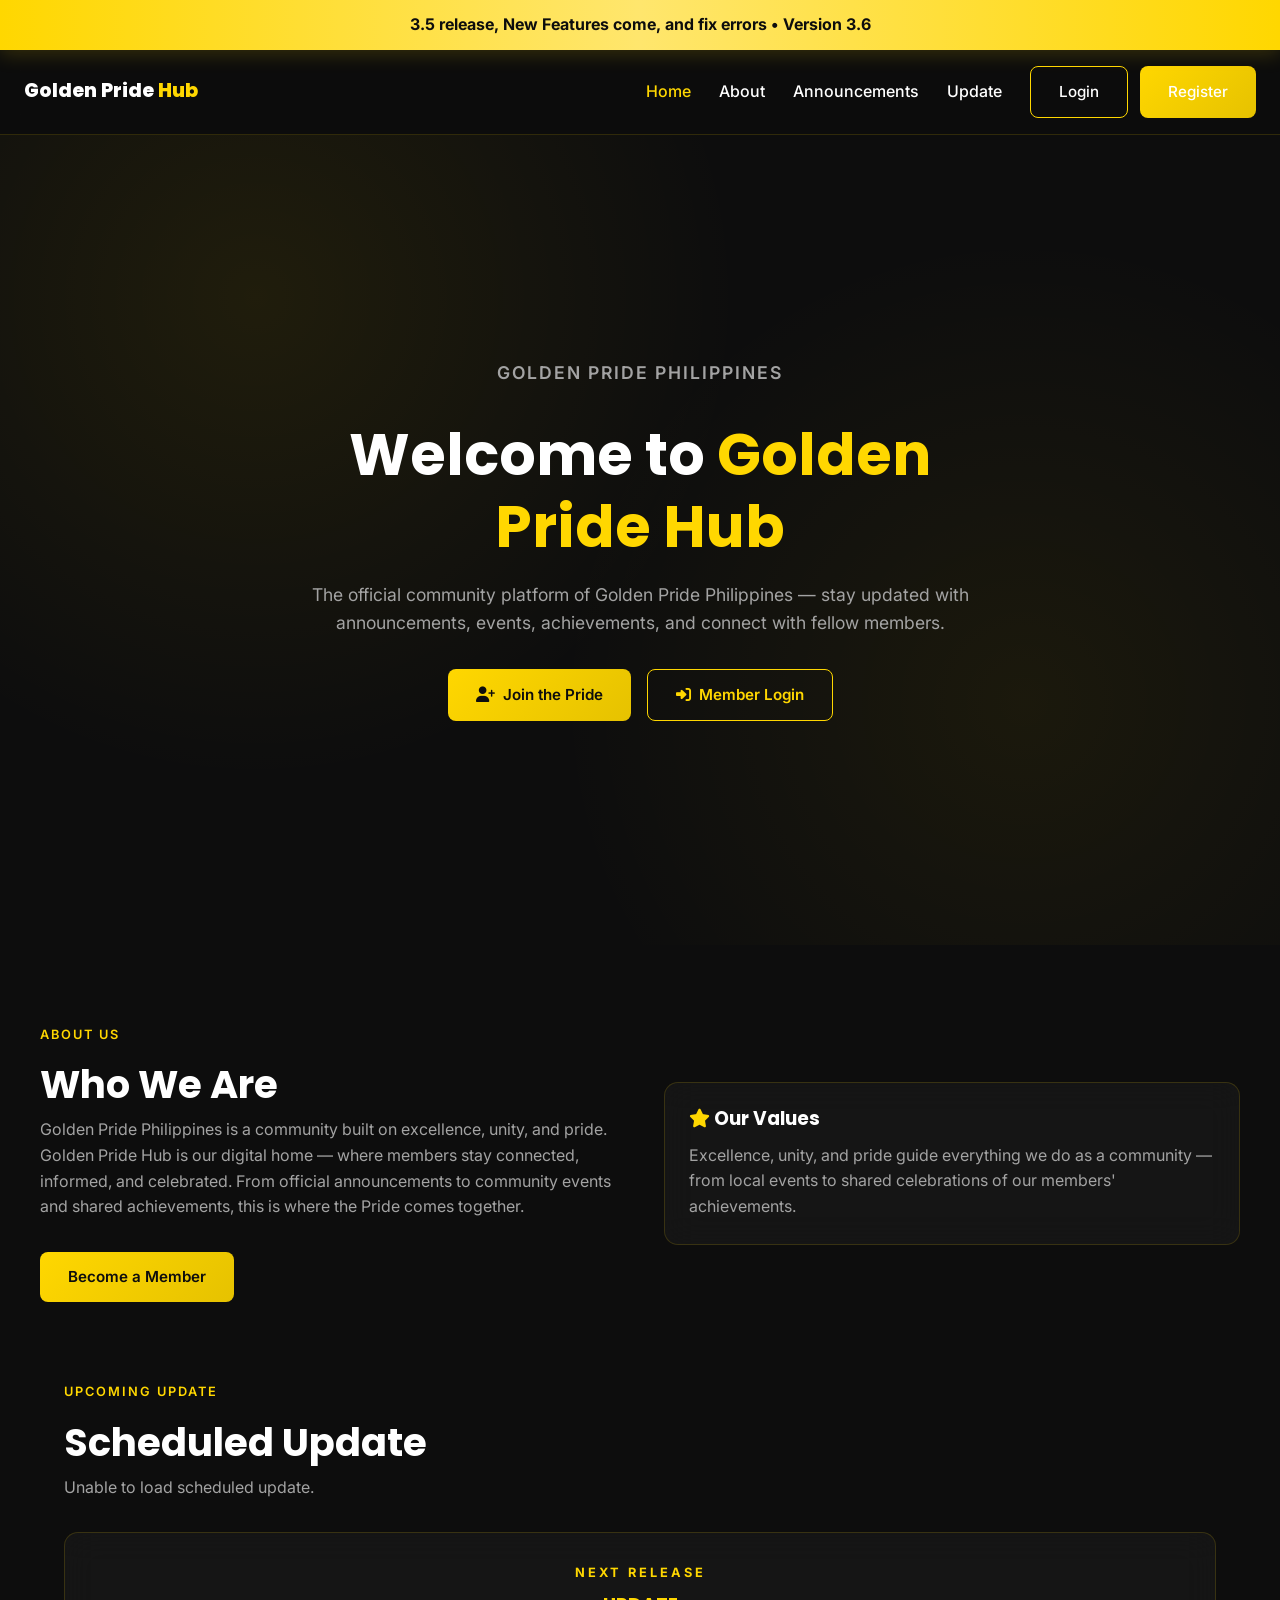
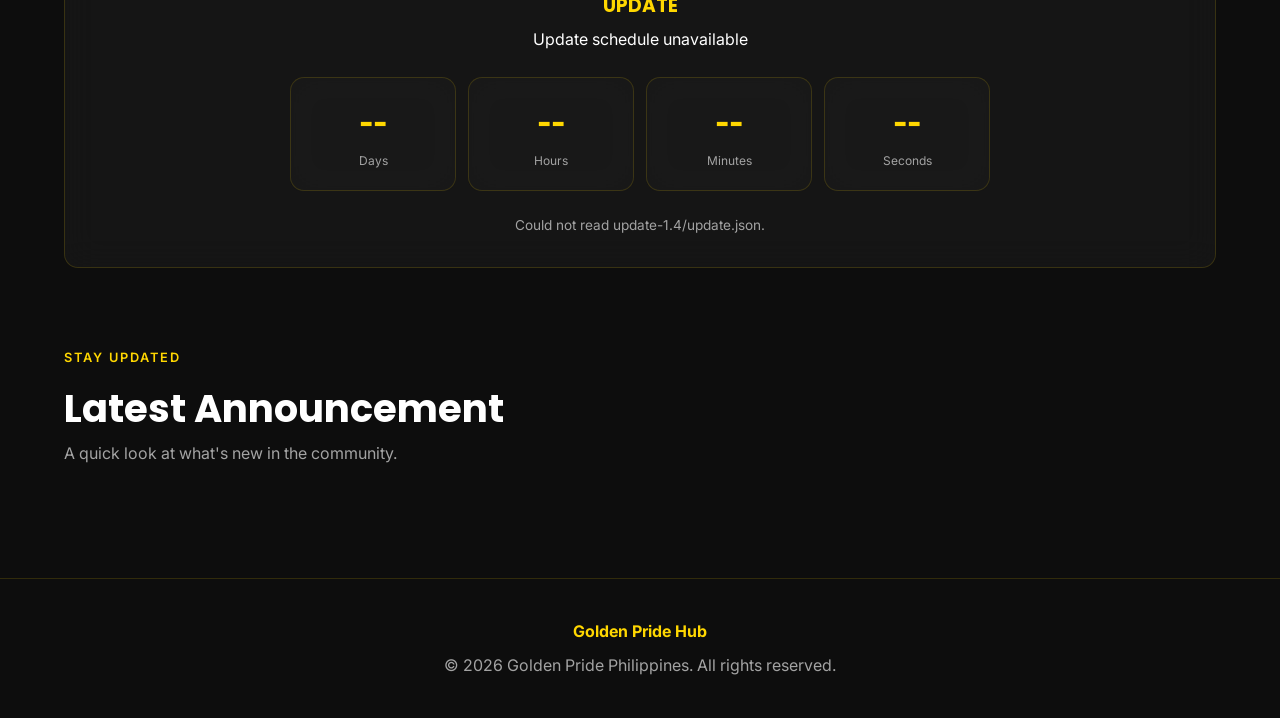
==== index.html @ dc1830a5 "Add files via upload" ====
<!DOCTYPE html>
<html lang="en">
<head>
  <meta charset="UTF-8">
  <meta name="viewport" content="width=device-width, initial-scale=1.0">

  <title>Golden Pride Hub | Golden Pride Philippines</title>

  <meta
    name="description"
    content="Official community hub of Golden Pride Philippines — announcements, events, gallery, and achievements."
  >

  <link rel="icon" href="assets/logo.png">
  <link rel="manifest" href="manifest.json">

  <meta name="theme-color" content="#ffd700">

  <link rel="stylesheet" href="css/style.css">
  <link rel="stylesheet" href="css/responsive.css">

  <link
    rel="stylesheet"
    href="https://cdnjs.cloudflare.com/ajax/libs/font-awesome/6.5.1/css/all.min.css"
  >
</head>

<body class="landing-page">

  <div class="gold-bubbles" aria-hidden="true">
    <span class="bubble bubble-1"></span>
    <span class="bubble bubble-2"></span>
    <span class="bubble bubble-3"></span>
    <span class="bubble bubble-4"></span>
    <span class="bubble bubble-5"></span>
    <span class="bubble bubble-6"></span>
    <span class="bubble bubble-7"></span>
    <span class="bubble bubble-8"></span>
  </div>

<!-- ============================================================
     RELEASE BANNER
     SOURCE: version.json
     ============================================================ -->

<div
  id="release-banner"
  style="
    text-align:center;
    padding:12px 16px;
    background:linear-gradient(90deg,#ffd700,#ffe66d,#ffd700);
    color:#0d0d0d;
    font-weight:700;
    box-shadow:0 4px 20px rgba(255,215,0,.18);
    position:relative;
    z-index:1000;
  "
>
  <span id="release-banner-text">
    Loading latest release...
  </span>
</div>


<!-- ============================================================
     LOADING SCREEN
     ============================================================ -->

<div id="loading-screen">
  <div class="spinner"></div>
</div>


<!-- ============================================================
     NAVBAR
     ============================================================ -->

<nav class="navbar">

  <a
    href="index.html"
    class="navbar-logo"
  >

    <img
      src="assets/logo.png"
      alt="Golden Pride Hub logo"
      onerror="this.style.display='none'"
    >

    <span>
      Golden Pride
      <span class="text-gold">Hub</span>
    </span>

  </a>


  <button
    class="nav-toggle"
    aria-label="Toggle navigation"
    type="button"
  >
    <span></span>
    <span></span>
    <span></span>
  </button>


  <ul class="nav-menu">

    <li>
      <a
        href="index.html"
        class="active"
      >
        Home
      </a>
    </li>

    <li>
      <a href="#about">
        About
      </a>
    </li>

    <li>
      <a href="#announcements">
        Announcements
      </a>
    </li>

    <li>
      <a href="#scheduled-update">
        Update
      </a>
    </li>

    <li class="nav-actions">

      <a
        href="login.html"
        class="btn btn-outline"
      >
        Login
      </a>

      <a
        href="register.html"
        class="btn btn-primary"
      >
        Register
      </a>

    </li>

  </ul>

</nav>


<!-- ============================================================
     HERO
     ============================================================ -->

<header class="hero">

  <div class="hero-content fade-in">

    <p class="hero-eyebrow">
      Golden Pride Philippines
    </p>

    <h1>
      Welcome to
      <span class="text-gold">
        Golden Pride Hub
      </span>
    </h1>

    <p>
      The official community platform of Golden Pride Philippines —
      stay updated with announcements, events, achievements,
      and connect with fellow members.
    </p>

    <div class="hero-actions">

      <a
        href="register.html"
        class="btn btn-primary"
      >
        <i class="fa-solid fa-user-plus"></i>
        Join the Pride
      </a>

      <a
        href="login.html"
        class="btn btn-outline"
      >
        <i class="fa-solid fa-right-to-bracket"></i>
        Member Login
      </a>

    </div>

  </div>

</header>


<!-- ============================================================
     ABOUT
     ============================================================ -->

<section
  class="about-section container"
  id="about"
>

  <div class="about-grid">

    <div class="slide-in">

      <p class="hero-eyebrow">
        About Us
      </p>

      <h2 class="section-title">
        Who We Are
      </h2>

      <p class="section-subtitle">

        Golden Pride Philippines is a community built on
        excellence, unity, and pride. Golden Pride Hub is our
        digital home — where members stay connected,
        informed, and celebrated.

        From official announcements to community events
        and shared achievements, this is where the Pride
        comes together.

      </p>

      <a
        href="register.html"
        class="btn btn-primary"
      >
        Become a Member
      </a>

    </div>


    <div class="glass card fade-in">

      <h3>

        <i class="fa-solid fa-star text-gold"></i>

        Our Values

      </h3>

      <p
        style="
          margin-top:12px;
          color:var(--color-gray);
        "
      >

        Excellence, unity, and pride guide everything
        we do as a community — from local events to
        shared celebrations of our members' achievements.

      </p>

    </div>

  </div>

</section>


<!-- ============================================================
     SCHEDULED UPDATE
     SOURCE:
     update-1.4/update.json
     ============================================================ -->

<section
  class="container"
  id="scheduled-update"
  style="padding-bottom:80px;"
>

  <p class="hero-eyebrow">
    Upcoming Update
  </p>

  <h2 class="section-title">
    Scheduled Update
  </h2>

  <p
    id="update-description"
    class="section-subtitle"
  >
    Loading update information...
  </p>


  <div
    class="glass card"
    style="
      text-align:center;
      padding:30px;
    "
  >

    <p
      style="
        color:var(--color-gold);
        font-size:.8rem;
        font-weight:700;
        letter-spacing:3px;
        margin-bottom:10px;
      "
    >
      NEXT RELEASE
    </p>


    <h3
      id="update-version"
      class="text-gold"
    >
      UPDATE
    </h3>


    <p
      id="update-name"
      style="
        margin:10px auto 24px;
        color:var(--color-gray-light);
      "
    >
      Loading...
    </p>


    <!-- COUNTDOWN -->

    <div
      id="update-countdown"
      style="
        display:grid;
        grid-template-columns:
          repeat(4,1fr);
        gap:12px;
        max-width:700px;
        margin:0 auto 24px;
      "
    >

      <div
        class="glass"
        style="padding:18px 10px;"
      >
        <strong
          id="count-days"
          style="
            display:block;
            color:var(--color-gold);
            font-size:2rem;
            font-weight:800;
          "
        >
          00
        </strong>

        <span
          style="
            color:var(--color-gray);
            font-size:.75rem;
          "
        >
          Days
        </span>
      </div>


      <div
        class="glass"
        style="padding:18px 10px;"
      >
        <strong
          id="count-hours"
          style="
            display:block;
            color:var(--color-gold);
            font-size:2rem;
            font-weight:800;
          "
        >
          00
        </strong>

        <span
          style="
            color:var(--color-gray);
            font-size:.75rem;
          "
        >
          Hours
        </span>
      </div>


      <div
        class="glass"
        style="padding:18px 10px;"
      >
        <strong
          id="count-minutes"
          style="
            display:block;
            color:var(--color-gold);
            font-size:2rem;
            font-weight:800;
          "
        >
          00
        </strong>

        <span
          style="
            color:var(--color-gray);
            font-size:.75rem;
          "
        >
          Minutes
        </span>
      </div>


      <div
        class="glass"
        style="padding:18px 10px;"
      >
        <strong
          id="count-seconds"
          style="
            display:block;
            color:var(--color-gold);
            font-size:2rem;
            font-weight:800;
          "
        >
          00
        </strong>

        <span
          style="
            color:var(--color-gray);
            font-size:.75rem;
          "
        >
          Seconds
        </span>
      </div>

    </div>


    <p
      id="update-status"
      style="
        color:var(--color-gray);
        font-size:.85rem;
      "
    >
      Loading release schedule...
    </p>

  </div>

</section>


<!-- ============================================================
     ANNOUNCEMENTS
     ============================================================ -->

<section
  class="container"
  id="announcements"
  style="padding-bottom:80px;"
>

  <p class="hero-eyebrow">
    Stay Updated
  </p>

  <h2 class="section-title">
    Latest Announcement
  </h2>

  <p class="section-subtitle">
    A quick look at what's new in the community.
  </p>

  <div
    id="latest-announcement"
    class="grid grid-3"
  ></div>

</section>


<!-- ============================================================
     FOOTER
     ============================================================ -->

<footer class="site-footer">

  <p class="footer-logo">
    Golden Pride Hub
  </p>

  <p>
    &copy;
    <span id="year"></span>
    Golden Pride Philippines.
    All rights reserved.
  </p>

</footer>


<!-- ============================================================
     SCROLL TOP
     ============================================================ -->

<button
  id="scroll-top"
  aria-label="Scroll to top"
  type="button"
>
  <i class="fa-solid fa-arrow-up"></i>
</button>


<!-- ============================================================
     FIREBASE
     ============================================================ -->

<script src="https://www.gstatic.com/firebasejs/10.12.2/firebase-app-compat.js"></script>

<script src="https://www.gstatic.com/firebasejs/10.12.2/firebase-auth-compat.js"></script>

<script src="https://www.gstatic.com/firebasejs/10.12.2/firebase-firestore-compat.js"></script>

<script src="js/firebase-config.js"></script>

<script src="js/app.js"></script>

<script src="js/dashboard.js"></script>


<!-- ============================================================
     PAGE + RELEASE + COUNTDOWN
     ============================================================ -->

<script>

document.getElementById("year").textContent =
  new Date().getFullYear();


/* ============================================================
   VERSION BANNER
   SOURCE: version.json
   ============================================================ */

async function loadReleaseBanner() {

  const banner =
    document.getElementById(
      "release-banner-text"
    );

  try {

    const response =
      await fetch(
        "version.json?ts=" +
        Date.now(),
        {
          cache:"no-store"
        }
      );

    if (!response.ok) {

      throw new Error(
        "version.json HTTP " +
        response.status
      );

    }

    const data =
      await response.json();

    const version =
      data.version
        ? `Version ${data.version}`
        : "";

    const updateName =
      data.updateName ||
      "Golden Pride Hub";

    banner.textContent =
      version
        ? `${updateName} • ${version}`
        : updateName;

  }

  catch(error) {

    console.error(
      "Version banner error:",
      error
    );

    banner.textContent =
      "Golden Pride Hub";

  }

}


/* ============================================================
   SCHEDULED UPDATE
   SOURCE:
   update-1.4/update.json

   IMPORTANT:
   DO NOT MOVE update.json TO main.

   The file remains in:
   update-1.4/update.json
   ============================================================ */

async function loadScheduledUpdate() {

  const updateName =
    document.getElementById(
      "update-name"
    );

  const updateVersion =
    document.getElementById(
      "update-version"
    );

  const description =
    document.getElementById(
      "update-description"
    );

  const status =
    document.getElementById(
      "update-status"
    );

  const days =
    document.getElementById(
      "count-days"
    );

  const hours =
    document.getElementById(
      "count-hours"
    );

  const minutes =
    document.getElementById(
      "count-minutes"
    );

  const seconds =
    document.getElementById(
      "count-seconds"
    );


  /*
    GitHub raw source.

    Branch:
    update-1.4

    File:
    update.json
  */

  const UPDATE_URL =
    "https://raw.githubusercontent.com/" +
    "crislorencenenez7-byte/" +
    "GPHub-Philippines/" +
    "update-1.4/update.json?ts=" +
    Date.now();


  try {

    const response =
      await fetch(
        UPDATE_URL,
        {
          cache:"no-store"
        }
      );


    if (!response.ok) {

      throw new Error(
        "update.json HTTP " +
        response.status
      );

    }


    const data =
      await response.json();


    console.log(
      "Loaded update-1.4/update.json:",
      data
    );


    /*
      Expected JSON:

      {
        "version": "3.5",
        "updateName":
          "3.5 release, New Features come, and fix errors",
        "releaseDate": "2026-08-15",
        "releaseTime": "12:30",
        "status": "scheduled"
      }
    */


    const version =
      data.version || "";


    const message =
      data.updateName ||
      "Scheduled Update";


    if (version) {

      updateVersion.textContent =
        `UPDATE ${version}`;

      description.textContent =
        `Version ${version}`;

    }

    else {

      updateVersion.textContent =
        "UPDATE";

    }


    updateName.textContent =
      message;


    if (
      !data.releaseDate ||
      !data.releaseTime
    ) {

      throw new Error(
        "releaseDate or releaseTime missing"
      );

    }


    /*
      Philippine Time = UTC+8

      Example:

      2026-08-15
      12:30

      becomes:

      2026-08-15T12:30:00+08:00
    */

    const releaseString =
      `${data.releaseDate}T` +
      `${data.releaseTime}:00+08:00`;


    const releaseTime =
      new Date(
        releaseString
      ).getTime();


    if (
      Number.isNaN(
        releaseTime
      )
    ) {

      throw new Error(
        "Invalid release date/time"
      );

    }


    function updateCountdown() {

      const now =
        Date.now();


      const difference =
        releaseTime -
        now;


      /*
        RELEASED
      */

      if (
        difference <= 0
      ) {

        days.textContent =
          "00";

        hours.textContent =
          "00";

        minutes.textContent =
          "00";

        seconds.textContent =
          "00";


        status.textContent =
          `${message} • UPDATE IS NOW LIVE!`;

        return;

      }


      /*
        COUNTDOWN
      */

      const totalSeconds =
        Math.floor(
          difference / 1000
        );


      const d =
        Math.floor(
          totalSeconds / 86400
        );


      const h =
        Math.floor(
          (
            totalSeconds % 86400
          ) / 3600
        );


      const m =
        Math.floor(
          (
            totalSeconds % 3600
          ) / 60
        );


      const s =
        totalSeconds % 60;


      days.textContent =
        String(d)
          .padStart(2,"0");


      hours.textContent =
        String(h)
          .padStart(2,"0");


      minutes.textContent =
        String(m)
          .padStart(2,"0");


      seconds.textContent =
        String(s)
          .padStart(2,"0");


      status.textContent =
        `Releasing ${data.releaseDate} ` +
        `at ${data.releaseTime} PH`;

    }


    updateCountdown();


    setInterval(
      updateCountdown,
      1000
    );

  }

  catch(error) {

    console.error(
      "Scheduled update error:",
      error
    );


    updateVersion.textContent =
      "UPDATE";


    updateName.textContent =
      "Update schedule unavailable";


    description.textContent =
      "Unable to load scheduled update.";


    days.textContent =
      "--";

    hours.textContent =
      "--";

    minutes.textContent =
      "--";

    seconds.textContent =
      "--";


    status.textContent =
      "Could not read update-1.4/update.json.";

  }

}


/* ============================================================
   ANNOUNCEMENT PREVIEW
   Firebase failure is independent from countdown.
   ============================================================ */

function initPreview() {

  if (
    typeof loadRecentAnnouncementPreview ===
      "function" &&
    typeof db !== "undefined"
  ) {

    loadRecentAnnouncementPreview();

  }

  else {

    setTimeout(
      initPreview,
      300
    );

  }

}


/* ============================================================
   START
   ============================================================ */

loadReleaseBanner();

loadScheduledUpdate();


if (
  document.readyState ===
  "loading"
) {

  document.addEventListener(
    "DOMContentLoaded",
    initPreview
  );

}

else {

  initPreview();

}

</script>

</body>
</html>
---- css/style.css ----
/* ============================================================
   style.css — Golden Pride Hub
   Core design system: variables, resets, typography, buttons,
   glassmorphism, cards, animations, shared components.
   ============================================================ */

/* ---------- Fonts ---------- */
@import url("https://fonts.googleapis.com/css2?family=Poppins:wght@400;500;600;700;800&family=Inter:wght@400;500;600&display=swap");

/* ---------- Variables ---------- */
:root {
  --color-black: #0d0d0d;
  --color-black-soft: #161616;
  --color-black-elevated: #1c1c1c;
  --color-gold: #ffd700;
  --color-gold-soft: #e6c200;
  --color-white: #ffffff;
  --color-gray: #a3a3a3;
  --color-border: rgba(255, 215, 0, 0.15);

  --font-heading: "Poppins", sans-serif;
  --font-body: "Inter", sans-serif;

  --radius-sm: 8px;
  --radius-md: 14px;
  --radius-lg: 22px;

  --shadow-gold: 0 8px 24px rgba(255, 215, 0, 0.12);
  --transition: 0.25s ease;
}

/* ---------- Reset ---------- */
* {
  margin: 0;
  padding: 0;
  box-sizing: border-box;
}

html {
  scroll-behavior: smooth;
}

body {
  font-family: var(--font-body);
  background: var(--color-black);
  color: var(--color-white);
  line-height: 1.6;
  overflow-x: hidden;
}

h1, h2, h3, h4, h5, h6 {
  font-family: var(--font-heading);
  font-weight: 700;
  line-height: 1.25;
}

a {
  text-decoration: none;
  color: inherit;
}

ul {
  list-style: none;
}

img {
  max-width: 100%;
  display: block;
}

button {
  font-family: var(--font-body);
  cursor: pointer;
  border: none;
  background: none;
}

input, textarea, select {
  font-family: var(--font-body);
}

.container {
  width: 100%;
  max-width: 1200px;
  margin: 0 auto;
  padding: 0 24px;
}

/* ---------- Loading Screen ---------- */
#loading-screen {
  position: fixed;
  inset: 0;
  background: var(--color-black);
  display: flex;
  align-items: center;
  justify-content: center;
  z-index: 9999;
  transition: opacity 0.4s ease;
}
#loading-screen.hide {
  opacity: 0;
}
.spinner {
  width: 48px;
  height: 48px;
  border: 3px solid rgba(255, 215, 0, 0.2);
  border-top-color: var(--color-gold);
  border-radius: 50%;
  animation: spin 0.8s linear infinite;
}
@keyframes spin {
  to { transform: rotate(360deg); }
}

/* ---------- Glassmorphism ---------- */
.glass {
  background: rgba(28, 28, 28, 0.6);
  backdrop-filter: blur(16px);
  -webkit-backdrop-filter: blur(16px);
  border: 1px solid var(--color-border);
  border-radius: var(--radius-md);
}

/* ---------- Buttons ---------- */
.btn {
  display: inline-flex;
  align-items: center;
  justify-content: center;
  gap: 8px;
  padding: 13px 28px;
  border-radius: var(--radius-sm);
  font-weight: 600;
  font-size: 0.95rem;
  transition: transform var(--transition), box-shadow var(--transition), background var(--transition);
  position: relative;
  overflow: hidden;
}
.btn-primary {
  background: linear-gradient(135deg, var(--color-gold), var(--color-gold-soft));
  color: var(--color-black);
}
.btn-primary:hover {
  transform: translateY(-2px);
  box-shadow: var(--shadow-gold);
}
.btn-outline {
  background: transparent;
  border: 1.5px solid var(--color-gold);
  color: var(--color-gold);
}
.btn-outline:hover {
  background: rgba(255, 215, 0, 0.08);
  transform: translateY(-2px);
}
.btn-block {
  width: 100%;
}
.btn:disabled {
  opacity: 0.6;
  cursor: not-allowed;
  transform: none !important;
}
.btn-loading::after {
  content: "";
  width: 16px;
  height: 16px;
  border: 2px solid rgba(0,0,0,0.3);
  border-top-color: var(--color-black);
  border-radius: 50%;
  animation: spin 0.7s linear infinite;
  margin-left: 6px;
}

/* Ripple effect */
.btn::before {
  content: "";
  position: absolute;
  width: 0; height: 0;
  border-radius: 50%;
  background: rgba(255,255,255,0.4);
  transform: translate(-50%, -50%);
  top: 50%; left: 50%;
  transition: width 0.4s ease, height 0.4s ease;
}
.btn:active::before {
  width: 220px;
  height: 220px;
}

.btn-icon {
  width: 36px;
  height: 36px;
  border-radius: 50%;
  display: inline-flex;
  align-items: center;
  justify-content: center;
  color: var(--color-gold);
  background: rgba(255, 215, 0, 0.08);
  transition: background var(--transition), transform var(--transition);
}
.btn-icon:hover {
  background: rgba(255, 215, 0, 0.18);
  transform: scale(1.08);
}

/* ---------- Section Headings ---------- */
.section-title {
  font-size: clamp(1.6rem, 3vw, 2.4rem);
  margin-bottom: 8px;
}
.section-subtitle {
  color: var(--color-gray);
  margin-bottom: 32px;
}
.text-gold { color: var(--color-gold); }

/* ---------- Cards ---------- */
.card {
  padding: 24px;
  transition: transform var(--transition), box-shadow var(--transition);
}
.card:hover {
  transform: translateY(-4px);
  box-shadow: var(--shadow-gold);
}

/* ---------- Toasts ---------- */
#toast-container {
  position: fixed;
  bottom: 24px;
  right: 24px;
  z-index: 10000;
  display: flex;
  flex-direction: column;
  gap: 10px;
}
.toast {
  display: flex;
  align-items: center;
  gap: 10px;
  padding: 14px 18px;
  border-radius: var(--radius-sm);
  background: var(--color-black-elevated);
  border: 1px solid var(--color-border);
  color: var(--color-white);
  transform: translateX(120%);
  opacity: 0;
  transition: transform 0.3s ease, opacity 0.3s ease;
  min-width: 260px;
  box-shadow: 0 6px 20px rgba(0,0,0,0.4);
}
.toast.show {
  transform: translateX(0);
  opacity: 1;
}
.toast-success i { color: #4ade80; }
.toast-error i { color: #f87171; }
.toast-warning i { color: var(--color-gold); }
.toast-info i { color: #60a5fa; }

/* ---------- Confirmation Dialog ---------- */
.confirm-overlay {
  position: fixed;
  inset: 0;
  background: rgba(0,0,0,0.6);
  display: flex;
  align-items: center;
  justify-content: center;
  z-index: 10001;
  opacity: 0;
  transition: opacity 0.25s ease;
}
.confirm-overlay.show { opacity: 1; }
.confirm-box {
  padding: 28px;
  max-width: 360px;
  text-align: center;
}
.confirm-box p {
  margin-bottom: 20px;
  font-size: 1.05rem;
}
.confirm-actions {
  display: flex;
  gap: 12px;
  justify-content: center;
}

/* ---------- Scroll To Top ---------- */
#scroll-top {
  position: fixed;
  bottom: 24px;
  left: 24px;
  width: 44px;
  height: 44px;
  border-radius: 50%;
  background: var(--color-gold);
  color: var(--color-black);
  display: flex;
  align-items: center;
  justify-content: center;
  opacity: 0;
  pointer-events: none;
  transform: translateY(20px);
  transition: all var(--transition);
  z-index: 999;
}
#scroll-top.visible {
  opacity: 1;
  pointer-events: auto;
  transform: translateY(0);
}

/* ---------- Empty States ---------- */
.empty-state {
  text-align: center;
  color: var(--color-gray);
  padding: 40px 0;
  grid-column: 1 / -1;
}

/* ---------- Animations ---------- */
.fade-in {
  animation: fadeIn 0.5s ease both;
}
@keyframes fadeIn {
  from { opacity: 0; transform: translateY(12px); }
  to { opacity: 1; transform: translateY(0); }
}
.slide-in {
  animation: slideIn 0.5s ease both;
}
@keyframes slideIn {
  from { opacity: 0; transform: translateX(-24px); }
  to { opacity: 1; transform: translateX(0); }
}

/* ---------- Navbar (public pages) ---------- */
.navbar {
  position: sticky;
  top: 0;
  z-index: 500;
  display: flex;
  align-items: center;
  justify-content: space-between;
  padding: 16px 24px;
  background: rgba(13,13,13,0.85);
  backdrop-filter: blur(12px);
  border-bottom: 1px solid var(--color-border);
}
.navbar-logo {
  display: flex;
  align-items: center;
  gap: 10px;
  font-family: var(--font-heading);
  font-weight: 800;
  font-size: 1.2rem;
}
.navbar-logo img { width: 36px; height: 36px; }
.nav-menu {
  display: flex;
  align-items: center;
  gap: 28px;
}
.nav-menu a {
  font-weight: 500;
  color: var(--color-white);
  transition: color var(--transition);
  position: relative;
}
.nav-menu a:hover, .nav-menu a.active {
  color: var(--color-gold);
}
.nav-actions {
  display: flex;
  gap: 12px;
}
.nav-toggle {
  display: none;
  flex-direction: column;
  gap: 5px;
  width: 28px;
}
.nav-toggle span {
  height: 2px;
  background: var(--color-gold);
  transition: var(--transition);
}

/* ---------- Hero ---------- */
.hero {
  min-height: 90vh;
  display: flex;
  align-items: center;
  justify-content: center;
  text-align: center;
  padding: 60px 24px;
  background:
    radial-gradient(circle at 20% 20%, rgba(255,215,0,0.08), transparent 40%),
    radial-gradient(circle at 80% 70%, rgba(255,215,0,0.06), transparent 40%),
    var(--color-black);
  position: relative;
}
.hero-content { max-width: 720px; }
.hero-eyebrow {
  color: var(--color-gold);
  text-transform: uppercase;
  letter-spacing: 2px;
  font-size: 0.8rem;
  font-weight: 600;
  margin-bottom: 16px;
}
.hero h1 {
  font-size: clamp(2.2rem, 5vw, 3.6rem);
  margin-bottom: 18px;
}
.hero p {
  color: var(--color-gray);
  font-size: 1.1rem;
  margin-bottom: 32px;
}
.hero-actions {
  display: flex;
  gap: 16px;
  justify-content: center;
  flex-wrap: wrap;
}

/* ---------- About Section ---------- */
.about-section {
  padding: 80px 0;
}
.about-grid {
  display: grid;
  grid-template-columns: 1fr 1fr;
  gap: 48px;
  align-items: center;
}

/* ---------- Footer ---------- */
.site-footer {
  padding: 40px 24px;
  text-align: center;
  border-top: 1px solid var(--color-border);
  color: var(--color-gray);
}
.site-footer .footer-logo {
  color: var(--color-gold);
  font-weight: 700;
  margin-bottom: 8px;
}

/* ---------- Avatar ---------- */
.avatar-circle {
  width: 64px;
  height: 64px;
  border-radius: 50%;
  background: linear-gradient(135deg, var(--color-gold), var(--color-gold-soft));
  color: var(--color-black);
  display: flex;
  align-items: center;
  justify-content: center;
  font-weight: 700;
  font-size: 1.1rem;
  margin: 0 auto 12px;
}

/* ---------- Role Badges ---------- */
.role-badge, .user-role-badge {
  display: inline-block;
  padding: 4px 12px;
  border-radius: 20px;
  font-size: 0.75rem;
  font-weight: 600;
  text-transform: capitalize;
}
.badge-admin { background: rgba(255,215,0,0.15); color: var(--color-gold); }
.badge-member { background: rgba(255,255,255,0.1); color: var(--color-white); }

/* ---------- Announcement Cards ---------- */
.announcement-card {
  overflow: hidden;
}
.announcement-card img {
  width: 100%;
  height: 180px;
  object-fit: cover;
}
.announcement-card-body {
  padding: 20px;
}
.announcement-card-body h3 {
  margin-bottom: 8px;
}
.announcement-card-body p {
  color: var(--color-gray);
  margin-bottom: 14px;
  font-size: 0.92rem;
}
.announcement-meta {
  display: flex;
  gap: 16px;
  flex-wrap: wrap;
  font-size: 0.8rem;
  color: var(--color-gold);
}
.announcement-actions {
  display: flex;
  gap: 8px;
  margin-top: 14px;
}

/* ---------- Social: Likes & Comments ---------- */
.social-row {
  display: flex;
  gap: 10px;
  margin-top: 14px;
  padding-top: 14px;
  border-top: 1px solid var(--color-border);
}
.social-btn {
  display: flex;
  align-items: center;
  gap: 6px;
  color: var(--color-gray);
  font-size: 0.85rem;
  padding: 6px 10px;
  border-radius: 8px;
  transition: all var(--transition);
}
.social-btn:hover {
  background: rgba(255, 215, 0, 0.08);
  color: var(--color-gold);
}
.social-btn.liked {
  color: #f87171;
}
.social-btn.liked i {
  color: #f87171;
}
.comment-thread {
  margin-top: 12px;
  padding-top: 12px;
  border-top: 1px solid var(--color-border);
}
.comment-list {
  max-height: 220px;
  overflow-y: auto;
  display: flex;
  flex-direction: column;
  gap: 10px;
  margin-bottom: 12px;
}
.comment-item {
  display: flex;
  gap: 10px;
}
.avatar-circle.small {
  width: 30px;
  height: 30px;
  font-size: 0.7rem;
  flex-shrink: 0;
}
.comment-body {
  background: rgba(255, 255, 255, 0.04);
  border-radius: 10px;
  padding: 8px 12px;
  flex: 1;
}
.comment-body strong {
  font-size: 0.78rem;
  color: var(--color-gold);
  display: block;
  margin-bottom: 2px;
}
.comment-body p {
  font-size: 0.85rem;
  margin: 0;
  color: var(--color-white);
}
.comment-form {
  display: flex;
  gap: 8px;
}
.comment-form input {
  flex: 1;
  background: rgba(255, 255, 255, 0.05);
  border: 1px solid var(--color-border);
  border-radius: 20px;
  padding: 8px 16px;
  color: var(--color-white);
  font-size: 0.85rem;
}
.comment-form button {
  width: 38px;
  height: 38px;
  border-radius: 50%;
  background: var(--color-gold);
  color: #000;
  flex-shrink: 0;
}
.empty-state.small {
  padding: 10px 0;
  font-size: 0.8rem;
}

/* ---------- Grids ---------- */
.grid {
  display: grid;
  gap: 24px;
}
.grid-2 { grid-template-columns: repeat(2, 1fr); }
.grid-3 { grid-template-columns: repeat(3, 1fr); }
.grid-4 { grid-template-columns: repeat(4, 1fr); }

/* ---------- Pagination ---------- */
.pagination {
  display: flex;
  justify-content: center;
  gap: 8px;
  margin-top: 32px;
}
.page-btn {
  width: 36px;
  height: 36px;
  border-radius: 8px;
  color: var(--color-white);
  background: var(--color-black-elevated);
  transition: var(--transition);
}
.page-btn.active, .page-btn:hover {
  background: var(--color-gold);
  color: var(--color-black);
}

/* ---------- Search / Filter Bar ---------- */
.toolbar {
  display: flex;
  gap: 16px;
  flex-wrap: wrap;
  margin-bottom: 28px;
}
.search-box {
  flex: 1;
  min-width: 220px;
  position: relative;
}
.search-box input {
  width: 100%;
  padding: 12px 16px 12px 40px;
  border-radius: var(--radius-sm);
  background: var(--color-black-elevated);
  border: 1px solid var(--color-border);
  color: var(--color-white);
}
.search-box i {
  position: absolute;
  left: 14px;
  top: 50%;
  transform: translateY(-50%);
  color: var(--color-gray);
}
.select-filter {
  padding: 12px 16px;
  border-radius: var(--radius-sm);
  background: var(--color-black-elevated);
  border: 1px solid var(--color-border);
  color: var(--color-white);
}

/* ---------- Lightbox ---------- */
.lightbox {
  position: fixed;
  inset: 0;
  background: rgba(0,0,0,0.92);
  display: flex;
  flex-direction: column;
  align-items: center;
  justify-content: center;
  z-index: 10002;
  opacity: 0;
  transition: opacity 0.3s ease;
  padding: 24px;
}
.lightbox.show { opacity: 1; }
.lightbox img { max-height: 80vh; border-radius: var(--radius-md); }
.lightbox-caption { color: var(--color-white); margin-top: 16px; }
.lightbox-close {
  position: absolute;
  top: 24px; right: 32px;
  font-size: 1.6rem;
  color: var(--color-gold);
  cursor: pointer;
}

/* ---------- Gallery Grid ---------- */
.gallery-item {
  border-radius: var(--radius-md);
  overflow: hidden;
  cursor: pointer;
  position: relative;
}
.gallery-item img {
  width: 100%;
  height: 220px;
  object-fit: cover;
  transition: transform 0.4s ease;
}
.gallery-item:hover img { transform: scale(1.06); }
.gallery-item figcaption {
  position: absolute;
  bottom: 0; left: 0; right: 0;
  padding: 10px 12px;
  background: linear-gradient(to top, rgba(0,0,0,0.85), transparent);
  font-size: 0.85rem;
}

/* ---------- Event Cards ---------- */
.event-card {
  display: flex;
  gap: 16px;
  padding: 20px;
  align-items: flex-start;
}
.event-date-badge {
  background: var(--color-gold);
  color: var(--color-black);
  border-radius: var(--radius-sm);
  padding: 10px 14px;
  text-align: center;
  min-width: 64px;
}
.event-date-badge .day { display: block; font-size: 1.3rem; font-weight: 800; }
.event-date-badge .month { display: block; font-size: 0.75rem; text-transform: uppercase; }
.event-location { color: var(--color-gray); font-size: 0.85rem; display: inline-flex; gap: 6px; margin-top: 8px; }

.event-rsvp-row {
  display: flex;
  align-items: center;
  justify-content: space-between;
  gap: 12px;
  margin-top: 14px;
}
.rsvp-count {
  color: var(--color-gray);
  font-size: 0.82rem;
}
.rsvp-btn {
  width: auto;
  padding: 6px 14px;
  border-radius: 20px;
  font-size: 0.8rem;
  border: 1px solid var(--color-gold);
  color: var(--color-gold);
  background: transparent;
}
.rsvp-btn.rsvp-active {
  background: var(--color-gold);
  color: var(--color-black);
}

/* ---------- Achievement Cards ---------- */
.achievement-card {
  text-align: center;
  padding: 28px 20px;
}
.achievement-card img {
  width: 72px; height: 72px;
  object-fit: cover;
  border-radius: 50%;
  margin: 0 auto 14px;
}
.achievement-icon {
  font-size: 2.4rem;
  color: var(--color-gold);
  margin-bottom: 14px;
}

/* ---------- Member Card ---------- */
.member-card {
  text-align: center;
  padding: 24px;
}
.member-email {
  color: var(--color-gray);
  font-size: 0.85rem;
  margin-top: 6px;
}

/* ---------- Presence / Online Status ---------- */
.avatar-circle {
  position: relative;
}
.status-dot {
  position: absolute;
  bottom: 2px;
  right: 2px;
  width: 14px;
  height: 14px;
  border-radius: 50%;
  border: 2px solid var(--color-black-elevated);
}
.status-online { background: #4ade80; }
.status-offline { background: #6b6b6b; }
.member-status {
  font-size: 0.8rem;
  margin-top: 8px;
}
.text-online { color: #4ade80; }
.text-offline { color: var(--color-gray); }

.member-card .btn-sm {
  margin-top: 12px;
  display: inline-flex;
}
.btn-sm {
  padding: 6px 14px;
  font-size: 0.8rem;
}
---- css/responsive.css ----
/* ============================================================
   responsive.css — Golden Pride Hub
   Mobile-first breakpoint overrides. Loaded last so it wins.
   ============================================================ */

/* ---------- Tablets ---------- */
@media (max-width: 992px) {
  .grid-4 { grid-template-columns: repeat(2, 1fr); }
  .grid-3 { grid-template-columns: repeat(2, 1fr); }
  .about-grid { grid-template-columns: 1fr; }
}

/* ---------- Mobile Navigation ---------- */
@media (max-width: 768px) {
  .nav-toggle { display: flex; }

  .nav-menu {
    position: fixed;
    top: 68px;
    left: 0;
    right: 0;
    background: var(--color-black-soft);
    flex-direction: column;
    align-items: flex-start;
    padding: 20px 24px;
    gap: 18px;
    transform: translateY(-150%);
    opacity: 0;
    transition: all var(--transition);
    border-bottom: 1px solid var(--color-border);
    z-index: 400;
  }
  .nav-menu.open {
    transform: translateY(0);
    opacity: 1;
  }
  .nav-actions {
    width: 100%;
    flex-direction: column;
  }
  .nav-actions .btn { width: 100%; }

  .grid-2, .grid-3, .grid-4 {
    grid-template-columns: 1fr;
  }

  .hero { min-height: 80vh; padding: 40px 20px; }
  .hero-actions { flex-direction: column; width: 100%; }
  .hero-actions .btn { width: 100%; }

  .main-content { padding: 20px 16px 50px; }
  .topbar { flex-direction: column; align-items: flex-start; }

  .stats-grid { grid-template-columns: repeat(2, 1fr); }

  .auth-box { padding: 28px 22px; }

  #scroll-top { bottom: 16px; left: 16px; }
  #toast-container { right: 16px; left: 16px; bottom: 16px; }
  .toast { min-width: 0; }
}

/* ---------- Small phones ---------- */
@media (max-width: 480px) {
  .stats-grid { grid-template-columns: 1fr; }
  .container { padding: 0 16px; }
  .hero h1 { font-size: 1.9rem; }
  .confirm-box { max-width: 90%; }
}
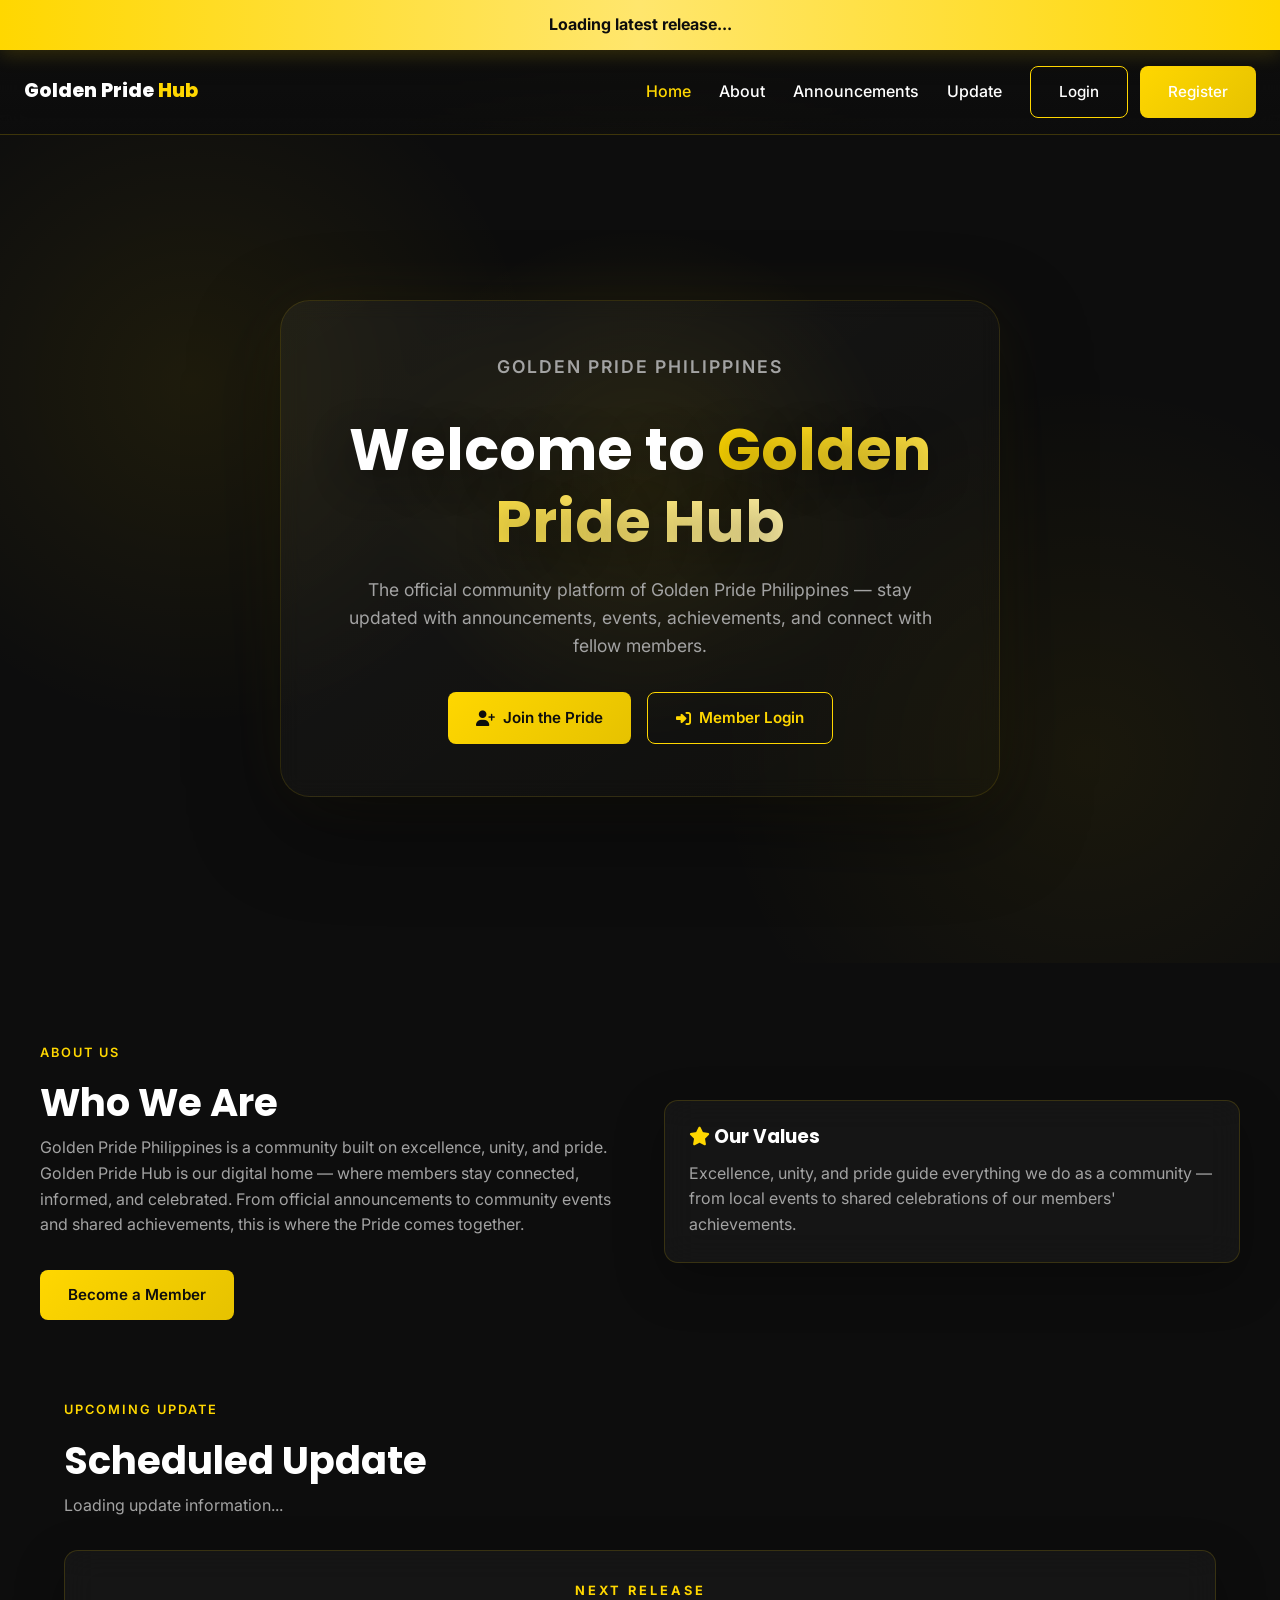
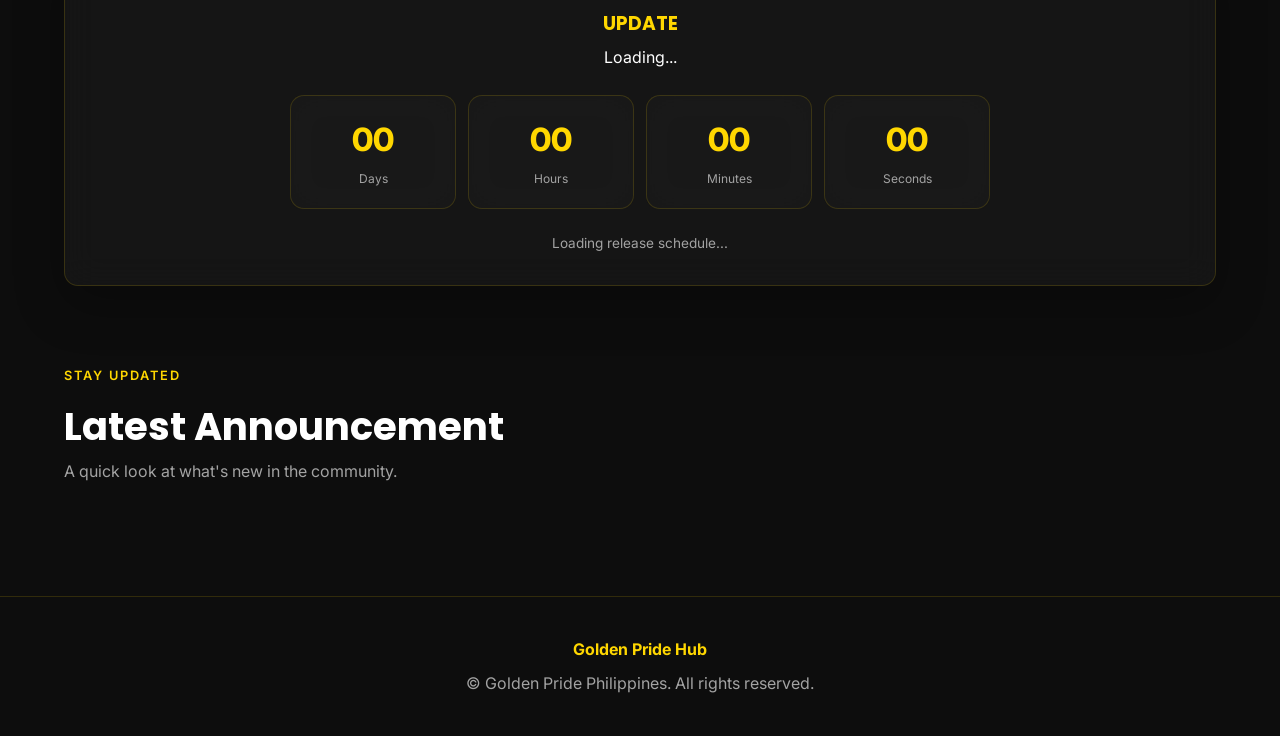
==== commit e6a8e263: "Update index.html" ====
--- a/index.html
+++ b/index.html
@@ -915,107 +915,478 @@
           ) / 60
         );
 
-
-      const s =
-        totalSeconds % 60;
-
-
-      days.textContent =
-        String(d)
-          .padStart(2,"0");
-
-
-      hours.textContent =
-        String(h)
-          .padStart(2,"0");
-
-
-      minutes.textContent =
-        String(m)
-          .padStart(2,"0");
-
-
-      seconds.textContent =
-        String(s)
-          .padStart(2,"0");
-
-
-      status.textContent =
-        `Releasing ${data.releaseDate} ` +
-        `at ${data.releaseTime} PH`;
-
+<script>
+document.getElementById("year").textContent =
+  new Date().getFullYear();
+
+/* ============================================================
+   VERSION BANNER
+   ============================================================ */
+
+async function loadReleaseBanner() {
+  const banner = document.getElementById("release-banner-text");
+
+  try {
+    const response = await fetch(
+      "version.json?ts=" + Date.now(),
+      {
+        cache: "no-store"
+      }
+    );
+
+    if (!response.ok) {
+      throw new Error("version.json HTTP " + response.status);
     }
 
-
-    updateCountdown();
-
-
-    setInterval(
-      updateCountdown,
-      1000
-    );
-
+    const data = await response.json();
+
+    const version = data.version
+      ? `Version ${data.version}`
+      : "";
+
+    const updateName =
+      data.updateName || "Golden Pride Hub";
+
+    banner.textContent = version
+      ? `${updateName} • ${version}`
+      : updateName;
+
+  } catch (error) {
+    console.error("Version banner error:", error);
+    banner.textContent = "Golden Pride Hub";
   }
-
-  catch(error) {
-
-    console.error(
-      "Scheduled update error:",
-      error
-    );
-
+}
+
+
+/* ============================================================
+   SCHEDULED UPDATE
+   SOURCE:
+   update-1.4/update.json
+   ============================================================ */
+
+async function loadScheduledUpdate() {
+
+  const updateName =
+    document.getElementById("update-name");
+
+  const updateVersion =
+    document.getElementById("update-version");
+
+  const description =
+    document.getElementById("update-description");
+
+  const status =
+    document.getElementById("update-status");
+
+  const days =
+    document.getElementById("count-days");
+
+  const hours =
+    document.getElementById("count-hours");
+
+  const minutes =
+    document.getElementById("count-minutes");
+
+  const seconds =
+    document.getElementById("count-seconds");
+
+
+  /*
+    IMPORTANT:
+
+    update.json stays on the update-1.4 branch.
+
+    Repository:
+    crislorencenenez7-byte/GPHub-Philippines
+
+    Branch:
+    update-1.4
+
+    File:
+    update.json
+  */
+
+  const RAW_URL =
+    "https://raw.githubusercontent.com/" +
+    "crislorencenenez7-byte/" +
+    "GPHub-Philippines/" +
+    "update-1.4/" +
+    "update.json?ts=" +
+    Date.now();
+
+
+  const API_URL =
+    "https://api.github.com/repos/" +
+    "crislorencenenez7-byte/" +
+    "GPHub-Philippines/" +
+    "contents/update.json" +
+    "?ref=update-1.4&ts=" +
+    Date.now();
+
+
+  let data = null;
+
+
+  /* ==========================================================
+     METHOD 1 — RAW GITHUB
+     ========================================================== */
+
+  try {
+
+    const response = await fetch(
+      RAW_URL,
+      {
+        method: "GET",
+        cache: "no-store",
+        headers: {
+          "Accept": "application/json"
+        }
+      }
+    );
+
+
+    if (!response.ok) {
+      throw new Error(
+        "Raw GitHub HTTP " + response.status
+      );
+    }
+
+
+    const text =
+      await response.text();
+
+
+    if (!text.trim()) {
+      throw new Error(
+        "update.json is empty"
+      );
+    }
+
+
+    data = JSON.parse(text);
+
+
+    console.log(
+      "Loaded update.json from raw GitHub:",
+      data
+    );
+
+  } catch (rawError) {
+
+    console.warn(
+      "Raw update.json failed:",
+      rawError
+    );
+
+  }
+
+
+  /* ==========================================================
+     METHOD 2 — GITHUB CONTENTS API FALLBACK
+     ========================================================== */
+
+  if (!data) {
+
+    try {
+
+      const response = await fetch(
+        API_URL,
+        {
+          method: "GET",
+          cache: "no-store",
+          headers: {
+            "Accept":
+              "application/vnd.github+json"
+          }
+        }
+      );
+
+
+      if (!response.ok) {
+        throw new Error(
+          "GitHub API HTTP " +
+          response.status
+        );
+      }
+
+
+      const result =
+        await response.json();
+
+
+      if (!result.content) {
+        throw new Error(
+          "GitHub API returned no file content"
+        );
+      }
+
+
+      /*
+        GitHub Contents API returns
+        base64 encoded content.
+      */
+
+      const binary =
+        atob(
+          result.content.replace(/\s/g, "")
+        );
+
+
+      const bytes =
+        Uint8Array.from(
+          binary,
+          char => char.charCodeAt(0)
+        );
+
+
+      const text =
+        new TextDecoder("utf-8")
+          .decode(bytes);
+
+
+      data =
+        JSON.parse(text);
+
+
+      console.log(
+        "Loaded update.json from GitHub API:",
+        data
+      );
+
+    } catch (apiError) {
+
+      console.error(
+        "GitHub API fallback failed:",
+        apiError
+      );
+
+    }
+
+  }
+
+
+  /* ==========================================================
+     FINAL VALIDATION
+     ========================================================== */
+
+  if (!data) {
 
     updateVersion.textContent =
       "UPDATE";
 
-
     updateName.textContent =
       "Update schedule unavailable";
 
-
     description.textContent =
-      "Unable to load scheduled update.";
-
-
-    days.textContent =
-      "--";
-
-    hours.textContent =
-      "--";
-
-    minutes.textContent =
-      "--";
-
-    seconds.textContent =
-      "--";
-
+      "Unable to load the scheduled release information.";
+
+    days.textContent = "--";
+    hours.textContent = "--";
+    minutes.textContent = "--";
+    seconds.textContent = "--";
 
     status.textContent =
       "Could not read update-1.4/update.json.";
 
+    return;
   }
 
+
+  /* ==========================================================
+     READ UPDATE DATA
+     ========================================================== */
+
+  const version =
+    String(data.version || "").trim();
+
+  const message =
+    String(
+      data.updateName ||
+      data.message ||
+      "Scheduled Update"
+    ).trim();
+
+  const releaseDate =
+    String(
+      data.releaseDate || ""
+    ).trim();
+
+  const releaseTime =
+    String(
+      data.releaseTime || ""
+    ).trim();
+
+
+  updateVersion.textContent =
+    version
+      ? `UPDATE ${version}`
+      : "UPDATE";
+
+
+  updateName.textContent =
+    message;
+
+
+  description.textContent =
+    version
+      ? `Version ${version}`
+      : "Scheduled Update";
+
+
+  /* ==========================================================
+     DATE/TIME VALIDATION
+     ========================================================== */
+
+  if (!releaseDate || !releaseTime) {
+
+    days.textContent = "--";
+    hours.textContent = "--";
+    minutes.textContent = "--";
+    seconds.textContent = "--";
+
+    status.textContent =
+      "releaseDate or releaseTime is missing from update.json.";
+
+    return;
+  }
+
+
+  /*
+    The project uses Philippine Time.
+
+    Example:
+    2026-08-15 + 12:30
+
+    becomes:
+    2026-08-15T12:30:00+08:00
+  */
+
+  const releaseString =
+    `${releaseDate}T${releaseTime}:00+08:00`;
+
+
+  const releaseTimestamp =
+    Date.parse(releaseString);
+
+
+  if (
+    Number.isNaN(
+      releaseTimestamp
+    )
+  ) {
+
+    days.textContent = "--";
+    hours.textContent = "--";
+    minutes.textContent = "--";
+    seconds.textContent = "--";
+
+    status.textContent =
+      "Invalid releaseDate or releaseTime in update.json.";
+
+    return;
+  }
+
+
+  /* ==========================================================
+     COUNTDOWN
+     ========================================================== */
+
+  function updateCountdown() {
+
+    const difference =
+      releaseTimestamp -
+      Date.now();
+
+
+    /* RELEASED */
+
+    if (difference <= 0) {
+
+      days.textContent = "00";
+      hours.textContent = "00";
+      minutes.textContent = "00";
+      seconds.textContent = "00";
+
+      status.textContent =
+        `${message} • UPDATE IS NOW LIVE!`;
+
+      return;
+    }
+
+
+    const totalSeconds =
+      Math.floor(
+        difference / 1000
+      );
+
+
+    const d =
+      Math.floor(
+        totalSeconds / 86400
+      );
+
+
+    const h =
+      Math.floor(
+        (totalSeconds % 86400) /
+        3600
+      );
+
+
+    const m =
+      Math.floor(
+        (totalSeconds % 3600) /
+        60
+      );
+
+
+    const s =
+      totalSeconds % 60;
+
+
+    days.textContent =
+      String(d).padStart(2, "0");
+
+    hours.textContent =
+      String(h).padStart(2, "0");
+
+    minutes.textContent =
+      String(m).padStart(2, "0");
+
+    seconds.textContent =
+      String(s).padStart(2, "0");
+
+
+    status.textContent =
+      `Releasing ${releaseDate} ` +
+      `at ${releaseTime} PH`;
+  }
+
+
+  updateCountdown();
+
+
+  setInterval(
+    updateCountdown,
+    1000
+  );
 }
 
 
 /* ============================================================
    ANNOUNCEMENT PREVIEW
-   Firebase failure is independent from countdown.
    ============================================================ */
 
 function initPreview() {
 
   if (
-    typeof loadRecentAnnouncementPreview ===
-      "function" &&
+    typeof loadRecentAnnouncementPreview === "function" &&
     typeof db !== "undefined"
   ) {
 
     loadRecentAnnouncementPreview();
 
-  }
-
-  else {
+  } else {
 
     setTimeout(
       initPreview,
@@ -1023,7 +1394,6 @@
     );
 
   }
-
 }
 
 
@@ -1037,8 +1407,7 @@
 
 
 if (
-  document.readyState ===
-  "loading"
+  document.readyState === "loading"
 ) {
 
   document.addEventListener(
@@ -1046,15 +1415,12 @@
     initPreview
   );
 
+} else {
+
+  initPreview();
+
 }
-
-else {
-
-  initPreview();
-
-}
-
 </script>
-
+  
 </body>
 </html>
--- a/css/style.css
+++ b/css/style.css
@@ -817,3 +817,150 @@
   padding: 6px 14px;
   font-size: 0.8rem;
 }
+
+
+/* ============================================================
+   PREMIUM GOLD AMBIENT LAYER — INDEX ONLY
+   Visual-only enhancement. No JS/data behavior changed.
+   ============================================================ */
+.landing-page {
+  position: relative;
+  isolation: isolate;
+}
+
+.landing-page::before {
+  content: "";
+  position: fixed;
+  inset: 0;
+  pointer-events: none;
+  z-index: -3;
+  background:
+    radial-gradient(circle at 50% 25%, rgba(255,215,0,.055), transparent 28%),
+    radial-gradient(circle at 15% 75%, rgba(255,215,0,.035), transparent 25%),
+    radial-gradient(circle at 90% 45%, rgba(255,215,0,.03), transparent 22%);
+}
+
+.gold-bubbles {
+  position: fixed;
+  inset: 0;
+  overflow: hidden;
+  pointer-events: none;
+  z-index: -1;
+}
+
+.gold-bubbles .bubble {
+  position: absolute;
+  display: block;
+  width: var(--bubble-size, 18px);
+  height: var(--bubble-size, 18px);
+  border-radius: 50%;
+  opacity: .42;
+  background:
+    radial-gradient(circle at 30% 28%, rgba(255,255,255,.9) 0 7%, rgba(255,230,109,.85) 18%, rgba(255,215,0,.5) 48%, rgba(255,215,0,0) 72%);
+  box-shadow:
+    0 0 14px rgba(255,215,0,.24),
+    inset 0 0 7px rgba(255,255,255,.2);
+  filter: blur(.15px);
+  animation: goldBubbleFloat var(--bubble-speed, 13s) ease-in-out infinite;
+}
+
+.gold-bubbles .bubble::after {
+  content: "";
+  position: absolute;
+  inset: 22%;
+  border-radius: 50%;
+  border: 1px solid rgba(255,255,255,.22);
+}
+
+.bubble-1 { left: 7%; top: 82%; --bubble-size: 13px; --bubble-speed: 14s; animation-delay: -2s !important; }
+.bubble-2 { left: 18%; top: 63%; --bubble-size: 25px; --bubble-speed: 18s; animation-delay: -9s !important; }
+.bubble-3 { left: 31%; top: 91%; --bubble-size: 9px; --bubble-speed: 12s; animation-delay: -5s !important; }
+.bubble-4 { left: 55%; top: 76%; --bubble-size: 19px; --bubble-speed: 16s; animation-delay: -11s !important; }
+.bubble-5 { left: 68%; top: 93%; --bubble-size: 12px; --bubble-speed: 15s; animation-delay: -6s !important; }
+.bubble-6 { left: 79%; top: 61%; --bubble-size: 28px; --bubble-speed: 20s; animation-delay: -14s !important; }
+.bubble-7 { left: 90%; top: 84%; --bubble-size: 10px; --bubble-speed: 11s; animation-delay: -3s !important; }
+.bubble-8 { left: 44%; top: 55%; --bubble-size: 8px; --bubble-speed: 10s; animation-delay: -7s !important; }
+
+@keyframes goldBubbleFloat {
+  0% { transform: translate3d(0, 24vh, 0) scale(.72); opacity: 0; }
+  12% { opacity: .38; }
+  48% { transform: translate3d(34px, -18vh, 0) scale(1); opacity: .48; }
+  76% { transform: translate3d(-22px, -52vh, 0) scale(.86); opacity: .3; }
+  100% { transform: translate3d(18px, -88vh, 0) scale(.55); opacity: 0; }
+}
+
+.landing-page .navbar {
+  background: linear-gradient(180deg, rgba(13,13,13,.94), rgba(13,13,13,.72));
+  border-bottom-color: rgba(255,215,0,.2);
+}
+
+.landing-page .hero {
+  min-height: 92vh;
+  background:
+    radial-gradient(circle at 50% 42%, rgba(255,215,0,.09), transparent 32%),
+    radial-gradient(circle at 15% 30%, rgba(255,215,0,.07), transparent 28%),
+    radial-gradient(circle at 85% 75%, rgba(255,215,0,.055), transparent 30%),
+    var(--color-black);
+}
+
+.landing-page .hero-content {
+  position: relative;
+  padding: clamp(24px, 5vw, 52px);
+  border: 1px solid rgba(255,215,0,.12);
+  border-radius: 30px;
+  background: linear-gradient(145deg, rgba(255,255,255,.045), rgba(255,215,0,.012));
+  box-shadow: 0 30px 90px rgba(0,0,0,.42), 0 0 70px rgba(255,215,0,.055);
+  backdrop-filter: blur(10px);
+  -webkit-backdrop-filter: blur(10px);
+}
+
+.landing-page .hero h1 {
+  text-shadow: 0 10px 40px rgba(0,0,0,.45);
+}
+
+.landing-page .hero h1 .text-gold {
+  background: linear-gradient(90deg, #ffd700, #fff1a6, #ffd700);
+  background-size: 200% auto;
+  -webkit-background-clip: text;
+  background-clip: text;
+  color: transparent;
+  animation: goldTextShimmer 5s linear infinite;
+}
+
+@keyframes goldTextShimmer {
+  to { background-position: 200% center; }
+}
+
+.landing-page .about-section,
+.landing-page #announcements {
+  position: relative;
+}
+
+.landing-page .about-grid > div,
+.landing-page #latest-announcement > * {
+  animation: landingCardIn .65s ease both;
+}
+
+.landing-page .about-grid > div:nth-child(2) { animation-delay: .12s; }
+
+.landing-page .card,
+.landing-page .announcement-card {
+  box-shadow: 0 18px 50px rgba(0,0,0,.28), 0 0 0 rgba(255,215,0,0);
+}
+
+.landing-page .card:hover,
+.landing-page .announcement-card:hover {
+  box-shadow: 0 22px 60px rgba(0,0,0,.36), 0 0 34px rgba(255,215,0,.09);
+}
+
+@keyframes landingCardIn {
+  from { opacity: 0; transform: translateY(16px); }
+  to { opacity: 1; transform: translateY(0); }
+}
+
+@media (prefers-reduced-motion: reduce) {
+  .gold-bubbles .bubble,
+  .landing-page .hero h1 .text-gold,
+  .landing-page .about-grid > div,
+  .landing-page #latest-announcement > * { animation: none !important; }
+}
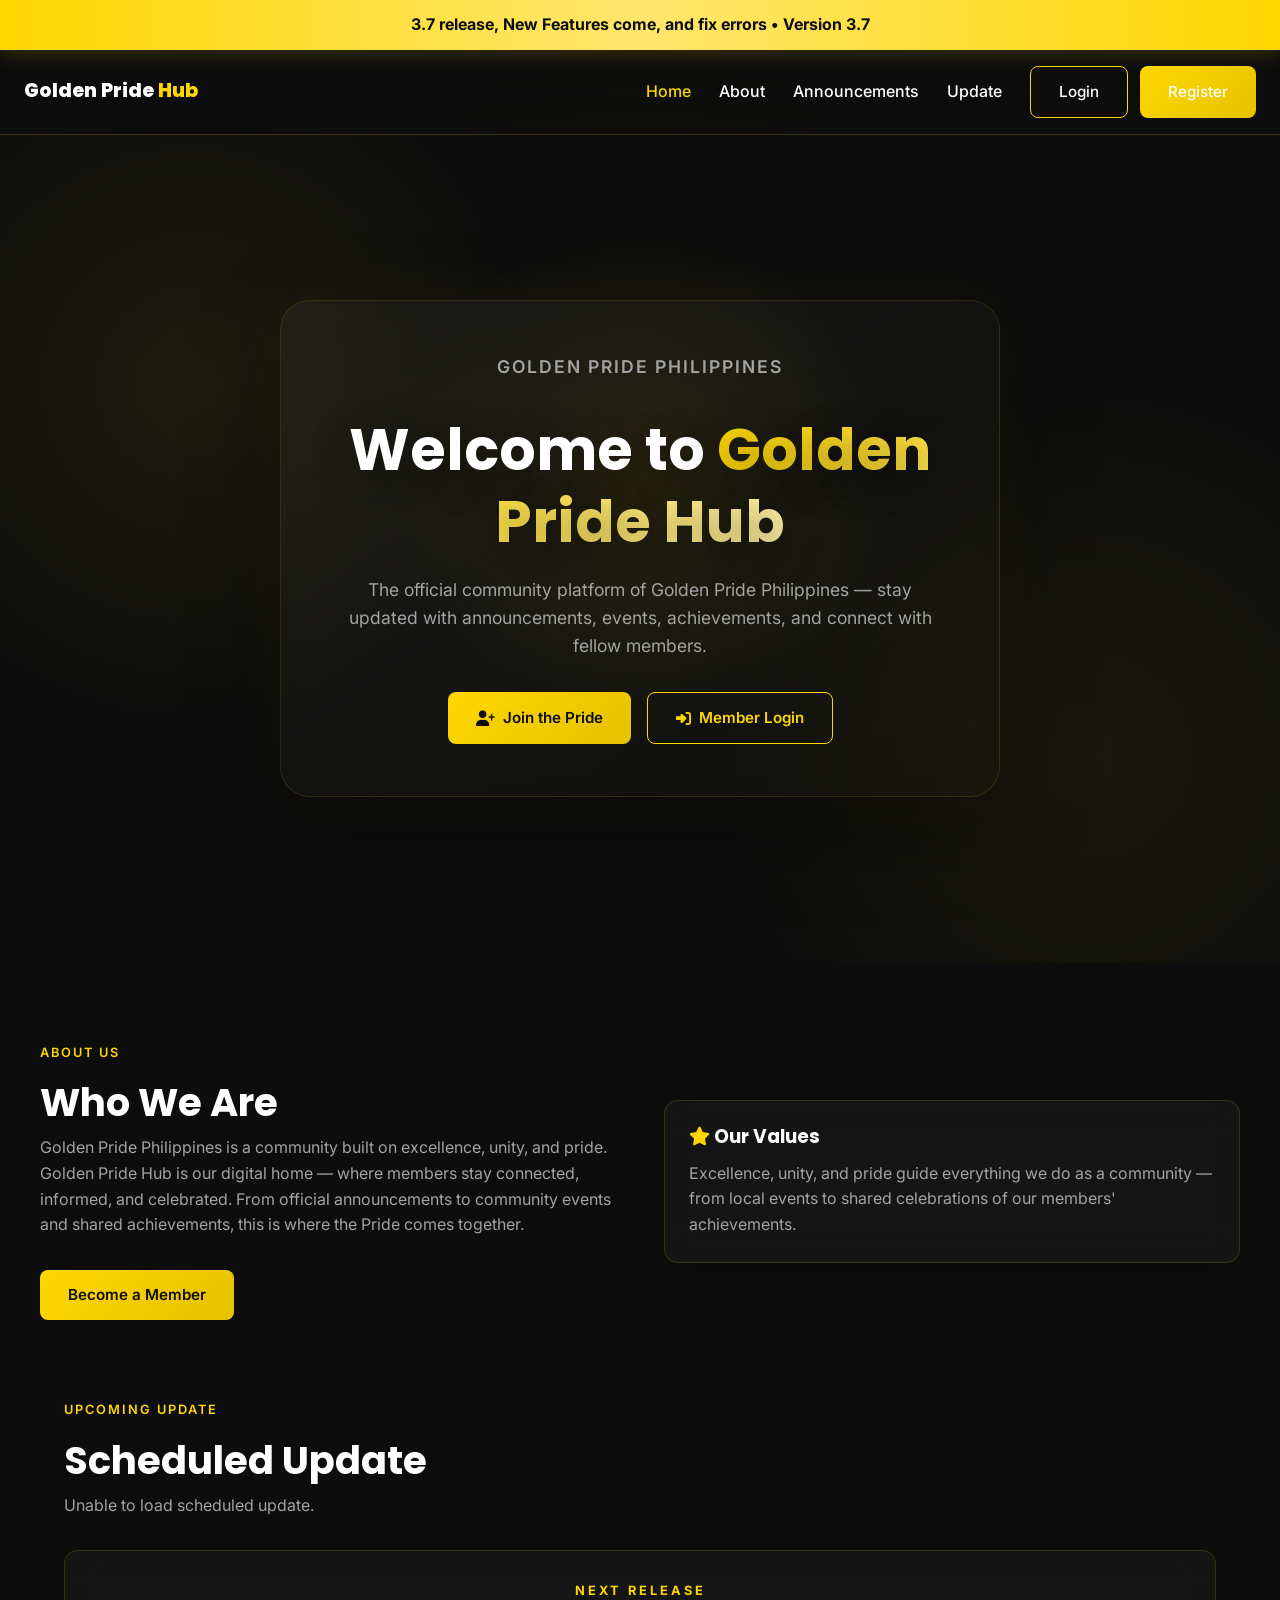
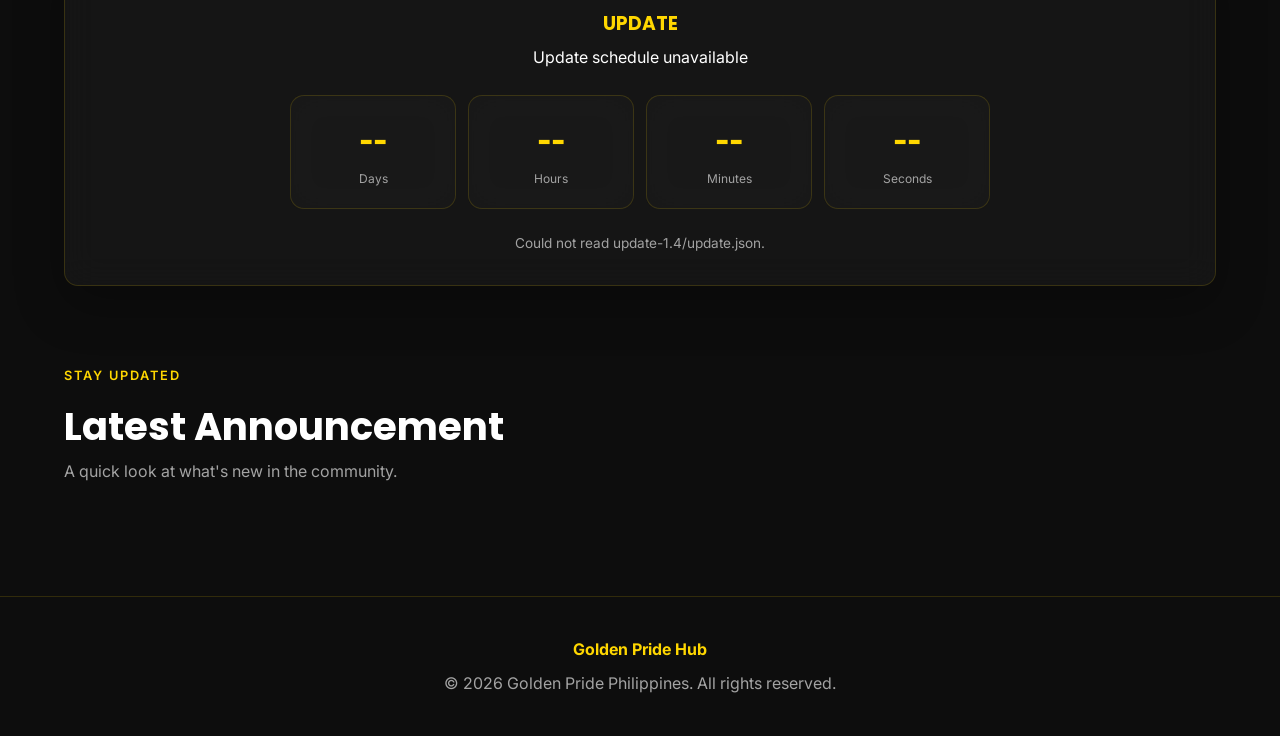
==== commit 9668a001: "Update fmt.Println output from 'Hello' to 'Goodbye'" ====
--- a/index.html
+++ b/index.html
@@ -26,6 +26,10 @@
 </head>
 
 <body class="landing-page">
+
+  <!-- =========================================================
+       GOLD BACKGROUND
+       ========================================================= -->
 
   <div class="gold-bubbles" aria-hidden="true">
     <span class="bubble bubble-1"></span>
@@ -38,1389 +42,1157 @@
     <span class="bubble bubble-8"></span>
   </div>
 
-<!-- ============================================================
-     RELEASE BANNER
-     SOURCE: version.json
-     ============================================================ -->
-
-<div
-  id="release-banner"
-  style="
-    text-align:center;
-    padding:12px 16px;
-    background:linear-gradient(90deg,#ffd700,#ffe66d,#ffd700);
-    color:#0d0d0d;
-    font-weight:700;
-    box-shadow:0 4px 20px rgba(255,215,0,.18);
-    position:relative;
-    z-index:1000;
-  "
->
-  <span id="release-banner-text">
-    Loading latest release...
-  </span>
-</div>
-
-
-<!-- ============================================================
-     LOADING SCREEN
-     ============================================================ -->
-
-<div id="loading-screen">
-  <div class="spinner"></div>
-</div>
-
-
-<!-- ============================================================
-     NAVBAR
-     ============================================================ -->
-
-<nav class="navbar">
-
-  <a
-    href="index.html"
-    class="navbar-logo"
+
+  <!-- =========================================================
+       RELEASE BANNER
+       SOURCE: version.json
+       ========================================================= -->
+
+  <div
+    id="release-banner"
+    role="status"
+    aria-live="polite"
+    style="
+      text-align:center;
+      padding:12px 16px;
+      background:linear-gradient(
+        90deg,
+        #ffd700,
+        #ffe66d,
+        #ffd700
+      );
+      color:#0d0d0d;
+      font-weight:700;
+      box-shadow:0 4px 20px rgba(255,215,0,.18);
+      position:relative;
+      z-index:1000;
+    "
   >
-
-    <img
-      src="assets/logo.png"
-      alt="Golden Pride Hub logo"
-      onerror="this.style.display='none'"
+    <span id="release-banner-text">
+      Golden Pride Hub
+    </span>
+  </div>
+
+
+  <!-- =========================================================
+       LOADING SCREEN
+       ========================================================= -->
+
+  <div id="loading-screen">
+    <div class="spinner"></div>
+  </div>
+
+
+  <!-- =========================================================
+       NAVBAR
+       ========================================================= -->
+
+  <nav class="navbar">
+
+    <a href="index.html" class="navbar-logo">
+
+      <img
+        src="assets/logo.png"
+        alt="Golden Pride Hub logo"
+        onerror="this.style.display='none'"
+      >
+
+      <span>
+        Golden Pride
+        <span class="text-gold">Hub</span>
+      </span>
+
+    </a>
+
+
+    <button
+      class="nav-toggle"
+      aria-label="Toggle navigation"
+      type="button"
     >
-
-    <span>
-      Golden Pride
-      <span class="text-gold">Hub</span>
-    </span>
-
-  </a>
-
+      <span></span>
+      <span></span>
+      <span></span>
+    </button>
+
+
+    <ul class="nav-menu">
+
+      <li>
+        <a href="index.html" class="active">
+          Home
+        </a>
+      </li>
+
+      <li>
+        <a href="#about">
+          About
+        </a>
+      </li>
+
+      <li>
+        <a href="#announcements">
+          Announcements
+        </a>
+      </li>
+
+      <li>
+        <a href="#scheduled-update">
+          Update
+        </a>
+      </li>
+
+      <li class="nav-actions">
+
+        <a
+          href="login.html"
+          class="btn btn-outline"
+        >
+          Login
+        </a>
+
+        <a
+          href="register.html"
+          class="btn btn-primary"
+        >
+          Register
+        </a>
+
+      </li>
+
+    </ul>
+
+  </nav>
+
+
+  <!-- =========================================================
+       HERO
+       ========================================================= -->
+
+  <header class="hero">
+
+    <div class="hero-content fade-in">
+
+      <p class="hero-eyebrow">
+        Golden Pride Philippines
+      </p>
+
+      <h1>
+        Welcome to
+        <span class="text-gold">
+          Golden Pride Hub
+        </span>
+      </h1>
+
+      <p>
+        The official community platform of Golden Pride Philippines —
+        stay updated with announcements, events, achievements,
+        and connect with fellow members.
+      </p>
+
+      <div class="hero-actions">
+
+        <a
+          href="register.html"
+          class="btn btn-primary"
+        >
+          <i class="fa-solid fa-user-plus"></i>
+          Join the Pride
+        </a>
+
+        <a
+          href="login.html"
+          class="btn btn-outline"
+        >
+          <i class="fa-solid fa-right-to-bracket"></i>
+          Member Login
+        </a>
+
+      </div>
+
+    </div>
+
+  </header>
+
+
+  <!-- =========================================================
+       ABOUT
+       ========================================================= -->
+
+  <section
+    class="about-section container"
+    id="about"
+  >
+
+    <div class="about-grid">
+
+      <div class="slide-in">
+
+        <p class="hero-eyebrow">
+          About Us
+        </p>
+
+        <h2 class="section-title">
+          Who We Are
+        </h2>
+
+        <p class="section-subtitle">
+          Golden Pride Philippines is a community built on
+          excellence, unity, and pride. Golden Pride Hub is our
+          digital home — where members stay connected,
+          informed, and celebrated.
+
+          From official announcements to community events
+          and shared achievements, this is where the Pride
+          comes together.
+        </p>
+
+        <a
+          href="register.html"
+          class="btn btn-primary"
+        >
+          Become a Member
+        </a>
+
+      </div>
+
+
+      <div class="glass card fade-in">
+
+        <h3>
+          <i class="fa-solid fa-star text-gold"></i>
+          Our Values
+        </h3>
+
+        <p
+          style="
+            margin-top:12px;
+            color:var(--color-gray);
+          "
+        >
+          Excellence, unity, and pride guide everything
+          we do as a community — from local events to
+          shared celebrations of our members' achievements.
+        </p>
+
+      </div>
+
+    </div>
+
+  </section>
+
+
+  <!-- =========================================================
+       SCHEDULED UPDATE
+       SOURCE:
+       update-1.4/update.json
+       ========================================================= -->
+
+  <section
+    class="container"
+    id="scheduled-update"
+    style="padding-bottom:80px;"
+  >
+
+    <p class="hero-eyebrow">
+      Upcoming Update
+    </p>
+
+    <h2 class="section-title">
+      Scheduled Update
+    </h2>
+
+    <p
+      id="update-description"
+      class="section-subtitle"
+    >
+      Loading update information...
+    </p>
+
+
+    <div
+      class="glass card"
+      style="
+        text-align:center;
+        padding:30px;
+      "
+    >
+
+      <p
+        style="
+          color:var(--color-gold);
+          font-size:.8rem;
+          font-weight:700;
+          letter-spacing:3px;
+          margin-bottom:10px;
+        "
+      >
+        NEXT RELEASE
+      </p>
+
+
+      <h3
+        id="update-version"
+        class="text-gold"
+      >
+        UPDATE
+      </h3>
+
+
+      <p
+        id="update-name"
+        style="
+          margin:10px auto 24px;
+          color:var(--color-gray-light);
+        "
+      >
+        Loading...
+      </p>
+
+
+      <!-- COUNTDOWN -->
+
+      <div
+        id="update-countdown"
+        style="
+          display:grid;
+          grid-template-columns:repeat(4,1fr);
+          gap:12px;
+          max-width:700px;
+          margin:0 auto 24px;
+        "
+      >
+
+        <div class="glass" style="padding:18px 10px;">
+          <strong
+            id="count-days"
+            style="
+              display:block;
+              color:var(--color-gold);
+              font-size:2rem;
+              font-weight:800;
+            "
+          >
+            --
+          </strong>
+
+          <span
+            style="
+              color:var(--color-gray);
+              font-size:.75rem;
+            "
+          >
+            Days
+          </span>
+        </div>
+
+
+        <div class="glass" style="padding:18px 10px;">
+          <strong
+            id="count-hours"
+            style="
+              display:block;
+              color:var(--color-gold);
+              font-size:2rem;
+              font-weight:800;
+            "
+          >
+            --
+          </strong>
+
+          <span
+            style="
+              color:var(--color-gray);
+              font-size:.75rem;
+            "
+          >
+            Hours
+          </span>
+        </div>
+
+
+        <div class="glass" style="padding:18px 10px;">
+          <strong
+            id="count-minutes"
+            style="
+              display:block;
+              color:var(--color-gold);
+              font-size:2rem;
+              font-weight:800;
+            "
+          >
+            --
+          </strong>
+
+          <span
+            style="
+              color:var(--color-gray);
+              font-size:.75rem;
+            "
+          >
+            Minutes
+          </span>
+        </div>
+
+
+        <div class="glass" style="padding:18px 10px;">
+          <strong
+            id="count-seconds"
+            style="
+              display:block;
+              color:var(--color-gold);
+              font-size:2rem;
+              font-weight:800;
+            "
+          >
+            --
+          </strong>
+
+          <span
+            style="
+              color:var(--color-gray);
+              font-size:.75rem;
+            "
+          >
+            Seconds
+          </span>
+        </div>
+
+      </div>
+
+
+      <p
+        id="update-status"
+        style="
+          color:var(--color-gray);
+          font-size:.85rem;
+        "
+      >
+        Loading release schedule...
+      </p>
+
+    </div>
+
+  </section>
+
+
+  <!-- =========================================================
+       ANNOUNCEMENTS
+       ========================================================= -->
+
+  <section
+    class="container"
+    id="announcements"
+    style="padding-bottom:80px;"
+  >
+
+    <p class="hero-eyebrow">
+      Stay Updated
+    </p>
+
+    <h2 class="section-title">
+      Latest Announcement
+    </h2>
+
+    <p class="section-subtitle">
+      A quick look at what's new in the community.
+    </p>
+
+    <div
+      id="latest-announcement"
+      class="grid grid-3"
+    ></div>
+
+  </section>
+
+
+  <!-- =========================================================
+       FOOTER
+       ========================================================= -->
+
+  <footer class="site-footer">
+
+    <p class="footer-logo">
+      Golden Pride Hub
+    </p>
+
+    <p>
+      &copy;
+      <span id="year"></span>
+      Golden Pride Philippines.
+      All rights reserved.
+    </p>
+
+  </footer>
+
+
+  <!-- =========================================================
+       SCROLL TOP
+       ========================================================= -->
 
   <button
-    class="nav-toggle"
-    aria-label="Toggle navigation"
+    id="scroll-top"
+    aria-label="Scroll to top"
     type="button"
   >
-    <span></span>
-    <span></span>
-    <span></span>
+    <i class="fa-solid fa-arrow-up"></i>
   </button>
 
 
-  <ul class="nav-menu">
-
-    <li>
-      <a
-        href="index.html"
-        class="active"
-      >
-        Home
-      </a>
-    </li>
-
-    <li>
-      <a href="#about">
-        About
-      </a>
-    </li>
-
-    <li>
-      <a href="#announcements">
-        Announcements
-      </a>
-    </li>
-
-    <li>
-      <a href="#scheduled-update">
-        Update
-      </a>
-    </li>
-
-    <li class="nav-actions">
-
-      <a
-        href="login.html"
-        class="btn btn-outline"
-      >
-        Login
-      </a>
-
-      <a
-        href="register.html"
-        class="btn btn-primary"
-      >
-        Register
-      </a>
-
-    </li>
-
-  </ul>
-
-</nav>
-
-
-<!-- ============================================================
-     HERO
-     ============================================================ -->
-
-<header class="hero">
-
-  <div class="hero-content fade-in">
-
-    <p class="hero-eyebrow">
-      Golden Pride Philippines
-    </p>
-
-    <h1>
-      Welcome to
-      <span class="text-gold">
-        Golden Pride Hub
-      </span>
-    </h1>
-
-    <p>
-      The official community platform of Golden Pride Philippines —
-      stay updated with announcements, events, achievements,
-      and connect with fellow members.
-    </p>
-
-    <div class="hero-actions">
-
-      <a
-        href="register.html"
-        class="btn btn-primary"
-      >
-        <i class="fa-solid fa-user-plus"></i>
-        Join the Pride
-      </a>
-
-      <a
-        href="login.html"
-        class="btn btn-outline"
-      >
-        <i class="fa-solid fa-right-to-bracket"></i>
-        Member Login
-      </a>
-
-    </div>
-
-  </div>
-
-</header>
-
-
-<!-- ============================================================
-     ABOUT
-     ============================================================ -->
-
-<section
-  class="about-section container"
-  id="about"
->
-
-  <div class="about-grid">
-
-    <div class="slide-in">
-
-      <p class="hero-eyebrow">
-        About Us
-      </p>
-
-      <h2 class="section-title">
-        Who We Are
-      </h2>
-
-      <p class="section-subtitle">
-
-        Golden Pride Philippines is a community built on
-        excellence, unity, and pride. Golden Pride Hub is our
-        digital home — where members stay connected,
-        informed, and celebrated.
-
-        From official announcements to community events
-        and shared achievements, this is where the Pride
-        comes together.
-
-      </p>
-
-      <a
-        href="register.html"
-        class="btn btn-primary"
-      >
-        Become a Member
-      </a>
-
-    </div>
-
-
-    <div class="glass card fade-in">
-
-      <h3>
-
-        <i class="fa-solid fa-star text-gold"></i>
-
-        Our Values
-
-      </h3>
-
-      <p
-        style="
-          margin-top:12px;
-          color:var(--color-gray);
-        "
-      >
-
-        Excellence, unity, and pride guide everything
-        we do as a community — from local events to
-        shared celebrations of our members' achievements.
-
-      </p>
-
-    </div>
-
-  </div>
-
-</section>
-
-
-<!-- ============================================================
-     SCHEDULED UPDATE
-     SOURCE:
-     update-1.4/update.json
-     ============================================================ -->
-
-<section
-  class="container"
-  id="scheduled-update"
-  style="padding-bottom:80px;"
->
-
-  <p class="hero-eyebrow">
-    Upcoming Update
-  </p>
-
-  <h2 class="section-title">
-    Scheduled Update
-  </h2>
-
-  <p
-    id="update-description"
-    class="section-subtitle"
-  >
-    Loading update information...
-  </p>
-
-
-  <div
-    class="glass card"
-    style="
-      text-align:center;
-      padding:30px;
-    "
-  >
-
-    <p
-      style="
-        color:var(--color-gold);
-        font-size:.8rem;
-        font-weight:700;
-        letter-spacing:3px;
-        margin-bottom:10px;
-      "
-    >
-      NEXT RELEASE
-    </p>
-
-
-    <h3
-      id="update-version"
-      class="text-gold"
-    >
-      UPDATE
-    </h3>
-
-
-    <p
-      id="update-name"
-      style="
-        margin:10px auto 24px;
-        color:var(--color-gray-light);
-      "
-    >
-      Loading...
-    </p>
-
-
-    <!-- COUNTDOWN -->
-
-    <div
-      id="update-countdown"
-      style="
-        display:grid;
-        grid-template-columns:
-          repeat(4,1fr);
-        gap:12px;
-        max-width:700px;
-        margin:0 auto 24px;
-      "
-    >
-
-      <div
-        class="glass"
-        style="padding:18px 10px;"
-      >
-        <strong
-          id="count-days"
-          style="
-            display:block;
-            color:var(--color-gold);
-            font-size:2rem;
-            font-weight:800;
-          "
-        >
-          00
-        </strong>
-
-        <span
-          style="
-            color:var(--color-gray);
-            font-size:.75rem;
-          "
-        >
-          Days
-        </span>
-      </div>
-
-
-      <div
-        class="glass"
-        style="padding:18px 10px;"
-      >
-        <strong
-          id="count-hours"
-          style="
-            display:block;
-            color:var(--color-gold);
-            font-size:2rem;
-            font-weight:800;
-          "
-        >
-          00
-        </strong>
-
-        <span
-          style="
-            color:var(--color-gray);
-            font-size:.75rem;
-          "
-        >
-          Hours
-        </span>
-      </div>
-
-
-      <div
-        class="glass"
-        style="padding:18px 10px;"
-      >
-        <strong
-          id="count-minutes"
-          style="
-            display:block;
-            color:var(--color-gold);
-            font-size:2rem;
-            font-weight:800;
-          "
-        >
-          00
-        </strong>
-
-        <span
-          style="
-            color:var(--color-gray);
-            font-size:.75rem;
-          "
-        >
-          Minutes
-        </span>
-      </div>
-
-
-      <div
-        class="glass"
-        style="padding:18px 10px;"
-      >
-        <strong
-          id="count-seconds"
-          style="
-            display:block;
-            color:var(--color-gold);
-            font-size:2rem;
-            font-weight:800;
-          "
-        >
-          00
-        </strong>
-
-        <span
-          style="
-            color:var(--color-gray);
-            font-size:.75rem;
-          "
-        >
-          Seconds
-        </span>
-      </div>
-
-    </div>
-
-
-    <p
-      id="update-status"
-      style="
-        color:var(--color-gray);
-        font-size:.85rem;
-      "
-    >
-      Loading release schedule...
-    </p>
-
-  </div>
-
-</section>
-
-
-<!-- ============================================================
-     ANNOUNCEMENTS
-     ============================================================ -->
-
-<section
-  class="container"
-  id="announcements"
-  style="padding-bottom:80px;"
->
-
-  <p class="hero-eyebrow">
-    Stay Updated
-  </p>
-
-  <h2 class="section-title">
-    Latest Announcement
-  </h2>
-
-  <p class="section-subtitle">
-    A quick look at what's new in the community.
-  </p>
-
-  <div
-    id="latest-announcement"
-    class="grid grid-3"
-  ></div>
-
-</section>
-
-
-<!-- ============================================================
-     FOOTER
-     ============================================================ -->
-
-<footer class="site-footer">
-
-  <p class="footer-logo">
-    Golden Pride Hub
-  </p>
-
-  <p>
-    &copy;
-    <span id="year"></span>
-    Golden Pride Philippines.
-    All rights reserved.
-  </p>
-
-</footer>
-
-
-<!-- ============================================================
-     SCROLL TOP
-     ============================================================ -->
-
-<button
-  id="scroll-top"
-  aria-label="Scroll to top"
-  type="button"
->
-  <i class="fa-solid fa-arrow-up"></i>
-</button>
-
-
-<!-- ============================================================
-     FIREBASE
-     ============================================================ -->
-
-<script src="https://www.gstatic.com/firebasejs/10.12.2/firebase-app-compat.js"></script>
-
-<script src="https://www.gstatic.com/firebasejs/10.12.2/firebase-auth-compat.js"></script>
-
-<script src="https://www.gstatic.com/firebasejs/10.12.2/firebase-firestore-compat.js"></script>
-
-<script src="js/firebase-config.js"></script>
-
-<script src="js/app.js"></script>
-
-<script src="js/dashboard.js"></script>
-
-
-<!-- ============================================================
-     PAGE + RELEASE + COUNTDOWN
-     ============================================================ -->
-
-<script>
-
-document.getElementById("year").textContent =
-  new Date().getFullYear();
-
-
-/* ============================================================
-   VERSION BANNER
-   SOURCE: version.json
-   ============================================================ */
-
-async function loadReleaseBanner() {
-
-  const banner =
-    document.getElementById(
-      "release-banner-text"
-    );
-
-  try {
-
-    const response =
-      await fetch(
-        "version.json?ts=" +
-        Date.now(),
+  <!-- =========================================================
+       FIREBASE
+       ========================================================= -->
+
+  <script src="https://www.gstatic.com/firebasejs/10.12.2/firebase-app-compat.js"></script>
+  <script src="https://www.gstatic.com/firebasejs/10.12.2/firebase-auth-compat.js"></script>
+  <script src="https://www.gstatic.com/firebasejs/10.12.2/firebase-firestore-compat.js"></script>
+
+  <script src="js/firebase-config.js"></script>
+  <script src="js/app.js"></script>
+  <script src="js/dashboard.js"></script>
+
+
+  <!-- =========================================================
+       PAGE / RELEASE / COUNTDOWN
+       ONE SCRIPT ONLY
+       ========================================================= -->
+
+  <script>
+
+    "use strict";
+
+
+    /* ==========================================================
+       YEAR
+       ========================================================== */
+
+    const yearElement =
+      document.getElementById("year");
+
+    if (yearElement) {
+      yearElement.textContent =
+        new Date().getFullYear();
+    }
+
+
+    /* ==========================================================
+       VERSION BANNER
+       SOURCE:
+       main/version.json
+       ========================================================== */
+
+    async function loadReleaseBanner() {
+
+      const banner =
+        document.getElementById(
+          "release-banner-text"
+        );
+
+      if (!banner) return;
+
+
+      try {
+
+        const response =
+          await fetch(
+            "./version.json?cache=" +
+            Date.now(),
+            {
+              cache: "no-store"
+            }
+          );
+
+
+        if (!response.ok) {
+
+          throw new Error(
+            "version.json HTTP " +
+            response.status
+          );
+
+        }
+
+
+        const data =
+          await response.json();
+
+
+        const version =
+          String(
+            data.version || ""
+          ).trim();
+
+
+        const updateName =
+          String(
+            data.updateName ||
+            "Golden Pride Hub"
+          ).trim();
+
+
+        banner.textContent =
+          version
+            ? `${updateName} • Version ${version}`
+            : updateName;
+
+
+      } catch (error) {
+
+        console.error(
+          "[Release Banner]",
+          error
+        );
+
+
+        banner.textContent =
+          "Golden Pride Hub";
+
+      }
+
+    }
+
+
+    /* ==========================================================
+       UPDATE.JSON
+       ========================================================== */
+
+    const UPDATE_RAW_URL =
+      "https://raw.githubusercontent.com/" +
+      "crislorencenenez7-byte/" +
+      "GPHub-Philippines/" +
+      "update-1.4/" +
+      "update.json";
+
+
+    const UPDATE_API_URL =
+      "https://api.github.com/repos/" +
+      "crislorencenenez7-byte/" +
+      "GPHub-Philippines/" +
+      "contents/update.json?ref=update-1.4";
+
+
+    /* ==========================================================
+       FETCH JSON
+       ========================================================== */
+
+    async function fetchUpdateJSON() {
+
+      const rawUrl =
+        UPDATE_RAW_URL +
+        "?cache=" +
+        Date.now();
+
+
+      try {
+
+        const response =
+          await fetch(
+            rawUrl,
+            {
+              cache: "no-store"
+            }
+          );
+
+
+        if (!response.ok) {
+
+          throw new Error(
+            "Raw GitHub HTTP " +
+            response.status
+          );
+
+        }
+
+
+        const data =
+          await response.json();
+
+
+        return data;
+
+
+      } catch (rawError) {
+
+        console.warn(
+          "Raw GitHub failed:",
+          rawError
+        );
+
+      }
+
+
+      /* --------------------------------------------------------
+         FALLBACK: GITHUB CONTENTS API
+         -------------------------------------------------------- */
+
+      try {
+
+        const response =
+          await fetch(
+            UPDATE_API_URL +
+            "&cache=" +
+            Date.now(),
+            {
+              cache: "no-store",
+              headers: {
+                "Accept":
+                  "application/vnd.github+json"
+              }
+            }
+          );
+
+
+        if (!response.ok) {
+
+          throw new Error(
+            "GitHub API HTTP " +
+            response.status
+          );
+
+        }
+
+
+        const result =
+          await response.json();
+
+
+        if (!result.content) {
+
+          throw new Error(
+            "GitHub API returned no content"
+          );
+
+        }
+
+
+        const binary =
+          atob(
+            result.content.replace(
+              /\s/g,
+              ""
+            )
+          );
+
+
+        const bytes =
+          Uint8Array.from(
+            binary,
+            char =>
+              char.charCodeAt(0)
+          );
+
+
+        const text =
+          new TextDecoder(
+            "utf-8"
+          ).decode(bytes);
+
+
+        return JSON.parse(text);
+
+
+      } catch (apiError) {
+
+        console.error(
+          "GitHub API fallback failed:",
+          apiError
+        );
+
+
+        throw apiError;
+
+      }
+
+    }
+
+
+    /* ==========================================================
+       COUNTDOWN
+       ========================================================== */
+
+    let countdownTimer = null;
+
+
+    async function loadScheduledUpdate() {
+
+      const updateName =
+        document.getElementById(
+          "update-name"
+        );
+
+      const updateVersion =
+        document.getElementById(
+          "update-version"
+        );
+
+      const description =
+        document.getElementById(
+          "update-description"
+        );
+
+      const status =
+        document.getElementById(
+          "update-status"
+        );
+
+      const days =
+        document.getElementById(
+          "count-days"
+        );
+
+      const hours =
+        document.getElementById(
+          "count-hours"
+        );
+
+      const minutes =
+        document.getElementById(
+          "count-minutes"
+        );
+
+      const seconds =
+        document.getElementById(
+          "count-seconds"
+        );
+
+
+      try {
+
+        const data =
+          await fetchUpdateJSON();
+
+
+        console.log(
+          "[Scheduled Update]",
+          data
+        );
+
+
+        const version =
+          String(
+            data.version || ""
+          ).trim();
+
+
+        const message =
+          String(
+            data.updateName ||
+            data.message ||
+            "Scheduled Update"
+          ).trim();
+
+
+        const releaseDate =
+          String(
+            data.releaseDate || ""
+          ).trim();
+
+
+        const releaseTime =
+          String(
+            data.releaseTime || ""
+          ).trim();
+
+
+        /* ------------------------------------------------------
+           DISPLAY
+           ------------------------------------------------------ */
+
+        updateVersion.textContent =
+          version
+            ? `UPDATE ${version}`
+            : "UPDATE";
+
+
+        updateName.textContent =
+          message;
+
+
+        description.textContent =
+          version
+            ? `Version ${version}`
+            : "Scheduled Update";
+
+
+        /* ------------------------------------------------------
+           VALIDATE DATE
+           ------------------------------------------------------ */
+
+        if (
+          !releaseDate ||
+          !releaseTime
+        ) {
+
+          throw new Error(
+            "update.json must contain " +
+            "releaseDate and releaseTime."
+          );
+
+        }
+
+
+        /*
+          PHILIPPINE TIME
+
+          Example:
+
+          2026-08-20
+          12:30
+
+          -> UTC+08:00
+        */
+
+        const releaseISO =
+          `${releaseDate}T` +
+          `${releaseTime}:00+08:00`;
+
+
+        const releaseTimestamp =
+          Date.parse(
+            releaseISO
+          );
+
+
+        if (
+          Number.isNaN(
+            releaseTimestamp
+          )
+        ) {
+
+          throw new Error(
+            "Invalid releaseDate/releaseTime."
+          );
+
+        }
+
+
+        /* ------------------------------------------------------
+           COUNTDOWN FUNCTION
+           ------------------------------------------------------ */
+
+        function renderCountdown() {
+
+          const difference =
+            releaseTimestamp -
+            Date.now();
+
+
+          /* RELEASED */
+
+          if (
+            difference <= 0
+          ) {
+
+            days.textContent =
+              "00";
+
+            hours.textContent =
+              "00";
+
+            minutes.textContent =
+              "00";
+
+            seconds.textContent =
+              "00";
+
+
+            status.textContent =
+              `${message} • UPDATE IS NOW LIVE!`;
+
+
+            if (countdownTimer) {
+
+              clearInterval(
+                countdownTimer
+              );
+
+              countdownTimer =
+                null;
+
+            }
+
+
+            return;
+
+          }
+
+
+          const totalSeconds =
+            Math.floor(
+              difference / 1000
+            );
+
+
+          const d =
+            Math.floor(
+              totalSeconds / 86400
+            );
+
+
+          const h =
+            Math.floor(
+              (totalSeconds % 86400) /
+              3600
+            );
+
+
+          const m =
+            Math.floor(
+              (totalSeconds % 3600) /
+              60
+            );
+
+
+          const s =
+            totalSeconds % 60;
+
+
+          days.textContent =
+            String(d)
+              .padStart(2, "0");
+
+
+          hours.textContent =
+            String(h)
+              .padStart(2, "0");
+
+
+          minutes.textContent =
+            String(m)
+              .padStart(2, "0");
+
+
+          seconds.textContent =
+            String(s)
+              .padStart(2, "0");
+
+
+          status.textContent =
+            `Releasing ${releaseDate} ` +
+            `at ${releaseTime} PH`;
+
+        }
+
+
+        /* ------------------------------------------------------
+           START TIMER
+           ------------------------------------------------------ */
+
+        renderCountdown();
+
+
+        if (countdownTimer) {
+
+          clearInterval(
+            countdownTimer
+          );
+
+        }
+
+
+        countdownTimer =
+          setInterval(
+            renderCountdown,
+            1000
+          );
+
+
+      } catch (error) {
+
+        console.error(
+          "[Scheduled Update]",
+          error
+        );
+
+
+        updateVersion.textContent =
+          "UPDATE";
+
+
+        updateName.textContent =
+          "Update schedule unavailable";
+
+
+        description.textContent =
+          "Unable to load scheduled update.";
+
+
+        days.textContent =
+          "--";
+
+        hours.textContent =
+          "--";
+
+        minutes.textContent =
+          "--";
+
+        seconds.textContent =
+          "--";
+
+
+        status.textContent =
+          "Could not read update-1.4/update.json.";
+
+      }
+
+    }
+
+
+    /* ==========================================================
+       FIREBASE ANNOUNCEMENT
+       ========================================================== */
+
+    function initPreview() {
+
+      if (
+        typeof loadRecentAnnouncementPreview ===
+          "function" &&
+        typeof db !== "undefined"
+      ) {
+
+        loadRecentAnnouncementPreview();
+
+      } else {
+
+        setTimeout(
+          initPreview,
+          300
+        );
+
+      }
+
+    }
+
+
+    /* ==========================================================
+       START ALL PUBLIC PAGE SYSTEMS
+       ========================================================== */
+
+    loadReleaseBanner();
+
+    loadScheduledUpdate();
+
+
+    if (
+      document.readyState ===
+      "loading"
+    ) {
+
+      document.addEventListener(
+        "DOMContentLoaded",
+        initPreview,
         {
-          cache:"no-store"
+          once: true
         }
       );
 
-    if (!response.ok) {
-
-      throw new Error(
-        "version.json HTTP " +
-        response.status
-      );
+    } else {
+
+      initPreview();
 
     }
 
-    const data =
-      await response.json();
-
-    const version =
-      data.version
-        ? `Version ${data.version}`
-        : "";
-
-    const updateName =
-      data.updateName ||
-      "Golden Pride Hub";
-
-    banner.textContent =
-      version
-        ? `${updateName} • ${version}`
-        : updateName;
-
-  }
-
-  catch(error) {
-
-    console.error(
-      "Version banner error:",
-      error
-    );
-
-    banner.textContent =
-      "Golden Pride Hub";
-
-  }
-
-}
-
-
-/* ============================================================
-   SCHEDULED UPDATE
-   SOURCE:
-   update-1.4/update.json
-
-   IMPORTANT:
-   DO NOT MOVE update.json TO main.
-
-   The file remains in:
-   update-1.4/update.json
-   ============================================================ */
-
-async function loadScheduledUpdate() {
-
-  const updateName =
-    document.getElementById(
-      "update-name"
-    );
-
-  const updateVersion =
-    document.getElementById(
-      "update-version"
-    );
-
-  const description =
-    document.getElementById(
-      "update-description"
-    );
-
-  const status =
-    document.getElementById(
-      "update-status"
-    );
-
-  const days =
-    document.getElementById(
-      "count-days"
-    );
-
-  const hours =
-    document.getElementById(
-      "count-hours"
-    );
-
-  const minutes =
-    document.getElementById(
-      "count-minutes"
-    );
-
-  const seconds =
-    document.getElementById(
-      "count-seconds"
-    );
-
-
-  /*
-    GitHub raw source.
-
-    Branch:
-    update-1.4
-
-    File:
-    update.json
-  */
-
-  const UPDATE_URL =
-    "https://raw.githubusercontent.com/" +
-    "crislorencenenez7-byte/" +
-    "GPHub-Philippines/" +
-    "update-1.4/update.json?ts=" +
-    Date.now();
-
-
-  try {
-
-    const response =
-      await fetch(
-        UPDATE_URL,
-        {
-          cache:"no-store"
-        }
-      );
-
-
-    if (!response.ok) {
-
-      throw new Error(
-        "update.json HTTP " +
-        response.status
-      );
-
-    }
-
-
-    const data =
-      await response.json();
-
-
-    console.log(
-      "Loaded update-1.4/update.json:",
-      data
-    );
-
-
-    /*
-      Expected JSON:
-
-      {
-        "version": "3.5",
-        "updateName":
-          "3.5 release, New Features come, and fix errors",
-        "releaseDate": "2026-08-15",
-        "releaseTime": "12:30",
-        "status": "scheduled"
-      }
-    */
-
-
-    const version =
-      data.version || "";
-
-
-    const message =
-      data.updateName ||
-      "Scheduled Update";
-
-
-    if (version) {
-
-      updateVersion.textContent =
-        `UPDATE ${version}`;
-
-      description.textContent =
-        `Version ${version}`;
-
-    }
-
-    else {
-
-      updateVersion.textContent =
-        "UPDATE";
-
-    }
-
-
-    updateName.textContent =
-      message;
-
-
-    if (
-      !data.releaseDate ||
-      !data.releaseTime
-    ) {
-
-      throw new Error(
-        "releaseDate or releaseTime missing"
-      );
-
-    }
-
-
-    /*
-      Philippine Time = UTC+8
-
-      Example:
-
-      2026-08-15
-      12:30
-
-      becomes:
-
-      2026-08-15T12:30:00+08:00
-    */
-
-    const releaseString =
-      `${data.releaseDate}T` +
-      `${data.releaseTime}:00+08:00`;
-
-
-    const releaseTime =
-      new Date(
-        releaseString
-      ).getTime();
-
-
-    if (
-      Number.isNaN(
-        releaseTime
-      )
-    ) {
-
-      throw new Error(
-        "Invalid release date/time"
-      );
-
-    }
-
-
-    function updateCountdown() {
-
-      const now =
-        Date.now();
-
-
-      const difference =
-        releaseTime -
-        now;
-
-
-      /*
-        RELEASED
-      */
-
-      if (
-        difference <= 0
-      ) {
-
-        days.textContent =
-          "00";
-
-        hours.textContent =
-          "00";
-
-        minutes.textContent =
-          "00";
-
-        seconds.textContent =
-          "00";
-
-
-        status.textContent =
-          `${message} • UPDATE IS NOW LIVE!`;
-
-        return;
-
-      }
-
-
-      /*
-        COUNTDOWN
-      */
-
-      const totalSeconds =
-        Math.floor(
-          difference / 1000
-        );
-
-
-      const d =
-        Math.floor(
-          totalSeconds / 86400
-        );
-
-
-      const h =
-        Math.floor(
-          (
-            totalSeconds % 86400
-          ) / 3600
-        );
-
-
-      const m =
-        Math.floor(
-          (
-            totalSeconds % 3600
-          ) / 60
-        );
-
-<script>
-document.getElementById("year").textContent =
-  new Date().getFullYear();
-
-/* ============================================================
-   VERSION BANNER
-   ============================================================ */
-
-async function loadReleaseBanner() {
-  const banner = document.getElementById("release-banner-text");
-
-  try {
-    const response = await fetch(
-      "version.json?ts=" + Date.now(),
-      {
-        cache: "no-store"
-      }
-    );
-
-    if (!response.ok) {
-      throw new Error("version.json HTTP " + response.status);
-    }
-
-    const data = await response.json();
-
-    const version = data.version
-      ? `Version ${data.version}`
-      : "";
-
-    const updateName =
-      data.updateName || "Golden Pride Hub";
-
-    banner.textContent = version
-      ? `${updateName} • ${version}`
-      : updateName;
-
-  } catch (error) {
-    console.error("Version banner error:", error);
-    banner.textContent = "Golden Pride Hub";
-  }
-}
-
-
-/* ============================================================
-   SCHEDULED UPDATE
-   SOURCE:
-   update-1.4/update.json
-   ============================================================ */
-
-async function loadScheduledUpdate() {
-
-  const updateName =
-    document.getElementById("update-name");
-
-  const updateVersion =
-    document.getElementById("update-version");
-
-  const description =
-    document.getElementById("update-description");
-
-  const status =
-    document.getElementById("update-status");
-
-  const days =
-    document.getElementById("count-days");
-
-  const hours =
-    document.getElementById("count-hours");
-
-  const minutes =
-    document.getElementById("count-minutes");
-
-  const seconds =
-    document.getElementById("count-seconds");
-
-
-  /*
-    IMPORTANT:
-
-    update.json stays on the update-1.4 branch.
-
-    Repository:
-    crislorencenenez7-byte/GPHub-Philippines
-
-    Branch:
-    update-1.4
-
-    File:
-    update.json
-  */
-
-  const RAW_URL =
-    "https://raw.githubusercontent.com/" +
-    "crislorencenenez7-byte/" +
-    "GPHub-Philippines/" +
-    "update-1.4/" +
-    "update.json?ts=" +
-    Date.now();
-
-
-  const API_URL =
-    "https://api.github.com/repos/" +
-    "crislorencenenez7-byte/" +
-    "GPHub-Philippines/" +
-    "contents/update.json" +
-    "?ref=update-1.4&ts=" +
-    Date.now();
-
-
-  let data = null;
-
-
-  /* ==========================================================
-     METHOD 1 — RAW GITHUB
-     ========================================================== */
-
-  try {
-
-    const response = await fetch(
-      RAW_URL,
-      {
-        method: "GET",
-        cache: "no-store",
-        headers: {
-          "Accept": "application/json"
-        }
-      }
-    );
-
-
-    if (!response.ok) {
-      throw new Error(
-        "Raw GitHub HTTP " + response.status
-      );
-    }
-
-
-    const text =
-      await response.text();
-
-
-    if (!text.trim()) {
-      throw new Error(
-        "update.json is empty"
-      );
-    }
-
-
-    data = JSON.parse(text);
-
-
-    console.log(
-      "Loaded update.json from raw GitHub:",
-      data
-    );
-
-  } catch (rawError) {
-
-    console.warn(
-      "Raw update.json failed:",
-      rawError
-    );
-
-  }
-
-
-  /* ==========================================================
-     METHOD 2 — GITHUB CONTENTS API FALLBACK
-     ========================================================== */
-
-  if (!data) {
-
-    try {
-
-      const response = await fetch(
-        API_URL,
-        {
-          method: "GET",
-          cache: "no-store",
-          headers: {
-            "Accept":
-              "application/vnd.github+json"
-          }
-        }
-      );
-
-
-      if (!response.ok) {
-        throw new Error(
-          "GitHub API HTTP " +
-          response.status
-        );
-      }
-
-
-      const result =
-        await response.json();
-
-
-      if (!result.content) {
-        throw new Error(
-          "GitHub API returned no file content"
-        );
-      }
-
-
-      /*
-        GitHub Contents API returns
-        base64 encoded content.
-      */
-
-      const binary =
-        atob(
-          result.content.replace(/\s/g, "")
-        );
-
-
-      const bytes =
-        Uint8Array.from(
-          binary,
-          char => char.charCodeAt(0)
-        );
-
-
-      const text =
-        new TextDecoder("utf-8")
-          .decode(bytes);
-
-
-      data =
-        JSON.parse(text);
-
-
-      console.log(
-        "Loaded update.json from GitHub API:",
-        data
-      );
-
-    } catch (apiError) {
-
-      console.error(
-        "GitHub API fallback failed:",
-        apiError
-      );
-
-    }
-
-  }
-
-
-  /* ==========================================================
-     FINAL VALIDATION
-     ========================================================== */
-
-  if (!data) {
-
-    updateVersion.textContent =
-      "UPDATE";
-
-    updateName.textContent =
-      "Update schedule unavailable";
-
-    description.textContent =
-      "Unable to load the scheduled release information.";
-
-    days.textContent = "--";
-    hours.textContent = "--";
-    minutes.textContent = "--";
-    seconds.textContent = "--";
-
-    status.textContent =
-      "Could not read update-1.4/update.json.";
-
-    return;
-  }
-
-
-  /* ==========================================================
-     READ UPDATE DATA
-     ========================================================== */
-
-  const version =
-    String(data.version || "").trim();
-
-  const message =
-    String(
-      data.updateName ||
-      data.message ||
-      "Scheduled Update"
-    ).trim();
-
-  const releaseDate =
-    String(
-      data.releaseDate || ""
-    ).trim();
-
-  const releaseTime =
-    String(
-      data.releaseTime || ""
-    ).trim();
-
-
-  updateVersion.textContent =
-    version
-      ? `UPDATE ${version}`
-      : "UPDATE";
-
-
-  updateName.textContent =
-    message;
-
-
-  description.textContent =
-    version
-      ? `Version ${version}`
-      : "Scheduled Update";
-
-
-  /* ==========================================================
-     DATE/TIME VALIDATION
-     ========================================================== */
-
-  if (!releaseDate || !releaseTime) {
-
-    days.textContent = "--";
-    hours.textContent = "--";
-    minutes.textContent = "--";
-    seconds.textContent = "--";
-
-    status.textContent =
-      "releaseDate or releaseTime is missing from update.json.";
-
-    return;
-  }
-
-
-  /*
-    The project uses Philippine Time.
-
-    Example:
-    2026-08-15 + 12:30
-
-    becomes:
-    2026-08-15T12:30:00+08:00
-  */
-
-  const releaseString =
-    `${releaseDate}T${releaseTime}:00+08:00`;
-
-
-  const releaseTimestamp =
-    Date.parse(releaseString);
-
-
-  if (
-    Number.isNaN(
-      releaseTimestamp
-    )
-  ) {
-
-    days.textContent = "--";
-    hours.textContent = "--";
-    minutes.textContent = "--";
-    seconds.textContent = "--";
-
-    status.textContent =
-      "Invalid releaseDate or releaseTime in update.json.";
-
-    return;
-  }
-
-
-  /* ==========================================================
-     COUNTDOWN
-     ========================================================== */
-
-  function updateCountdown() {
-
-    const difference =
-      releaseTimestamp -
-      Date.now();
-
-
-    /* RELEASED */
-
-    if (difference <= 0) {
-
-      days.textContent = "00";
-      hours.textContent = "00";
-      minutes.textContent = "00";
-      seconds.textContent = "00";
-
-      status.textContent =
-        `${message} • UPDATE IS NOW LIVE!`;
-
-      return;
-    }
-
-
-    const totalSeconds =
-      Math.floor(
-        difference / 1000
-      );
-
-
-    const d =
-      Math.floor(
-        totalSeconds / 86400
-      );
-
-
-    const h =
-      Math.floor(
-        (totalSeconds % 86400) /
-        3600
-      );
-
-
-    const m =
-      Math.floor(
-        (totalSeconds % 3600) /
-        60
-      );
-
-
-    const s =
-      totalSeconds % 60;
-
-
-    days.textContent =
-      String(d).padStart(2, "0");
-
-    hours.textContent =
-      String(h).padStart(2, "0");
-
-    minutes.textContent =
-      String(m).padStart(2, "0");
-
-    seconds.textContent =
-      String(s).padStart(2, "0");
-
-
-    status.textContent =
-      `Releasing ${releaseDate} ` +
-      `at ${releaseTime} PH`;
-  }
-
-
-  updateCountdown();
-
-
-  setInterval(
-    updateCountdown,
-    1000
-  );
-}
-
-
-/* ============================================================
-   ANNOUNCEMENT PREVIEW
-   ============================================================ */
-
-function initPreview() {
-
-  if (
-    typeof loadRecentAnnouncementPreview === "function" &&
-    typeof db !== "undefined"
-  ) {
-
-    loadRecentAnnouncementPreview();
-
-  } else {
-
-    setTimeout(
-      initPreview,
-      300
-    );
-
-  }
-}
-
-
-/* ============================================================
-   START
-   ============================================================ */
-
-loadReleaseBanner();
-
-loadScheduledUpdate();
-
-
-if (
-  document.readyState === "loading"
-) {
-
-  document.addEventListener(
-    "DOMContentLoaded",
-    initPreview
-  );
-
-} else {
-
-  initPreview();
-
-}
-</script>
-  
+  </script>
+
 </body>
 </html>
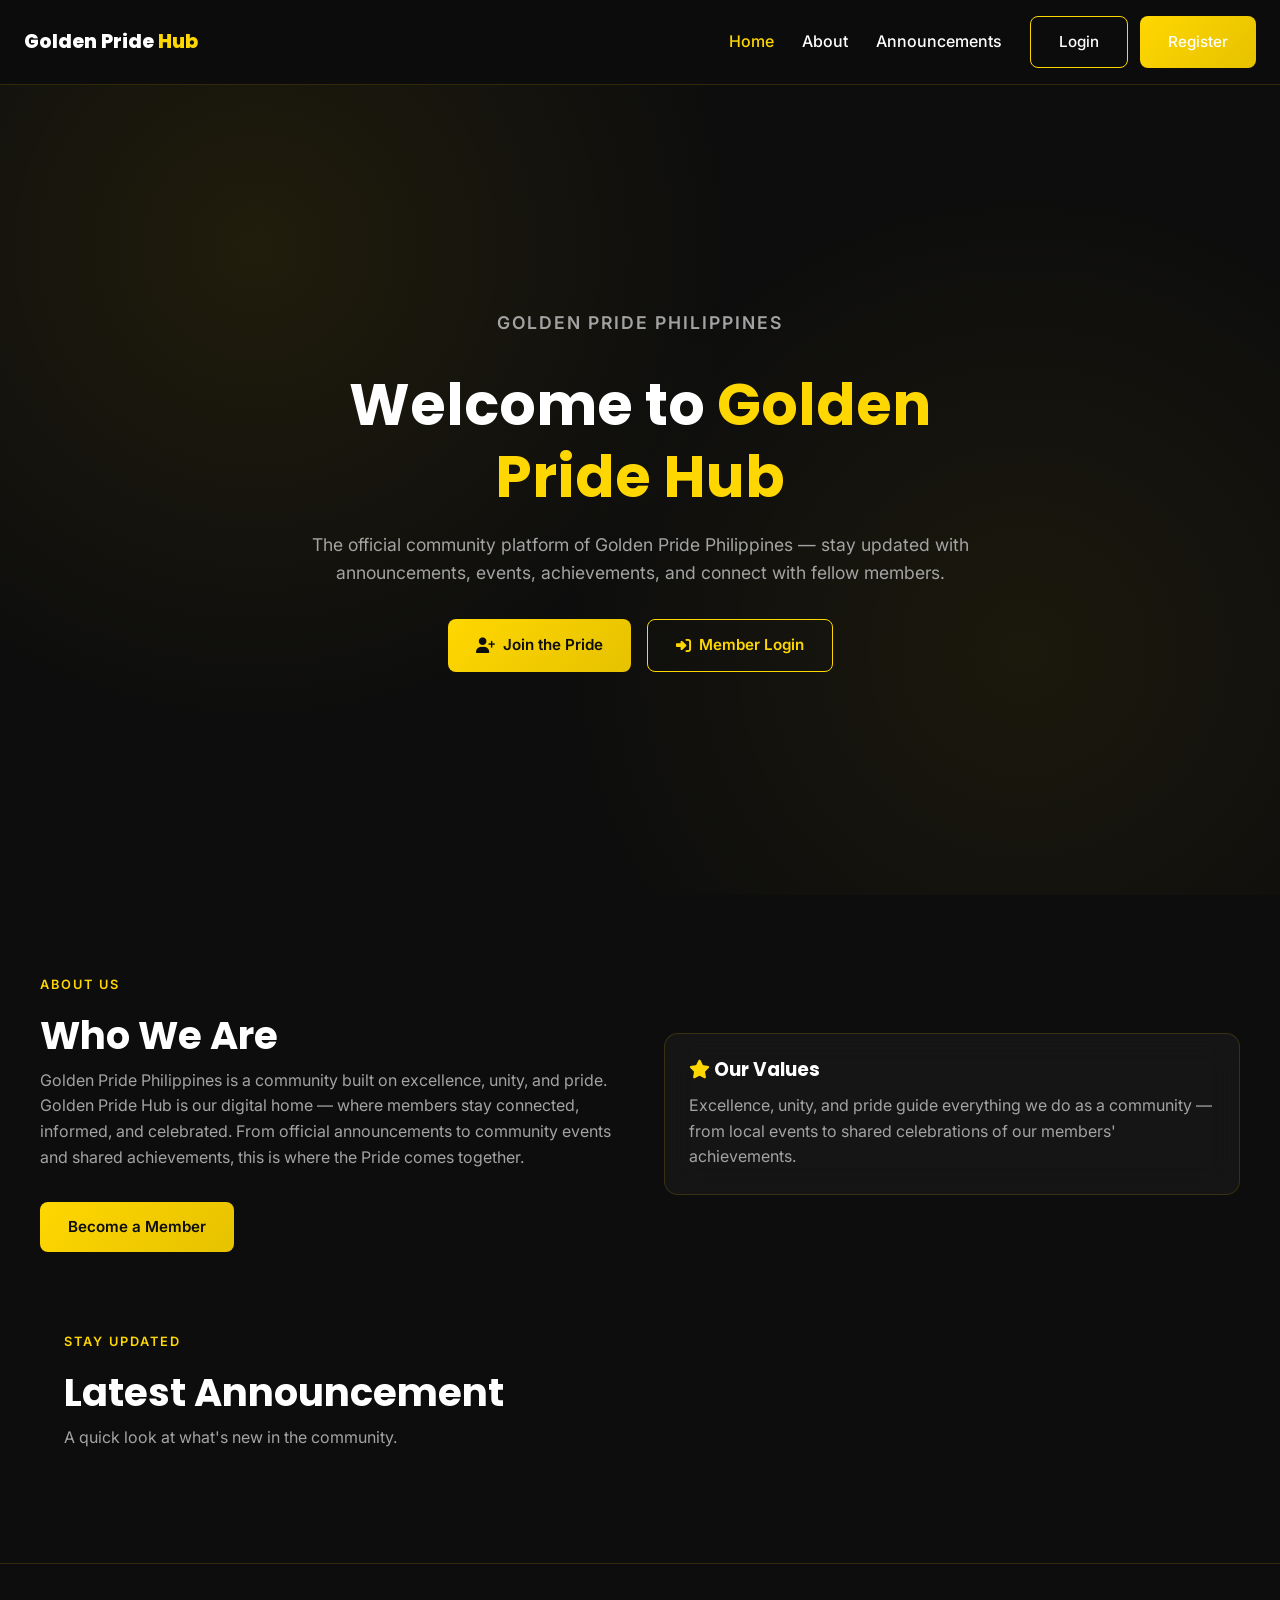
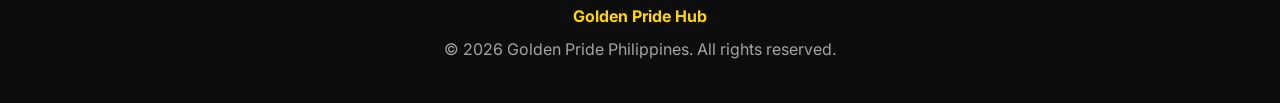
==== commit e63c105b: "Release version 3.8 - 3.8 release, New Features come, and fix errors" ====
--- a/index.html
+++ b/index.html
@@ -3,546 +3,96 @@
 <head>
   <meta charset="UTF-8">
   <meta name="viewport" content="width=device-width, initial-scale=1.0">
-
   <title>Golden Pride Hub | Golden Pride Philippines</title>
-
-  <meta
-    name="description"
-    content="Official community hub of Golden Pride Philippines — announcements, events, gallery, and achievements."
-  >
+  <meta name="description" content="Official community hub of Golden Pride Philippines — announcements, events, gallery, and achievements.">
 
   <link rel="icon" href="assets/logo.png">
   <link rel="manifest" href="manifest.json">
-
   <meta name="theme-color" content="#ffd700">
-
   <link rel="stylesheet" href="css/style.css">
   <link rel="stylesheet" href="css/responsive.css">
+  <link rel="stylesheet" href="https://cdnjs.cloudflare.com/ajax/libs/font-awesome/6.5.1/css/all.min.css">
+</head>
+<body>
 
-  <link
-    rel="stylesheet"
-    href="https://cdnjs.cloudflare.com/ajax/libs/font-awesome/6.5.1/css/all.min.css"
-  >
-</head>
+  <!-- Loading Screen -->
+  <div id="loading-screen"><div class="spinner"></div></div>
 
-<body class="landing-page">
-
-  <!-- =========================================================
-       GOLD BACKGROUND
-       ========================================================= -->
-
-  <div class="gold-bubbles" aria-hidden="true">
-    <span class="bubble bubble-1"></span>
-    <span class="bubble bubble-2"></span>
-    <span class="bubble bubble-3"></span>
-    <span class="bubble bubble-4"></span>
-    <span class="bubble bubble-5"></span>
-    <span class="bubble bubble-6"></span>
-    <span class="bubble bubble-7"></span>
-    <span class="bubble bubble-8"></span>
-  </div>
-
-
-  <!-- =========================================================
-       RELEASE BANNER
-       SOURCE: version.json
-       ========================================================= -->
-
-  <div
-    id="release-banner"
-    role="status"
-    aria-live="polite"
-    style="
-      text-align:center;
-      padding:12px 16px;
-      background:linear-gradient(
-        90deg,
-        #ffd700,
-        #ffe66d,
-        #ffd700
-      );
-      color:#0d0d0d;
-      font-weight:700;
-      box-shadow:0 4px 20px rgba(255,215,0,.18);
-      position:relative;
-      z-index:1000;
-    "
-  >
-    <span id="release-banner-text">
-      Golden Pride Hub
-    </span>
-  </div>
-
-
-  <!-- =========================================================
-       LOADING SCREEN
-       ========================================================= -->
-
-  <div id="loading-screen">
-    <div class="spinner"></div>
-  </div>
-
-
-  <!-- =========================================================
-       NAVBAR
-       ========================================================= -->
-
+  <!-- Navbar -->
   <nav class="navbar">
-
     <a href="index.html" class="navbar-logo">
-
-      <img
-        src="assets/logo.png"
-        alt="Golden Pride Hub logo"
-        onerror="this.style.display='none'"
-      >
-
-      <span>
-        Golden Pride
-        <span class="text-gold">Hub</span>
-      </span>
-
+      <img src="assets/logo.png" alt="Golden Pride Hub logo" onerror="this.style.display='none'">
+      <span>Golden Pride <span class="text-gold">Hub</span></span>
     </a>
 
-
-    <button
-      class="nav-toggle"
-      aria-label="Toggle navigation"
-      type="button"
-    >
-      <span></span>
-      <span></span>
-      <span></span>
+    <button class="nav-toggle" aria-label="Toggle navigation">
+      <span></span><span></span><span></span>
     </button>
 
-
     <ul class="nav-menu">
-
-      <li>
-        <a href="index.html" class="active">
-          Home
-        </a>
+      <li><a href="index.html" class="active">Home</a></li>
+      <li><a href="index.html#about">About</a></li>
+      <li><a href="index.html#announcements">Announcements</a></li>
+      <li class="nav-actions">
+        <a href="login.html" class="btn btn-outline">Login</a>
+        <a href="register.html" class="btn btn-primary">Register</a>
       </li>
-
-      <li>
-        <a href="#about">
-          About
-        </a>
-      </li>
-
-      <li>
-        <a href="#announcements">
-          Announcements
-        </a>
-      </li>
-
-      <li>
-        <a href="#scheduled-update">
-          Update
-        </a>
-      </li>
-
-      <li class="nav-actions">
-
-        <a
-          href="login.html"
-          class="btn btn-outline"
-        >
-          Login
-        </a>
-
-        <a
-          href="register.html"
-          class="btn btn-primary"
-        >
-          Register
-        </a>
-
-      </li>
-
     </ul>
-
   </nav>
 
-
-  <!-- =========================================================
-       HERO
-       ========================================================= -->
-
+  <!-- Hero -->
   <header class="hero">
-
     <div class="hero-content fade-in">
-
-      <p class="hero-eyebrow">
-        Golden Pride Philippines
-      </p>
-
-      <h1>
-        Welcome to
-        <span class="text-gold">
-          Golden Pride Hub
-        </span>
-      </h1>
-
-      <p>
-        The official community platform of Golden Pride Philippines —
-        stay updated with announcements, events, achievements,
-        and connect with fellow members.
-      </p>
-
+      <p class="hero-eyebrow">Golden Pride Philippines</p>
+      <h1>Welcome to <span class="text-gold">Golden Pride Hub</span></h1>
+      <p>The official community platform of Golden Pride Philippines — stay updated with announcements, events, achievements, and connect with fellow members.</p>
       <div class="hero-actions">
-
-        <a
-          href="register.html"
-          class="btn btn-primary"
-        >
-          <i class="fa-solid fa-user-plus"></i>
-          Join the Pride
-        </a>
-
-        <a
-          href="login.html"
-          class="btn btn-outline"
-        >
-          <i class="fa-solid fa-right-to-bracket"></i>
-          Member Login
-        </a>
-
+        <a href="register.html" class="btn btn-primary"><i class="fa-solid fa-user-plus"></i> Join the Pride</a>
+        <a href="login.html" class="btn btn-outline"><i class="fa-solid fa-right-to-bracket"></i> Member Login</a>
       </div>
-
     </div>
-
   </header>
 
-
-  <!-- =========================================================
-       ABOUT
-       ========================================================= -->
-
-  <section
-    class="about-section container"
-    id="about"
-  >
-
+  <!-- About -->
+  <section class="about-section container" id="about">
     <div class="about-grid">
-
       <div class="slide-in">
-
-        <p class="hero-eyebrow">
-          About Us
+        <p class="hero-eyebrow">About Us</p>
+        <h2 class="section-title">Who We Are</h2>
+        <p class="section-subtitle">
+          Golden Pride Philippines is a community built on excellence, unity, and pride. Golden Pride Hub is our
+          digital home — where members stay connected, informed, and celebrated. From official announcements to
+          community events and shared achievements, this is where the Pride comes together.
         </p>
-
-        <h2 class="section-title">
-          Who We Are
-        </h2>
-
-        <p class="section-subtitle">
-          Golden Pride Philippines is a community built on
-          excellence, unity, and pride. Golden Pride Hub is our
-          digital home — where members stay connected,
-          informed, and celebrated.
-
-          From official announcements to community events
-          and shared achievements, this is where the Pride
-          comes together.
+        <a href="register.html" class="btn btn-primary">Become a Member</a>
+      </div>
+      <div class="glass card fade-in">
+        <h3><i class="fa-solid fa-star text-gold"></i> Our Values</h3>
+        <p style="margin-top:12px; color: var(--color-gray);">
+          Excellence, unity, and pride guide everything we do as a community — from local events to shared
+          celebrations of our members' achievements.
         </p>
-
-        <a
-          href="register.html"
-          class="btn btn-primary"
-        >
-          Become a Member
-        </a>
-
       </div>
-
-
-      <div class="glass card fade-in">
-
-        <h3>
-          <i class="fa-solid fa-star text-gold"></i>
-          Our Values
-        </h3>
-
-        <p
-          style="
-            margin-top:12px;
-            color:var(--color-gray);
-          "
-        >
-          Excellence, unity, and pride guide everything
-          we do as a community — from local events to
-          shared celebrations of our members' achievements.
-        </p>
-
-      </div>
-
     </div>
-
   </section>
 
-
-  <!-- =========================================================
-       SCHEDULED UPDATE
-       SOURCE:
-       update-1.4/update.json
-       ========================================================= -->
-
-  <section
-    class="container"
-    id="scheduled-update"
-    style="padding-bottom:80px;"
-  >
-
-    <p class="hero-eyebrow">
-      Upcoming Update
-    </p>
-
-    <h2 class="section-title">
-      Scheduled Update
-    </h2>
-
-    <p
-      id="update-description"
-      class="section-subtitle"
-    >
-      Loading update information...
-    </p>
-
-
-    <div
-      class="glass card"
-      style="
-        text-align:center;
-        padding:30px;
-      "
-    >
-
-      <p
-        style="
-          color:var(--color-gold);
-          font-size:.8rem;
-          font-weight:700;
-          letter-spacing:3px;
-          margin-bottom:10px;
-        "
-      >
-        NEXT RELEASE
-      </p>
-
-
-      <h3
-        id="update-version"
-        class="text-gold"
-      >
-        UPDATE
-      </h3>
-
-
-      <p
-        id="update-name"
-        style="
-          margin:10px auto 24px;
-          color:var(--color-gray-light);
-        "
-      >
-        Loading...
-      </p>
-
-
-      <!-- COUNTDOWN -->
-
-      <div
-        id="update-countdown"
-        style="
-          display:grid;
-          grid-template-columns:repeat(4,1fr);
-          gap:12px;
-          max-width:700px;
-          margin:0 auto 24px;
-        "
-      >
-
-        <div class="glass" style="padding:18px 10px;">
-          <strong
-            id="count-days"
-            style="
-              display:block;
-              color:var(--color-gold);
-              font-size:2rem;
-              font-weight:800;
-            "
-          >
-            --
-          </strong>
-
-          <span
-            style="
-              color:var(--color-gray);
-              font-size:.75rem;
-            "
-          >
-            Days
-          </span>
-        </div>
-
-
-        <div class="glass" style="padding:18px 10px;">
-          <strong
-            id="count-hours"
-            style="
-              display:block;
-              color:var(--color-gold);
-              font-size:2rem;
-              font-weight:800;
-            "
-          >
-            --
-          </strong>
-
-          <span
-            style="
-              color:var(--color-gray);
-              font-size:.75rem;
-            "
-          >
-            Hours
-          </span>
-        </div>
-
-
-        <div class="glass" style="padding:18px 10px;">
-          <strong
-            id="count-minutes"
-            style="
-              display:block;
-              color:var(--color-gold);
-              font-size:2rem;
-              font-weight:800;
-            "
-          >
-            --
-          </strong>
-
-          <span
-            style="
-              color:var(--color-gray);
-              font-size:.75rem;
-            "
-          >
-            Minutes
-          </span>
-        </div>
-
-
-        <div class="glass" style="padding:18px 10px;">
-          <strong
-            id="count-seconds"
-            style="
-              display:block;
-              color:var(--color-gold);
-              font-size:2rem;
-              font-weight:800;
-            "
-          >
-            --
-          </strong>
-
-          <span
-            style="
-              color:var(--color-gray);
-              font-size:.75rem;
-            "
-          >
-            Seconds
-          </span>
-        </div>
-
-      </div>
-
-
-      <p
-        id="update-status"
-        style="
-          color:var(--color-gray);
-          font-size:.85rem;
-        "
-      >
-        Loading release schedule...
-      </p>
-
-    </div>
-
+  <!-- Latest Announcement Preview -->
+  <section class="container" id="announcements" style="padding-bottom: 80px;">
+    <p class="hero-eyebrow">Stay Updated</p>
+    <h2 class="section-title">Latest Announcement</h2>
+    <p class="section-subtitle">A quick look at what's new in the community.</p>
+    <div id="latest-announcement" class="grid grid-3"></div>
   </section>
 
-
-  <!-- =========================================================
-       ANNOUNCEMENTS
-       ========================================================= -->
-
-  <section
-    class="container"
-    id="announcements"
-    style="padding-bottom:80px;"
-  >
-
-    <p class="hero-eyebrow">
-      Stay Updated
-    </p>
-
-    <h2 class="section-title">
-      Latest Announcement
-    </h2>
-
-    <p class="section-subtitle">
-      A quick look at what's new in the community.
-    </p>
-
-    <div
-      id="latest-announcement"
-      class="grid grid-3"
-    ></div>
-
-  </section>
-
-
-  <!-- =========================================================
-       FOOTER
-       ========================================================= -->
-
+  <!-- Footer -->
   <footer class="site-footer">
-
-    <p class="footer-logo">
-      Golden Pride Hub
-    </p>
-
-    <p>
-      &copy;
-      <span id="year"></span>
-      Golden Pride Philippines.
-      All rights reserved.
-    </p>
-
+    <p class="footer-logo">Golden Pride Hub</p>
+    <p>&copy; <span id="year"></span> Golden Pride Philippines. All rights reserved.</p>
   </footer>
 
+  <button id="scroll-top" aria-label="Scroll to top"><i class="fa-solid fa-arrow-up"></i></button>
 
-  <!-- =========================================================
-       SCROLL TOP
-       ========================================================= -->
-
-  <button
-    id="scroll-top"
-    aria-label="Scroll to top"
-    type="button"
-  >
-    <i class="fa-solid fa-arrow-up"></i>
-  </button>
-
-
-  <!-- =========================================================
-       FIREBASE
-       ========================================================= -->
-
+  <!-- Firebase SDK (compat) -->
   <script src="https://www.gstatic.com/firebasejs/10.12.2/firebase-app-compat.js"></script>
   <script src="https://www.gstatic.com/firebasejs/10.12.2/firebase-auth-compat.js"></script>
   <script src="https://www.gstatic.com/firebasejs/10.12.2/firebase-firestore-compat.js"></script>
@@ -550,649 +100,23 @@
   <script src="js/firebase-config.js"></script>
   <script src="js/app.js"></script>
   <script src="js/dashboard.js"></script>
-
-
-  <!-- =========================================================
-       PAGE / RELEASE / COUNTDOWN
-       ONE SCRIPT ONLY
-       ========================================================= -->
-
   <script>
-
-    "use strict";
-
-
-    /* ==========================================================
-       YEAR
-       ========================================================== */
-
-    const yearElement =
-      document.getElementById("year");
-
-    if (yearElement) {
-      yearElement.textContent =
-        new Date().getFullYear();
+    document.getElementById("year").textContent = new Date().getFullYear();
+    
+    // Landing page is public, so load the preview once Firebase is ready
+    const initPreview = () => {
+      if (typeof loadRecentAnnouncementPreview === "function" && typeof db !== "undefined") {
+        loadRecentAnnouncementPreview();
+      } else {
+        setTimeout(initPreview, 200);
+      }
+    };
+    
+    if (document.readyState === "loading") {
+      document.addEventListener("DOMContentLoaded", initPreview);
+    } else {
+      initPreview();
     }
-
-
-    /* ==========================================================
-       VERSION BANNER
-       SOURCE:
-       main/version.json
-       ========================================================== */
-
-    async function loadReleaseBanner() {
-
-      const banner =
-        document.getElementById(
-          "release-banner-text"
-        );
-
-      if (!banner) return;
-
-
-      try {
-
-        const response =
-          await fetch(
-            "./version.json?cache=" +
-            Date.now(),
-            {
-              cache: "no-store"
-            }
-          );
-
-
-        if (!response.ok) {
-
-          throw new Error(
-            "version.json HTTP " +
-            response.status
-          );
-
-        }
-
-
-        const data =
-          await response.json();
-
-
-        const version =
-          String(
-            data.version || ""
-          ).trim();
-
-
-        const updateName =
-          String(
-            data.updateName ||
-            "Golden Pride Hub"
-          ).trim();
-
-
-        banner.textContent =
-          version
-            ? `${updateName} • Version ${version}`
-            : updateName;
-
-
-      } catch (error) {
-
-        console.error(
-          "[Release Banner]",
-          error
-        );
-
-
-        banner.textContent =
-          "Golden Pride Hub";
-
-      }
-
-    }
-
-
-    /* ==========================================================
-       UPDATE.JSON
-       ========================================================== */
-
-    const UPDATE_RAW_URL =
-      "https://raw.githubusercontent.com/" +
-      "crislorencenenez7-byte/" +
-      "GPHub-Philippines/" +
-      "update-1.4/" +
-      "update.json";
-
-
-    const UPDATE_API_URL =
-      "https://api.github.com/repos/" +
-      "crislorencenenez7-byte/" +
-      "GPHub-Philippines/" +
-      "contents/update.json?ref=update-1.4";
-
-
-    /* ==========================================================
-       FETCH JSON
-       ========================================================== */
-
-    async function fetchUpdateJSON() {
-
-      const rawUrl =
-        UPDATE_RAW_URL +
-        "?cache=" +
-        Date.now();
-
-
-      try {
-
-        const response =
-          await fetch(
-            rawUrl,
-            {
-              cache: "no-store"
-            }
-          );
-
-
-        if (!response.ok) {
-
-          throw new Error(
-            "Raw GitHub HTTP " +
-            response.status
-          );
-
-        }
-
-
-        const data =
-          await response.json();
-
-
-        return data;
-
-
-      } catch (rawError) {
-
-        console.warn(
-          "Raw GitHub failed:",
-          rawError
-        );
-
-      }
-
-
-      /* --------------------------------------------------------
-         FALLBACK: GITHUB CONTENTS API
-         -------------------------------------------------------- */
-
-      try {
-
-        const response =
-          await fetch(
-            UPDATE_API_URL +
-            "&cache=" +
-            Date.now(),
-            {
-              cache: "no-store",
-              headers: {
-                "Accept":
-                  "application/vnd.github+json"
-              }
-            }
-          );
-
-
-        if (!response.ok) {
-
-          throw new Error(
-            "GitHub API HTTP " +
-            response.status
-          );
-
-        }
-
-
-        const result =
-          await response.json();
-
-
-        if (!result.content) {
-
-          throw new Error(
-            "GitHub API returned no content"
-          );
-
-        }
-
-
-        const binary =
-          atob(
-            result.content.replace(
-              /\s/g,
-              ""
-            )
-          );
-
-
-        const bytes =
-          Uint8Array.from(
-            binary,
-            char =>
-              char.charCodeAt(0)
-          );
-
-
-        const text =
-          new TextDecoder(
-            "utf-8"
-          ).decode(bytes);
-
-
-        return JSON.parse(text);
-
-
-      } catch (apiError) {
-
-        console.error(
-          "GitHub API fallback failed:",
-          apiError
-        );
-
-
-        throw apiError;
-
-      }
-
-    }
-
-
-    /* ==========================================================
-       COUNTDOWN
-       ========================================================== */
-
-    let countdownTimer = null;
-
-
-    async function loadScheduledUpdate() {
-
-      const updateName =
-        document.getElementById(
-          "update-name"
-        );
-
-      const updateVersion =
-        document.getElementById(
-          "update-version"
-        );
-
-      const description =
-        document.getElementById(
-          "update-description"
-        );
-
-      const status =
-        document.getElementById(
-          "update-status"
-        );
-
-      const days =
-        document.getElementById(
-          "count-days"
-        );
-
-      const hours =
-        document.getElementById(
-          "count-hours"
-        );
-
-      const minutes =
-        document.getElementById(
-          "count-minutes"
-        );
-
-      const seconds =
-        document.getElementById(
-          "count-seconds"
-        );
-
-
-      try {
-
-        const data =
-          await fetchUpdateJSON();
-
-
-        console.log(
-          "[Scheduled Update]",
-          data
-        );
-
-
-        const version =
-          String(
-            data.version || ""
-          ).trim();
-
-
-        const message =
-          String(
-            data.updateName ||
-            data.message ||
-            "Scheduled Update"
-          ).trim();
-
-
-        const releaseDate =
-          String(
-            data.releaseDate || ""
-          ).trim();
-
-
-        const releaseTime =
-          String(
-            data.releaseTime || ""
-          ).trim();
-
-
-        /* ------------------------------------------------------
-           DISPLAY
-           ------------------------------------------------------ */
-
-        updateVersion.textContent =
-          version
-            ? `UPDATE ${version}`
-            : "UPDATE";
-
-
-        updateName.textContent =
-          message;
-
-
-        description.textContent =
-          version
-            ? `Version ${version}`
-            : "Scheduled Update";
-
-
-        /* ------------------------------------------------------
-           VALIDATE DATE
-           ------------------------------------------------------ */
-
-        if (
-          !releaseDate ||
-          !releaseTime
-        ) {
-
-          throw new Error(
-            "update.json must contain " +
-            "releaseDate and releaseTime."
-          );
-
-        }
-
-
-        /*
-          PHILIPPINE TIME
-
-          Example:
-
-          2026-08-20
-          12:30
-
-          -> UTC+08:00
-        */
-
-        const releaseISO =
-          `${releaseDate}T` +
-          `${releaseTime}:00+08:00`;
-
-
-        const releaseTimestamp =
-          Date.parse(
-            releaseISO
-          );
-
-
-        if (
-          Number.isNaN(
-            releaseTimestamp
-          )
-        ) {
-
-          throw new Error(
-            "Invalid releaseDate/releaseTime."
-          );
-
-        }
-
-
-        /* ------------------------------------------------------
-           COUNTDOWN FUNCTION
-           ------------------------------------------------------ */
-
-        function renderCountdown() {
-
-          const difference =
-            releaseTimestamp -
-            Date.now();
-
-
-          /* RELEASED */
-
-          if (
-            difference <= 0
-          ) {
-
-            days.textContent =
-              "00";
-
-            hours.textContent =
-              "00";
-
-            minutes.textContent =
-              "00";
-
-            seconds.textContent =
-              "00";
-
-
-            status.textContent =
-              `${message} • UPDATE IS NOW LIVE!`;
-
-
-            if (countdownTimer) {
-
-              clearInterval(
-                countdownTimer
-              );
-
-              countdownTimer =
-                null;
-
-            }
-
-
-            return;
-
-          }
-
-
-          const totalSeconds =
-            Math.floor(
-              difference / 1000
-            );
-
-
-          const d =
-            Math.floor(
-              totalSeconds / 86400
-            );
-
-
-          const h =
-            Math.floor(
-              (totalSeconds % 86400) /
-              3600
-            );
-
-
-          const m =
-            Math.floor(
-              (totalSeconds % 3600) /
-              60
-            );
-
-
-          const s =
-            totalSeconds % 60;
-
-
-          days.textContent =
-            String(d)
-              .padStart(2, "0");
-
-
-          hours.textContent =
-            String(h)
-              .padStart(2, "0");
-
-
-          minutes.textContent =
-            String(m)
-              .padStart(2, "0");
-
-
-          seconds.textContent =
-            String(s)
-              .padStart(2, "0");
-
-
-          status.textContent =
-            `Releasing ${releaseDate} ` +
-            `at ${releaseTime} PH`;
-
-        }
-
-
-        /* ------------------------------------------------------
-           START TIMER
-           ------------------------------------------------------ */
-
-        renderCountdown();
-
-
-        if (countdownTimer) {
-
-          clearInterval(
-            countdownTimer
-          );
-
-        }
-
-
-        countdownTimer =
-          setInterval(
-            renderCountdown,
-            1000
-          );
-
-
-      } catch (error) {
-
-        console.error(
-          "[Scheduled Update]",
-          error
-        );
-
-
-        updateVersion.textContent =
-          "UPDATE";
-
-
-        updateName.textContent =
-          "Update schedule unavailable";
-
-
-        description.textContent =
-          "Unable to load scheduled update.";
-
-
-        days.textContent =
-          "--";
-
-        hours.textContent =
-          "--";
-
-        minutes.textContent =
-          "--";
-
-        seconds.textContent =
-          "--";
-
-
-        status.textContent =
-          "Could not read update-1.4/update.json.";
-
-      }
-
-    }
-
-
-    /* ==========================================================
-       FIREBASE ANNOUNCEMENT
-       ========================================================== */
-
-    function initPreview() {
-
-      if (
-        typeof loadRecentAnnouncementPreview ===
-          "function" &&
-        typeof db !== "undefined"
-      ) {
-
-        loadRecentAnnouncementPreview();
-
-      } else {
-
-        setTimeout(
-          initPreview,
-          300
-        );
-
-      }
-
-    }
-
-
-    /* ==========================================================
-       START ALL PUBLIC PAGE SYSTEMS
-       ========================================================== */
-
-    loadReleaseBanner();
-
-    loadScheduledUpdate();
-
-
-    if (
-      document.readyState ===
-      "loading"
-    ) {
-
-      document.addEventListener(
-        "DOMContentLoaded",
-        initPreview,
-        {
-          once: true
-        }
-      );
-
-    } else {
-
-      initPreview();
-
-    }
-
   </script>
-
 </body>
 </html>
--- a/css/style.css
+++ b/css/style.css
@@ -817,150 +817,3 @@
   padding: 6px 14px;
   font-size: 0.8rem;
 }
-
-
-/* ============================================================
-   PREMIUM GOLD AMBIENT LAYER — INDEX ONLY
-   Visual-only enhancement. No JS/data behavior changed.
-   ============================================================ */
-.landing-page {
-  position: relative;
-  isolation: isolate;
-}
-
-.landing-page::before {
-  content: "";
-  position: fixed;
-  inset: 0;
-  pointer-events: none;
-  z-index: -3;
-  background:
-    radial-gradient(circle at 50% 25%, rgba(255,215,0,.055), transparent 28%),
-    radial-gradient(circle at 15% 75%, rgba(255,215,0,.035), transparent 25%),
-    radial-gradient(circle at 90% 45%, rgba(255,215,0,.03), transparent 22%);
-}
-
-.gold-bubbles {
-  position: fixed;
-  inset: 0;
-  overflow: hidden;
-  pointer-events: none;
-  z-index: -1;
-}
-
-.gold-bubbles .bubble {
-  position: absolute;
-  display: block;
-  width: var(--bubble-size, 18px);
-  height: var(--bubble-size, 18px);
-  border-radius: 50%;
-  opacity: .42;
-  background:
-    radial-gradient(circle at 30% 28%, rgba(255,255,255,.9) 0 7%, rgba(255,230,109,.85) 18%, rgba(255,215,0,.5) 48%, rgba(255,215,0,0) 72%);
-  box-shadow:
-    0 0 14px rgba(255,215,0,.24),
-    inset 0 0 7px rgba(255,255,255,.2);
-  filter: blur(.15px);
-  animation: goldBubbleFloat var(--bubble-speed, 13s) ease-in-out infinite;
-}
-
-.gold-bubbles .bubble::after {
-  content: "";
-  position: absolute;
-  inset: 22%;
-  border-radius: 50%;
-  border: 1px solid rgba(255,255,255,.22);
-}
-
-.bubble-1 { left: 7%; top: 82%; --bubble-size: 13px; --bubble-speed: 14s; animation-delay: -2s !important; }
-.bubble-2 { left: 18%; top: 63%; --bubble-size: 25px; --bubble-speed: 18s; animation-delay: -9s !important; }
-.bubble-3 { left: 31%; top: 91%; --bubble-size: 9px; --bubble-speed: 12s; animation-delay: -5s !important; }
-.bubble-4 { left: 55%; top: 76%; --bubble-size: 19px; --bubble-speed: 16s; animation-delay: -11s !important; }
-.bubble-5 { left: 68%; top: 93%; --bubble-size: 12px; --bubble-speed: 15s; animation-delay: -6s !important; }
-.bubble-6 { left: 79%; top: 61%; --bubble-size: 28px; --bubble-speed: 20s; animation-delay: -14s !important; }
-.bubble-7 { left: 90%; top: 84%; --bubble-size: 10px; --bubble-speed: 11s; animation-delay: -3s !important; }
-.bubble-8 { left: 44%; top: 55%; --bubble-size: 8px; --bubble-speed: 10s; animation-delay: -7s !important; }
-
-@keyframes goldBubbleFloat {
-  0% { transform: translate3d(0, 24vh, 0) scale(.72); opacity: 0; }
-  12% { opacity: .38; }
-  48% { transform: translate3d(34px, -18vh, 0) scale(1); opacity: .48; }
-  76% { transform: translate3d(-22px, -52vh, 0) scale(.86); opacity: .3; }
-  100% { transform: translate3d(18px, -88vh, 0) scale(.55); opacity: 0; }
-}
-
-.landing-page .navbar {
-  background: linear-gradient(180deg, rgba(13,13,13,.94), rgba(13,13,13,.72));
-  border-bottom-color: rgba(255,215,0,.2);
-}
-
-.landing-page .hero {
-  min-height: 92vh;
-  background:
-    radial-gradient(circle at 50% 42%, rgba(255,215,0,.09), transparent 32%),
-    radial-gradient(circle at 15% 30%, rgba(255,215,0,.07), transparent 28%),
-    radial-gradient(circle at 85% 75%, rgba(255,215,0,.055), transparent 30%),
-    var(--color-black);
-}
-
-.landing-page .hero-content {
-  position: relative;
-  padding: clamp(24px, 5vw, 52px);
-  border: 1px solid rgba(255,215,0,.12);
-  border-radius: 30px;
-  background: linear-gradient(145deg, rgba(255,255,255,.045), rgba(255,215,0,.012));
-  box-shadow: 0 30px 90px rgba(0,0,0,.42), 0 0 70px rgba(255,215,0,.055);
-  backdrop-filter: blur(10px);
-  -webkit-backdrop-filter: blur(10px);
-}
-
-.landing-page .hero h1 {
-  text-shadow: 0 10px 40px rgba(0,0,0,.45);
-}
-
-.landing-page .hero h1 .text-gold {
-  background: linear-gradient(90deg, #ffd700, #fff1a6, #ffd700);
-  background-size: 200% auto;
-  -webkit-background-clip: text;
-  background-clip: text;
-  color: transparent;
-  animation: goldTextShimmer 5s linear infinite;
-}
-
-@keyframes goldTextShimmer {
-  to { background-position: 200% center; }
-}
-
-.landing-page .about-section,
-.landing-page #announcements {
-  position: relative;
-}
-
-.landing-page .about-grid > div,
-.landing-page #latest-announcement > * {
-  animation: landingCardIn .65s ease both;
-}
-
-.landing-page .about-grid > div:nth-child(2) { animation-delay: .12s; }
-
-.landing-page .card,
-.landing-page .announcement-card {
-  box-shadow: 0 18px 50px rgba(0,0,0,.28), 0 0 0 rgba(255,215,0,0);
-}
-
-.landing-page .card:hover,
-.landing-page .announcement-card:hover {
-  box-shadow: 0 22px 60px rgba(0,0,0,.36), 0 0 34px rgba(255,215,0,.09);
-}
-
-@keyframes landingCardIn {
-  from { opacity: 0; transform: translateY(16px); }
-  to { opacity: 1; transform: translateY(0); }
-}
-
-@media (prefers-reduced-motion: reduce) {
-  .gold-bubbles .bubble,
-  .landing-page .hero h1 .text-gold,
-  .landing-page .about-grid > div,
-  .landing-page #latest-announcement > * { animation: none !important; }
-}
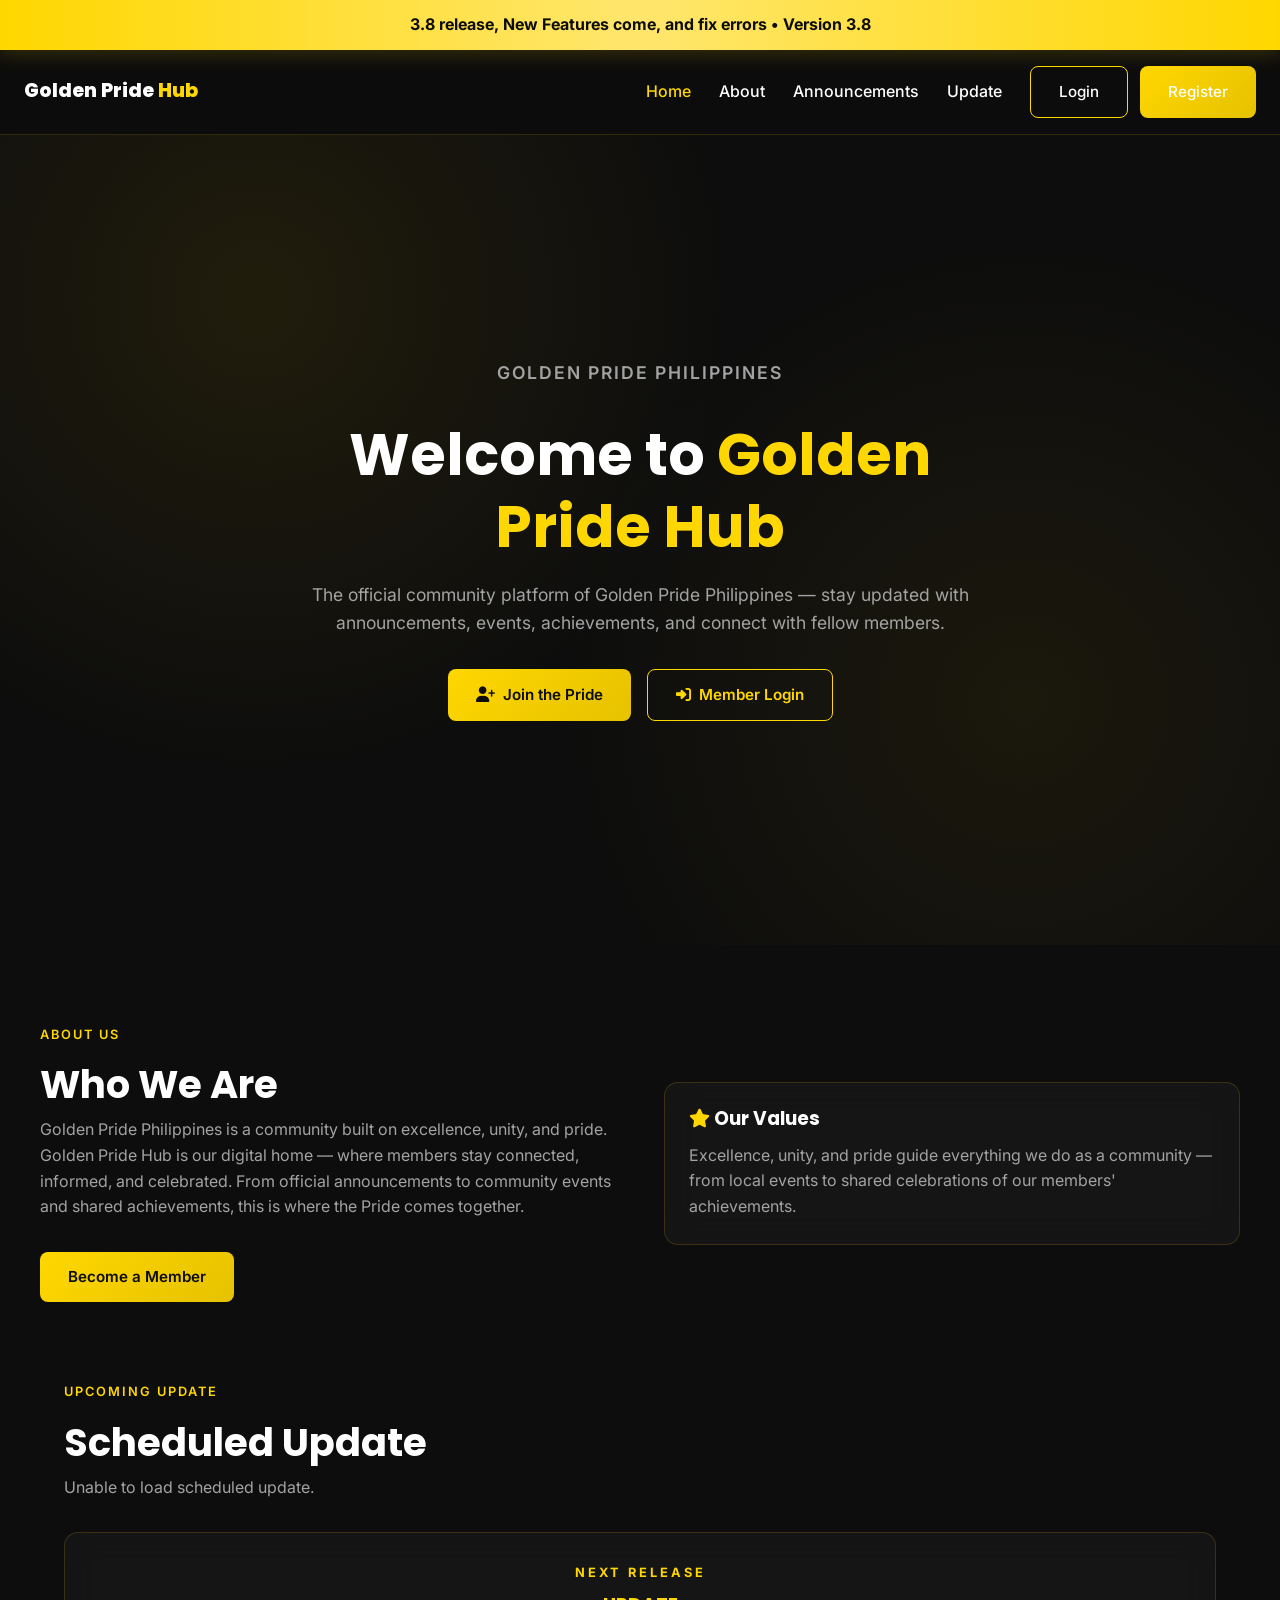
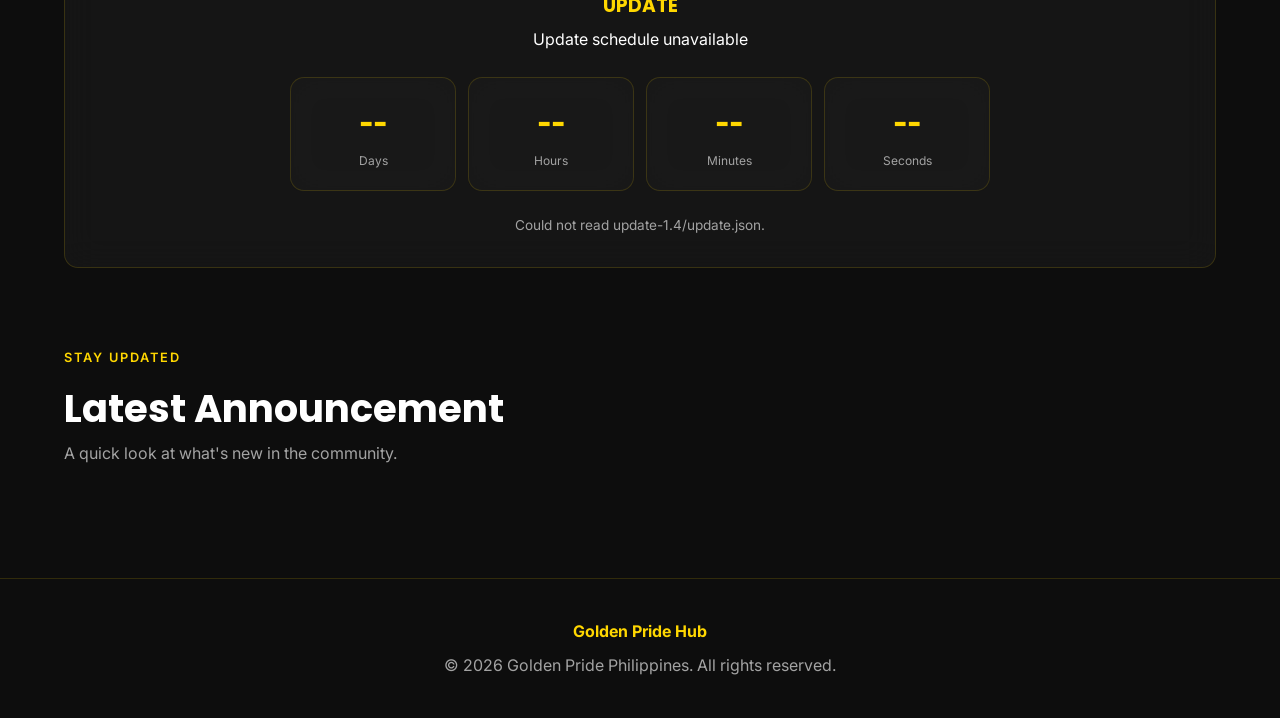
==== commit 93e0038a: "Add files via upload" ====
--- a/index.html
+++ b/index.html
@@ -3,120 +3,1058 @@
 <head>
   <meta charset="UTF-8">
   <meta name="viewport" content="width=device-width, initial-scale=1.0">
+
   <title>Golden Pride Hub | Golden Pride Philippines</title>
-  <meta name="description" content="Official community hub of Golden Pride Philippines — announcements, events, gallery, and achievements.">
+
+  <meta
+    name="description"
+    content="Official community hub of Golden Pride Philippines — announcements, events, gallery, and achievements."
+  >
 
   <link rel="icon" href="assets/logo.png">
   <link rel="manifest" href="manifest.json">
+
   <meta name="theme-color" content="#ffd700">
+
   <link rel="stylesheet" href="css/style.css">
   <link rel="stylesheet" href="css/responsive.css">
-  <link rel="stylesheet" href="https://cdnjs.cloudflare.com/ajax/libs/font-awesome/6.5.1/css/all.min.css">
+
+  <link
+    rel="stylesheet"
+    href="https://cdnjs.cloudflare.com/ajax/libs/font-awesome/6.5.1/css/all.min.css"
+  >
 </head>
-<body>
-
-  <!-- Loading Screen -->
-  <div id="loading-screen"><div class="spinner"></div></div>
-
-  <!-- Navbar -->
-  <nav class="navbar">
-    <a href="index.html" class="navbar-logo">
-      <img src="assets/logo.png" alt="Golden Pride Hub logo" onerror="this.style.display='none'">
-      <span>Golden Pride <span class="text-gold">Hub</span></span>
-    </a>
-
-    <button class="nav-toggle" aria-label="Toggle navigation">
-      <span></span><span></span><span></span>
-    </button>
-
-    <ul class="nav-menu">
-      <li><a href="index.html" class="active">Home</a></li>
-      <li><a href="index.html#about">About</a></li>
-      <li><a href="index.html#announcements">Announcements</a></li>
-      <li class="nav-actions">
-        <a href="login.html" class="btn btn-outline">Login</a>
-        <a href="register.html" class="btn btn-primary">Register</a>
-      </li>
-    </ul>
-  </nav>
-
-  <!-- Hero -->
-  <header class="hero">
-    <div class="hero-content fade-in">
-      <p class="hero-eyebrow">Golden Pride Philippines</p>
-      <h1>Welcome to <span class="text-gold">Golden Pride Hub</span></h1>
-      <p>The official community platform of Golden Pride Philippines — stay updated with announcements, events, achievements, and connect with fellow members.</p>
-      <div class="hero-actions">
-        <a href="register.html" class="btn btn-primary"><i class="fa-solid fa-user-plus"></i> Join the Pride</a>
-        <a href="login.html" class="btn btn-outline"><i class="fa-solid fa-right-to-bracket"></i> Member Login</a>
+
+<body class="landing-page">
+
+  <div class="gold-bubbles" aria-hidden="true">
+    <span class="bubble bubble-1"></span>
+    <span class="bubble bubble-2"></span>
+    <span class="bubble bubble-3"></span>
+    <span class="bubble bubble-4"></span>
+    <span class="bubble bubble-5"></span>
+    <span class="bubble bubble-6"></span>
+    <span class="bubble bubble-7"></span>
+    <span class="bubble bubble-8"></span>
+  </div>
+
+<!-- ============================================================
+     RELEASE BANNER
+     SOURCE: version.json
+     ============================================================ -->
+
+<div
+  id="release-banner"
+  style="
+    text-align:center;
+    padding:12px 16px;
+    background:linear-gradient(90deg,#ffd700,#ffe66d,#ffd700);
+    color:#0d0d0d;
+    font-weight:700;
+    box-shadow:0 4px 20px rgba(255,215,0,.18);
+    position:relative;
+    z-index:1000;
+  "
+>
+  <span id="release-banner-text">
+    Loading latest release...
+  </span>
+</div>
+
+
+<!-- ============================================================
+     LOADING SCREEN
+     ============================================================ -->
+
+<div id="loading-screen">
+  <div class="spinner"></div>
+</div>
+
+
+<!-- ============================================================
+     NAVBAR
+     ============================================================ -->
+
+<nav class="navbar">
+
+  <a
+    href="index.html"
+    class="navbar-logo"
+  >
+
+    <img
+      src="assets/logo.png"
+      alt="Golden Pride Hub logo"
+      onerror="this.style.display='none'"
+    >
+
+    <span>
+      Golden Pride
+      <span class="text-gold">Hub</span>
+    </span>
+
+  </a>
+
+
+  <button
+    class="nav-toggle"
+    aria-label="Toggle navigation"
+    type="button"
+  >
+    <span></span>
+    <span></span>
+    <span></span>
+  </button>
+
+
+  <ul class="nav-menu">
+
+    <li>
+      <a
+        href="index.html"
+        class="active"
+      >
+        Home
+      </a>
+    </li>
+
+    <li>
+      <a href="#about">
+        About
+      </a>
+    </li>
+
+    <li>
+      <a href="#announcements">
+        Announcements
+      </a>
+    </li>
+
+    <li>
+      <a href="#scheduled-update">
+        Update
+      </a>
+    </li>
+
+    <li class="nav-actions">
+
+      <a
+        href="login.html"
+        class="btn btn-outline"
+      >
+        Login
+      </a>
+
+      <a
+        href="register.html"
+        class="btn btn-primary"
+      >
+        Register
+      </a>
+
+    </li>
+
+  </ul>
+
+</nav>
+
+
+<!-- ============================================================
+     HERO
+     ============================================================ -->
+
+<header class="hero">
+
+  <div class="hero-content fade-in">
+
+    <p class="hero-eyebrow">
+      Golden Pride Philippines
+    </p>
+
+    <h1>
+      Welcome to
+      <span class="text-gold">
+        Golden Pride Hub
+      </span>
+    </h1>
+
+    <p>
+      The official community platform of Golden Pride Philippines —
+      stay updated with announcements, events, achievements,
+      and connect with fellow members.
+    </p>
+
+    <div class="hero-actions">
+
+      <a
+        href="register.html"
+        class="btn btn-primary"
+      >
+        <i class="fa-solid fa-user-plus"></i>
+        Join the Pride
+      </a>
+
+      <a
+        href="login.html"
+        class="btn btn-outline"
+      >
+        <i class="fa-solid fa-right-to-bracket"></i>
+        Member Login
+      </a>
+
+    </div>
+
+  </div>
+
+</header>
+
+
+<!-- ============================================================
+     ABOUT
+     ============================================================ -->
+
+<section
+  class="about-section container"
+  id="about"
+>
+
+  <div class="about-grid">
+
+    <div class="slide-in">
+
+      <p class="hero-eyebrow">
+        About Us
+      </p>
+
+      <h2 class="section-title">
+        Who We Are
+      </h2>
+
+      <p class="section-subtitle">
+
+        Golden Pride Philippines is a community built on
+        excellence, unity, and pride. Golden Pride Hub is our
+        digital home — where members stay connected,
+        informed, and celebrated.
+
+        From official announcements to community events
+        and shared achievements, this is where the Pride
+        comes together.
+
+      </p>
+
+      <a
+        href="register.html"
+        class="btn btn-primary"
+      >
+        Become a Member
+      </a>
+
+    </div>
+
+
+    <div class="glass card fade-in">
+
+      <h3>
+
+        <i class="fa-solid fa-star text-gold"></i>
+
+        Our Values
+
+      </h3>
+
+      <p
+        style="
+          margin-top:12px;
+          color:var(--color-gray);
+        "
+      >
+
+        Excellence, unity, and pride guide everything
+        we do as a community — from local events to
+        shared celebrations of our members' achievements.
+
+      </p>
+
+    </div>
+
+  </div>
+
+</section>
+
+
+<!-- ============================================================
+     SCHEDULED UPDATE
+     SOURCE:
+     update-1.4/update.json
+     ============================================================ -->
+
+<section
+  class="container"
+  id="scheduled-update"
+  style="padding-bottom:80px;"
+>
+
+  <p class="hero-eyebrow">
+    Upcoming Update
+  </p>
+
+  <h2 class="section-title">
+    Scheduled Update
+  </h2>
+
+  <p
+    id="update-description"
+    class="section-subtitle"
+  >
+    Loading update information...
+  </p>
+
+
+  <div
+    class="glass card"
+    style="
+      text-align:center;
+      padding:30px;
+    "
+  >
+
+    <p
+      style="
+        color:var(--color-gold);
+        font-size:.8rem;
+        font-weight:700;
+        letter-spacing:3px;
+        margin-bottom:10px;
+      "
+    >
+      NEXT RELEASE
+    </p>
+
+
+    <h3
+      id="update-version"
+      class="text-gold"
+    >
+      UPDATE
+    </h3>
+
+
+    <p
+      id="update-name"
+      style="
+        margin:10px auto 24px;
+        color:var(--color-gray-light);
+      "
+    >
+      Loading...
+    </p>
+
+
+    <!-- COUNTDOWN -->
+
+    <div
+      id="update-countdown"
+      style="
+        display:grid;
+        grid-template-columns:
+          repeat(4,1fr);
+        gap:12px;
+        max-width:700px;
+        margin:0 auto 24px;
+      "
+    >
+
+      <div
+        class="glass"
+        style="padding:18px 10px;"
+      >
+        <strong
+          id="count-days"
+          style="
+            display:block;
+            color:var(--color-gold);
+            font-size:2rem;
+            font-weight:800;
+          "
+        >
+          00
+        </strong>
+
+        <span
+          style="
+            color:var(--color-gray);
+            font-size:.75rem;
+          "
+        >
+          Days
+        </span>
       </div>
+
+
+      <div
+        class="glass"
+        style="padding:18px 10px;"
+      >
+        <strong
+          id="count-hours"
+          style="
+            display:block;
+            color:var(--color-gold);
+            font-size:2rem;
+            font-weight:800;
+          "
+        >
+          00
+        </strong>
+
+        <span
+          style="
+            color:var(--color-gray);
+            font-size:.75rem;
+          "
+        >
+          Hours
+        </span>
+      </div>
+
+
+      <div
+        class="glass"
+        style="padding:18px 10px;"
+      >
+        <strong
+          id="count-minutes"
+          style="
+            display:block;
+            color:var(--color-gold);
+            font-size:2rem;
+            font-weight:800;
+          "
+        >
+          00
+        </strong>
+
+        <span
+          style="
+            color:var(--color-gray);
+            font-size:.75rem;
+          "
+        >
+          Minutes
+        </span>
+      </div>
+
+
+      <div
+        class="glass"
+        style="padding:18px 10px;"
+      >
+        <strong
+          id="count-seconds"
+          style="
+            display:block;
+            color:var(--color-gold);
+            font-size:2rem;
+            font-weight:800;
+          "
+        >
+          00
+        </strong>
+
+        <span
+          style="
+            color:var(--color-gray);
+            font-size:.75rem;
+          "
+        >
+          Seconds
+        </span>
+      </div>
+
     </div>
-  </header>
-
-  <!-- About -->
-  <section class="about-section container" id="about">
-    <div class="about-grid">
-      <div class="slide-in">
-        <p class="hero-eyebrow">About Us</p>
-        <h2 class="section-title">Who We Are</h2>
-        <p class="section-subtitle">
-          Golden Pride Philippines is a community built on excellence, unity, and pride. Golden Pride Hub is our
-          digital home — where members stay connected, informed, and celebrated. From official announcements to
-          community events and shared achievements, this is where the Pride comes together.
-        </p>
-        <a href="register.html" class="btn btn-primary">Become a Member</a>
-      </div>
-      <div class="glass card fade-in">
-        <h3><i class="fa-solid fa-star text-gold"></i> Our Values</h3>
-        <p style="margin-top:12px; color: var(--color-gray);">
-          Excellence, unity, and pride guide everything we do as a community — from local events to shared
-          celebrations of our members' achievements.
-        </p>
-      </div>
-    </div>
-  </section>
-
-  <!-- Latest Announcement Preview -->
-  <section class="container" id="announcements" style="padding-bottom: 80px;">
-    <p class="hero-eyebrow">Stay Updated</p>
-    <h2 class="section-title">Latest Announcement</h2>
-    <p class="section-subtitle">A quick look at what's new in the community.</p>
-    <div id="latest-announcement" class="grid grid-3"></div>
-  </section>
-
-  <!-- Footer -->
-  <footer class="site-footer">
-    <p class="footer-logo">Golden Pride Hub</p>
-    <p>&copy; <span id="year"></span> Golden Pride Philippines. All rights reserved.</p>
-  </footer>
-
-  <button id="scroll-top" aria-label="Scroll to top"><i class="fa-solid fa-arrow-up"></i></button>
-
-  <!-- Firebase SDK (compat) -->
-  <script src="https://www.gstatic.com/firebasejs/10.12.2/firebase-app-compat.js"></script>
-  <script src="https://www.gstatic.com/firebasejs/10.12.2/firebase-auth-compat.js"></script>
-  <script src="https://www.gstatic.com/firebasejs/10.12.2/firebase-firestore-compat.js"></script>
-
-  <script src="js/firebase-config.js"></script>
-  <script src="js/app.js"></script>
-  <script src="js/dashboard.js"></script>
-  <script>
-    document.getElementById("year").textContent = new Date().getFullYear();
-    
-    // Landing page is public, so load the preview once Firebase is ready
-    const initPreview = () => {
-      if (typeof loadRecentAnnouncementPreview === "function" && typeof db !== "undefined") {
-        loadRecentAnnouncementPreview();
-      } else {
-        setTimeout(initPreview, 200);
+
+
+    <p
+      id="update-status"
+      style="
+        color:var(--color-gray);
+        font-size:.85rem;
+      "
+    >
+      Loading release schedule...
+    </p>
+
+  </div>
+
+</section>
+
+
+<!-- ============================================================
+     ANNOUNCEMENTS
+     ============================================================ -->
+
+<section
+  class="container"
+  id="announcements"
+  style="padding-bottom:80px;"
+>
+
+  <p class="hero-eyebrow">
+    Stay Updated
+  </p>
+
+  <h2 class="section-title">
+    Latest Announcement
+  </h2>
+
+  <p class="section-subtitle">
+    A quick look at what's new in the community.
+  </p>
+
+  <div
+    id="latest-announcement"
+    class="grid grid-3"
+  ></div>
+
+</section>
+
+
+<!-- ============================================================
+     FOOTER
+     ============================================================ -->
+
+<footer class="site-footer">
+
+  <p class="footer-logo">
+    Golden Pride Hub
+  </p>
+
+  <p>
+    &copy;
+    <span id="year"></span>
+    Golden Pride Philippines.
+    All rights reserved.
+  </p>
+
+</footer>
+
+
+<!-- ============================================================
+     SCROLL TOP
+     ============================================================ -->
+
+<button
+  id="scroll-top"
+  aria-label="Scroll to top"
+  type="button"
+>
+  <i class="fa-solid fa-arrow-up"></i>
+</button>
+
+
+<!-- ============================================================
+     FIREBASE
+     ============================================================ -->
+
+<script src="https://www.gstatic.com/firebasejs/10.12.2/firebase-app-compat.js"></script>
+
+<script src="https://www.gstatic.com/firebasejs/10.12.2/firebase-auth-compat.js"></script>
+
+<script src="https://www.gstatic.com/firebasejs/10.12.2/firebase-firestore-compat.js"></script>
+
+<script src="js/firebase-config.js"></script>
+
+<script src="js/app.js"></script>
+
+<script src="js/dashboard.js"></script>
+
+
+<!-- ============================================================
+     PAGE + RELEASE + COUNTDOWN
+     ============================================================ -->
+
+<script>
+
+document.getElementById("year").textContent =
+  new Date().getFullYear();
+
+
+/* ============================================================
+   VERSION BANNER
+   SOURCE: version.json
+   ============================================================ */
+
+async function loadReleaseBanner() {
+
+  const banner =
+    document.getElementById(
+      "release-banner-text"
+    );
+
+  try {
+
+    const response =
+      await fetch(
+        "version.json?ts=" +
+        Date.now(),
+        {
+          cache:"no-store"
+        }
+      );
+
+    if (!response.ok) {
+
+      throw new Error(
+        "version.json HTTP " +
+        response.status
+      );
+
+    }
+
+    const data =
+      await response.json();
+
+    const version =
+      data.version
+        ? `Version ${data.version}`
+        : "";
+
+    const updateName =
+      data.updateName ||
+      "Golden Pride Hub";
+
+    banner.textContent =
+      version
+        ? `${updateName} • ${version}`
+        : updateName;
+
+  }
+
+  catch(error) {
+
+    console.error(
+      "Version banner error:",
+      error
+    );
+
+    banner.textContent =
+      "Golden Pride Hub";
+
+  }
+
+}
+
+
+/* ============================================================
+   SCHEDULED UPDATE
+   SOURCE:
+   update-1.4/update.json
+
+   IMPORTANT:
+   DO NOT MOVE update.json TO main.
+
+   The file remains in:
+   update-1.4/update.json
+   ============================================================ */
+
+async function loadScheduledUpdate() {
+
+  const updateName =
+    document.getElementById(
+      "update-name"
+    );
+
+  const updateVersion =
+    document.getElementById(
+      "update-version"
+    );
+
+  const description =
+    document.getElementById(
+      "update-description"
+    );
+
+  const status =
+    document.getElementById(
+      "update-status"
+    );
+
+  const days =
+    document.getElementById(
+      "count-days"
+    );
+
+  const hours =
+    document.getElementById(
+      "count-hours"
+    );
+
+  const minutes =
+    document.getElementById(
+      "count-minutes"
+    );
+
+  const seconds =
+    document.getElementById(
+      "count-seconds"
+    );
+
+
+  /*
+    GitHub raw source.
+
+    Branch:
+    update-1.4
+
+    File:
+    update.json
+  */
+
+  const UPDATE_URL =
+    "https://raw.githubusercontent.com/" +
+    "crislorencenenez7-byte/" +
+    "GPHub-Philippines/" +
+    "update-1.4/update.json?ts=" +
+    Date.now();
+
+
+  try {
+
+    const response =
+      await fetch(
+        UPDATE_URL,
+        {
+          cache:"no-store"
+        }
+      );
+
+
+    if (!response.ok) {
+
+      throw new Error(
+        "update.json HTTP " +
+        response.status
+      );
+
+    }
+
+
+    const data =
+      await response.json();
+
+
+    console.log(
+      "Loaded update-1.4/update.json:",
+      data
+    );
+
+
+    /*
+      Expected JSON:
+
+      {
+        "version": "3.5",
+        "updateName":
+          "3.5 release, New Features come, and fix errors",
+        "releaseDate": "2026-08-15",
+        "releaseTime": "12:30",
+        "status": "scheduled"
       }
-    };
-    
-    if (document.readyState === "loading") {
-      document.addEventListener("DOMContentLoaded", initPreview);
-    } else {
-      initPreview();
+    */
+
+
+    const version =
+      data.version || "";
+
+
+    const message =
+      data.updateName ||
+      "Scheduled Update";
+
+
+    if (version) {
+
+      updateVersion.textContent =
+        `UPDATE ${version}`;
+
+      description.textContent =
+        `Version ${version}`;
+
     }
-  </script>
+
+    else {
+
+      updateVersion.textContent =
+        "UPDATE";
+
+    }
+
+
+    updateName.textContent =
+      message;
+
+
+    if (
+      !data.releaseDate ||
+      !data.releaseTime
+    ) {
+
+      throw new Error(
+        "releaseDate or releaseTime missing"
+      );
+
+    }
+
+
+    /*
+      Philippine Time = UTC+8
+
+      Example:
+
+      2026-08-15
+      12:30
+
+      becomes:
+
+      2026-08-15T12:30:00+08:00
+    */
+
+    const releaseString =
+      `${data.releaseDate}T` +
+      `${data.releaseTime}:00+08:00`;
+
+
+    const releaseTime =
+      new Date(
+        releaseString
+      ).getTime();
+
+
+    if (
+      Number.isNaN(
+        releaseTime
+      )
+    ) {
+
+      throw new Error(
+        "Invalid release date/time"
+      );
+
+    }
+
+
+    function updateCountdown() {
+
+      const now =
+        Date.now();
+
+
+      const difference =
+        releaseTime -
+        now;
+
+
+      /*
+        RELEASED
+      */
+
+      if (
+        difference <= 0
+      ) {
+
+        days.textContent =
+          "00";
+
+        hours.textContent =
+          "00";
+
+        minutes.textContent =
+          "00";
+
+        seconds.textContent =
+          "00";
+
+
+        status.textContent =
+          `${message} • UPDATE IS NOW LIVE!`;
+
+        return;
+
+      }
+
+
+      /*
+        COUNTDOWN
+      */
+
+      const totalSeconds =
+        Math.floor(
+          difference / 1000
+        );
+
+
+      const d =
+        Math.floor(
+          totalSeconds / 86400
+        );
+
+
+      const h =
+        Math.floor(
+          (
+            totalSeconds % 86400
+          ) / 3600
+        );
+
+
+      const m =
+        Math.floor(
+          (
+            totalSeconds % 3600
+          ) / 60
+        );
+
+
+      const s =
+        totalSeconds % 60;
+
+
+      days.textContent =
+        String(d)
+          .padStart(2,"0");
+
+
+      hours.textContent =
+        String(h)
+          .padStart(2,"0");
+
+
+      minutes.textContent =
+        String(m)
+          .padStart(2,"0");
+
+
+      seconds.textContent =
+        String(s)
+          .padStart(2,"0");
+
+
+      status.textContent =
+        `Releasing ${data.releaseDate} ` +
+        `at ${data.releaseTime} PH`;
+
+    }
+
+
+    updateCountdown();
+
+
+    setInterval(
+      updateCountdown,
+      1000
+    );
+
+  }
+
+  catch(error) {
+
+    console.error(
+      "Scheduled update error:",
+      error
+    );
+
+
+    updateVersion.textContent =
+      "UPDATE";
+
+
+    updateName.textContent =
+      "Update schedule unavailable";
+
+
+    description.textContent =
+      "Unable to load scheduled update.";
+
+
+    days.textContent =
+      "--";
+
+    hours.textContent =
+      "--";
+
+    minutes.textContent =
+      "--";
+
+    seconds.textContent =
+      "--";
+
+
+    status.textContent =
+      "Could not read update-1.4/update.json.";
+
+  }
+
+}
+
+
+/* ============================================================
+   ANNOUNCEMENT PREVIEW
+   Firebase failure is independent from countdown.
+   ============================================================ */
+
+function initPreview() {
+
+  if (
+    typeof loadRecentAnnouncementPreview ===
+      "function" &&
+    typeof db !== "undefined"
+  ) {
+
+    loadRecentAnnouncementPreview();
+
+  }
+
+  else {
+
+    setTimeout(
+      initPreview,
+      300
+    );
+
+  }
+
+}
+
+
+/* ============================================================
+   START
+   ============================================================ */
+
+loadReleaseBanner();
+
+loadScheduledUpdate();
+
+
+if (
+  document.readyState ===
+  "loading"
+) {
+
+  document.addEventListener(
+    "DOMContentLoaded",
+    initPreview
+  );
+
+}
+
+else {
+
+  initPreview();
+
+}
+
+</script>
+
 </body>
 </html>
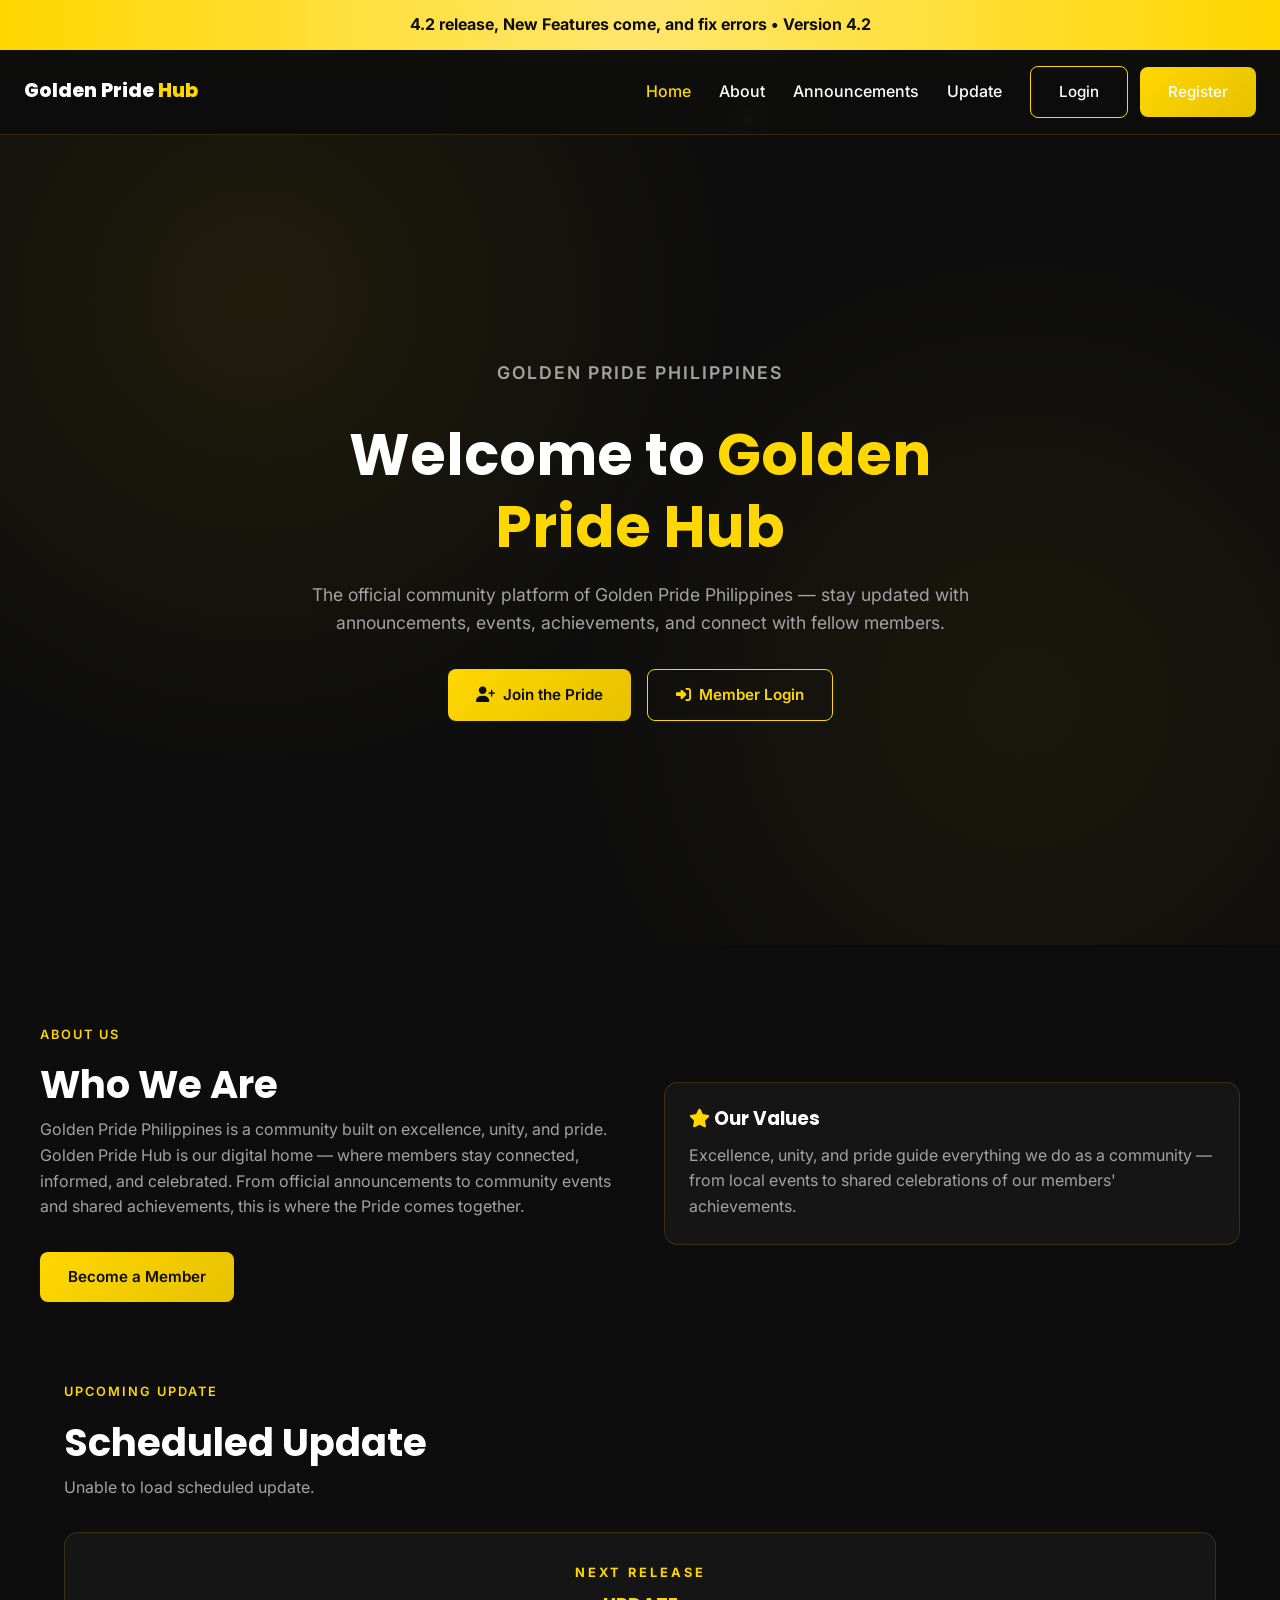
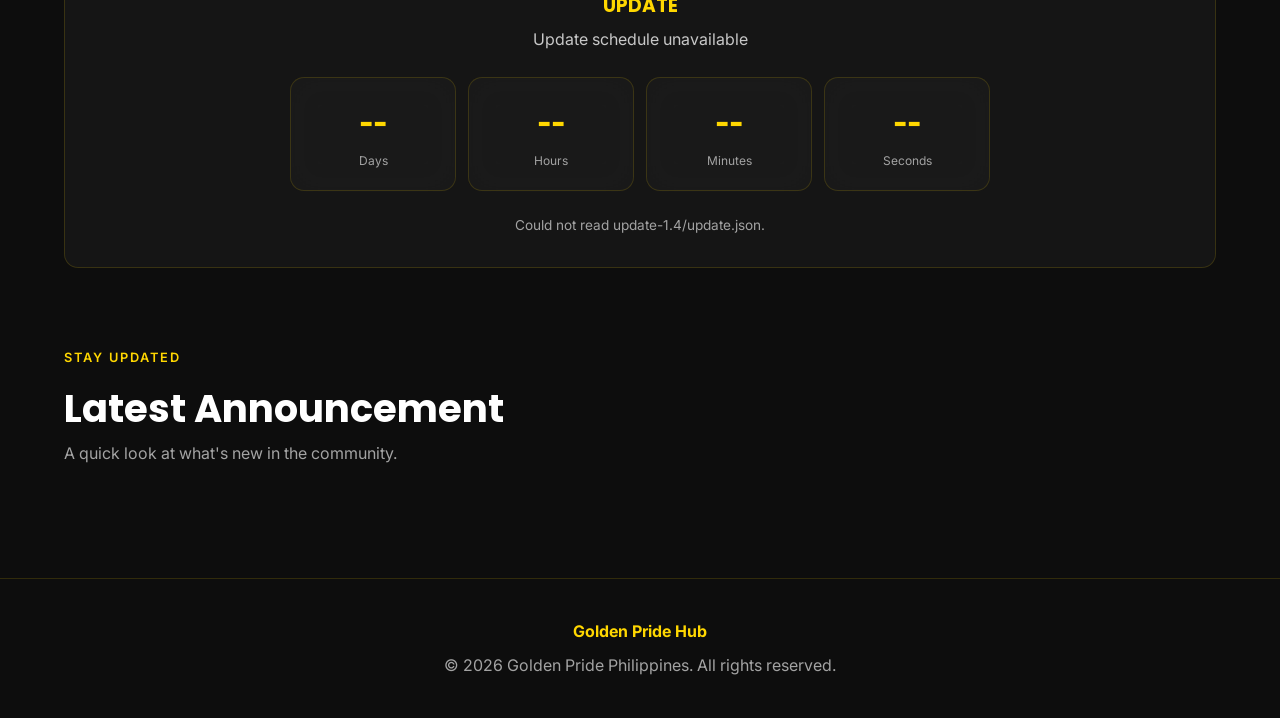
==== commit f6d95ee7: "Refactor index.html for improved structure" ====
--- a/index.html
+++ b/index.html
@@ -1,33 +1,21 @@
-<!DOCTYPE html>
-<html lang="en">
+<!DOCTYPE html><html lang="en">
 <head>
   <meta charset="UTF-8">
-  <meta name="viewport" content="width=device-width, initial-scale=1.0">
-
-  <title>Golden Pride Hub | Golden Pride Philippines</title>
-
-  <meta
-    name="description"
-    content="Official community hub of Golden Pride Philippines — announcements, events, gallery, and achievements."
-  >
+  <meta name="viewport" content="width=device-width, initial-scale=1.0">  <title>Golden Pride Hub | Golden Pride Philippines</title><meta
+name="description"
+content="Official community hub of Golden Pride Philippines — announcements, events, gallery, and achievements."
+
+«»
 
   <link rel="icon" href="assets/logo.png">
-  <link rel="manifest" href="manifest.json">
-
-  <meta name="theme-color" content="#ffd700">
-
-  <link rel="stylesheet" href="css/style.css">
-  <link rel="stylesheet" href="css/responsive.css">
-
-  <link
+  <link rel="manifest" href="manifest.json">  <meta name="theme-color" content="#ffd700">  <link rel="stylesheet" href="css/style.css">
+  <link rel="stylesheet" href="css/responsive.css">  <link
     rel="stylesheet"
     href="https://cdnjs.cloudflare.com/ajax/libs/font-awesome/6.5.1/css/all.min.css"
   >
-</head>
-
-<body class="landing-page">
-
-  <div class="gold-bubbles" aria-hidden="true">
+</head><body class="landing-page">  <!-- ============================================================
+       GOLD AMBIENT BUBBLES
+       ============================================================ -->  <div class="gold-bubbles" aria-hidden="true">
     <span class="bubble bubble-1"></span>
     <span class="bubble bubble-2"></span>
     <span class="bubble bubble-3"></span>
@@ -36,51 +24,29 @@
     <span class="bubble bubble-6"></span>
     <span class="bubble bubble-7"></span>
     <span class="bubble bubble-8"></span>
-  </div>
-
-<!-- ============================================================
-     RELEASE BANNER
-     SOURCE: version.json
-     ============================================================ -->
-
-<div
-  id="release-banner"
-  style="
-    text-align:center;
-    padding:12px 16px;
-    background:linear-gradient(90deg,#ffd700,#ffe66d,#ffd700);
-    color:#0d0d0d;
-    font-weight:700;
-    box-shadow:0 4px 20px rgba(255,215,0,.18);
-    position:relative;
-    z-index:1000;
-  "
->
+  </div>  <!-- ============================================================
+       PAGE CONTENT
+       ============================================================ -->  <div class="page-content"><!-- RELEASE BANNER -->
+
+<div id="release-banner">
   <span id="release-banner-text">
     Loading latest release...
   </span>
 </div>
 
 
-<!-- ============================================================
-     LOADING SCREEN
-     ============================================================ -->
+<!-- LOADING SCREEN -->
 
 <div id="loading-screen">
   <div class="spinner"></div>
 </div>
 
 
-<!-- ============================================================
-     NAVBAR
-     ============================================================ -->
+<!-- NAVBAR -->
 
 <nav class="navbar">
 
-  <a
-    href="index.html"
-    class="navbar-logo"
-  >
+  <a href="index.html" class="navbar-logo">
 
     <img
       src="assets/logo.png"
@@ -110,10 +76,7 @@
   <ul class="nav-menu">
 
     <li>
-      <a
-        href="index.html"
-        class="active"
-      >
+      <a href="index.html" class="active">
         Home
       </a>
     </li>
@@ -138,17 +101,11 @@
 
     <li class="nav-actions">
 
-      <a
-        href="login.html"
-        class="btn btn-outline"
-      >
+      <a href="login.html" class="btn btn-outline">
         Login
       </a>
 
-      <a
-        href="register.html"
-        class="btn btn-primary"
-      >
+      <a href="register.html" class="btn btn-primary">
         Register
       </a>
 
@@ -159,9 +116,7 @@
 </nav>
 
 
-<!-- ============================================================
-     HERO
-     ============================================================ -->
+<!-- HERO -->
 
 <header class="hero">
 
@@ -209,9 +164,7 @@
 </header>
 
 
-<!-- ============================================================
-     ABOUT
-     ============================================================ -->
+<!-- ABOUT -->
 
 <section
   class="about-section container"
@@ -256,19 +209,11 @@
     <div class="glass card fade-in">
 
       <h3>
-
         <i class="fa-solid fa-star text-gold"></i>
-
         Our Values
-
       </h3>
 
-      <p
-        style="
-          margin-top:12px;
-          color:var(--color-gray);
-        "
-      >
+      <p class="card-description">
 
         Excellence, unity, and pride guide everything
         we do as a community — from local events to
@@ -283,16 +228,11 @@
 </section>
 
 
-<!-- ============================================================
-     SCHEDULED UPDATE
-     SOURCE:
-     update-1.4/update.json
-     ============================================================ -->
+<!-- SCHEDULED UPDATE -->
 
 <section
-  class="container"
+  class="container update-section"
   id="scheduled-update"
-  style="padding-bottom:80px;"
 >
 
   <p class="hero-eyebrow">
@@ -311,26 +251,11 @@
   </p>
 
 
-  <div
-    class="glass card"
-    style="
-      text-align:center;
-      padding:30px;
-    "
-  >
-
-    <p
-      style="
-        color:var(--color-gold);
-        font-size:.8rem;
-        font-weight:700;
-        letter-spacing:3px;
-        margin-bottom:10px;
-      "
-    >
+  <div class="glass card update-card">
+
+    <p class="next-release-label">
       NEXT RELEASE
     </p>
-
 
     <h3
       id="update-version"
@@ -339,13 +264,9 @@
       UPDATE
     </h3>
 
-
     <p
       id="update-name"
-      style="
-        margin:10px auto 24px;
-        color:var(--color-gray-light);
-      "
+      class="update-name"
     >
       Loading...
     </p>
@@ -355,119 +276,48 @@
 
     <div
       id="update-countdown"
-      style="
-        display:grid;
-        grid-template-columns:
-          repeat(4,1fr);
-        gap:12px;
-        max-width:700px;
-        margin:0 auto 24px;
-      "
+      class="countdown-grid"
     >
 
-      <div
-        class="glass"
-        style="padding:18px 10px;"
-      >
-        <strong
-          id="count-days"
-          style="
-            display:block;
-            color:var(--color-gold);
-            font-size:2rem;
-            font-weight:800;
-          "
-        >
+      <div class="glass countdown-box">
+        <strong id="count-days">
           00
         </strong>
 
-        <span
-          style="
-            color:var(--color-gray);
-            font-size:.75rem;
-          "
-        >
+        <span>
           Days
         </span>
       </div>
 
 
-      <div
-        class="glass"
-        style="padding:18px 10px;"
-      >
-        <strong
-          id="count-hours"
-          style="
-            display:block;
-            color:var(--color-gold);
-            font-size:2rem;
-            font-weight:800;
-          "
-        >
+      <div class="glass countdown-box">
+        <strong id="count-hours">
           00
         </strong>
 
-        <span
-          style="
-            color:var(--color-gray);
-            font-size:.75rem;
-          "
-        >
+        <span>
           Hours
         </span>
       </div>
 
 
-      <div
-        class="glass"
-        style="padding:18px 10px;"
-      >
-        <strong
-          id="count-minutes"
-          style="
-            display:block;
-            color:var(--color-gold);
-            font-size:2rem;
-            font-weight:800;
-          "
-        >
+      <div class="glass countdown-box">
+        <strong id="count-minutes">
           00
         </strong>
 
-        <span
-          style="
-            color:var(--color-gray);
-            font-size:.75rem;
-          "
-        >
+        <span>
           Minutes
         </span>
       </div>
 
 
-      <div
-        class="glass"
-        style="padding:18px 10px;"
-      >
-        <strong
-          id="count-seconds"
-          style="
-            display:block;
-            color:var(--color-gold);
-            font-size:2rem;
-            font-weight:800;
-          "
-        >
+      <div class="glass countdown-box">
+        <strong id="count-seconds">
           00
         </strong>
 
-        <span
-          style="
-            color:var(--color-gray);
-            font-size:.75rem;
-          "
-        >
+        <span>
           Seconds
         </span>
       </div>
@@ -477,10 +327,7 @@
 
     <p
       id="update-status"
-      style="
-        color:var(--color-gray);
-        font-size:.85rem;
-      "
+      class="update-status"
     >
       Loading release schedule...
     </p>
@@ -490,14 +337,11 @@
 </section>
 
 
-<!-- ============================================================
-     ANNOUNCEMENTS
-     ============================================================ -->
+<!-- ANNOUNCEMENTS -->
 
 <section
-  class="container"
+  class="container announcements-section"
   id="announcements"
-  style="padding-bottom:80px;"
 >
 
   <p class="hero-eyebrow">
@@ -520,9 +364,7 @@
 </section>
 
 
-<!-- ============================================================
-     FOOTER
-     ============================================================ -->
+<!-- FOOTER -->
 
 <footer class="site-footer">
 
@@ -540,9 +382,7 @@
 </footer>
 
 
-<!-- ============================================================
-     SCROLL TOP
-     ============================================================ -->
+<!-- SCROLL TOP -->
 
 <button
   id="scroll-top"
@@ -552,509 +392,406 @@
   <i class="fa-solid fa-arrow-up"></i>
 </button>
 
-
-<!-- ============================================================
-     FIREBASE
-     ============================================================ -->
-
-<script src="https://www.gstatic.com/firebasejs/10.12.2/firebase-app-compat.js"></script>
-
-<script src="https://www.gstatic.com/firebasejs/10.12.2/firebase-auth-compat.js"></script>
-
-<script src="https://www.gstatic.com/firebasejs/10.12.2/firebase-firestore-compat.js"></script>
-
-<script src="js/firebase-config.js"></script>
-
-<script src="js/app.js"></script>
-
-<script src="js/dashboard.js"></script>
-
-
-<!-- ============================================================
-     PAGE + RELEASE + COUNTDOWN
-     ============================================================ -->
-
-<script>
-
-document.getElementById("year").textContent =
-  new Date().getFullYear();
-
-
-/* ============================================================
-   VERSION BANNER
-   SOURCE: version.json
-   ============================================================ */
-
-async function loadReleaseBanner() {
-
-  const banner =
-    document.getElementById(
-      "release-banner-text"
-    );
-
-  try {
-
-    const response =
-      await fetch(
-        "version.json?ts=" +
-        Date.now(),
-        {
-          cache:"no-store"
+  </div>  <!-- ============================================================
+       FIREBASE
+       ============================================================ -->  <script src="https://www.gstatic.com/firebasejs/10.12.2/firebase-app-compat.js"></script>  <script src="https://www.gstatic.com/firebasejs/10.12.2/firebase-auth-compat.js"></script>  <script src="https://www.gstatic.com/firebasejs/10.12.2/firebase-firestore-compat.js"></script>  <script src="js/firebase-config.js"></script>  <script src="js/app.js"></script>  <script src="js/dashboard.js"></script>  <!-- ============================================================
+       PAGE + RELEASE + COUNTDOWN
+       ============================================================ -->  <script>
+
+    document.getElementById("year").textContent =
+      new Date().getFullYear();
+
+
+    /* ============================================================
+       VERSION BANNER
+       SOURCE: version.json
+       ============================================================ */
+
+    async function loadReleaseBanner() {
+
+      const banner =
+        document.getElementById(
+          "release-banner-text"
+        );
+
+      try {
+
+        const response =
+          await fetch(
+            "version.json?ts=" +
+            Date.now(),
+            {
+              cache: "no-store"
+            }
+          );
+
+        if (!response.ok) {
+          throw new Error(
+            "version.json HTTP " +
+            response.status
+          );
         }
+
+        const data =
+          await response.json();
+
+        const version =
+          data.version
+            ? `Version ${data.version}`
+            : "";
+
+        const updateName =
+          data.updateName ||
+          "Golden Pride Hub";
+
+        banner.textContent =
+          version
+            ? `${updateName} • ${version}`
+            : updateName;
+
+      }
+
+      catch (error) {
+
+        console.error(
+          "Version banner error:",
+          error
+        );
+
+        banner.textContent =
+          "Golden Pride Hub";
+
+      }
+
+    }
+
+
+    /* ============================================================
+       SCHEDULED UPDATE
+       SOURCE:
+       update-1.4/update.json
+       ============================================================ */
+
+    async function loadScheduledUpdate() {
+
+      const updateName =
+        document.getElementById(
+          "update-name"
+        );
+
+      const updateVersion =
+        document.getElementById(
+          "update-version"
+        );
+
+      const description =
+        document.getElementById(
+          "update-description"
+        );
+
+      const status =
+        document.getElementById(
+          "update-status"
+        );
+
+      const days =
+        document.getElementById(
+          "count-days"
+        );
+
+      const hours =
+        document.getElementById(
+          "count-hours"
+        );
+
+      const minutes =
+        document.getElementById(
+          "count-minutes"
+        );
+
+      const seconds =
+        document.getElementById(
+          "count-seconds"
+        );
+
+
+      const UPDATE_URL =
+        "https://raw.githubusercontent.com/" +
+        "crislorencenenez7-byte/" +
+        "GPHub-Philippines/" +
+        "update-1.4/update.json?ts=" +
+        Date.now();
+
+
+      try {
+
+        const response =
+          await fetch(
+            UPDATE_URL,
+            {
+              cache: "no-store"
+            }
+          );
+
+
+        if (!response.ok) {
+
+          throw new Error(
+            "update.json HTTP " +
+            response.status
+          );
+
+        }
+
+
+        const data =
+          await response.json();
+
+
+        console.log(
+          "Loaded update-1.4/update.json:",
+          data
+        );
+
+
+        const version =
+          data.version || "";
+
+
+        const message =
+          data.updateName ||
+          "Scheduled Update";
+
+
+        if (version) {
+
+          updateVersion.textContent =
+            `UPDATE ${version}`;
+
+          description.textContent =
+            `Version ${version}`;
+
+        }
+
+        else {
+
+          updateVersion.textContent =
+            "UPDATE";
+
+        }
+
+
+        updateName.textContent =
+          message;
+
+
+        if (
+          !data.releaseDate ||
+          !data.releaseTime
+        ) {
+
+          throw new Error(
+            "releaseDate or releaseTime missing"
+          );
+
+        }
+
+
+        const releaseString =
+          `${data.releaseDate}T` +
+          `${data.releaseTime}:00+08:00`;
+
+
+        const releaseTime =
+          new Date(
+            releaseString
+          ).getTime();
+
+
+        if (
+          Number.isNaN(
+            releaseTime
+          )
+        ) {
+
+          throw new Error(
+            "Invalid release date/time"
+          );
+
+        }
+
+
+        function updateCountdown() {
+
+          const now =
+            Date.now();
+
+          const difference =
+            releaseTime -
+            now;
+
+
+          if (
+            difference <= 0
+          ) {
+
+            days.textContent = "00";
+            hours.textContent = "00";
+            minutes.textContent = "00";
+            seconds.textContent = "00";
+
+            status.textContent =
+              `${message} • UPDATE IS NOW LIVE!`;
+
+            return;
+
+          }
+
+
+          const totalSeconds =
+            Math.floor(
+              difference / 1000
+            );
+
+
+          const d =
+            Math.floor(
+              totalSeconds / 86400
+            );
+
+
+          const h =
+            Math.floor(
+              (
+                totalSeconds % 86400
+              ) / 3600
+            );
+
+
+          const m =
+            Math.floor(
+              (
+                totalSeconds % 3600
+              ) / 60
+            );
+
+
+          const s =
+            totalSeconds % 60;
+
+
+          days.textContent =
+            String(d).padStart(2, "0");
+
+          hours.textContent =
+            String(h).padStart(2, "0");
+
+          minutes.textContent =
+            String(m).padStart(2, "0");
+
+          seconds.textContent =
+            String(s).padStart(2, "0");
+
+
+          status.textContent =
+            `Releasing ${data.releaseDate} ` +
+            `at ${data.releaseTime} PH`;
+
+        }
+
+
+        updateCountdown();
+
+        setInterval(
+          updateCountdown,
+          1000
+        );
+
+      }
+
+      catch (error) {
+
+        console.error(
+          "Scheduled update error:",
+          error
+        );
+
+
+        updateVersion.textContent =
+          "UPDATE";
+
+        updateName.textContent =
+          "Update schedule unavailable";
+
+        description.textContent =
+          "Unable to load scheduled update.";
+
+        days.textContent = "--";
+        hours.textContent = "--";
+        minutes.textContent = "--";
+        seconds.textContent = "--";
+
+        status.textContent =
+          "Could not read update-1.4/update.json.";
+
+      }
+
+    }
+
+
+    /* ============================================================
+       ANNOUNCEMENT PREVIEW
+       ============================================================ */
+
+    function initPreview() {
+
+      if (
+        typeof loadRecentAnnouncementPreview ===
+          "function" &&
+        typeof db !== "undefined"
+      ) {
+
+        loadRecentAnnouncementPreview();
+
+      }
+
+      else {
+
+        setTimeout(
+          initPreview,
+          300
+        );
+
+      }
+
+    }
+
+
+    /* ============================================================
+       START
+       ============================================================ */
+
+    loadReleaseBanner();
+    loadScheduledUpdate();
+
+
+    if (
+      document.readyState ===
+      "loading"
+    ) {
+
+      document.addEventListener(
+        "DOMContentLoaded",
+        initPreview
       );
 
-    if (!response.ok) {
-
-      throw new Error(
-        "version.json HTTP " +
-        response.status
-      );
-
     }
 
-    const data =
-      await response.json();
-
-    const version =
-      data.version
-        ? `Version ${data.version}`
-        : "";
-
-    const updateName =
-      data.updateName ||
-      "Golden Pride Hub";
-
-    banner.textContent =
-      version
-        ? `${updateName} • ${version}`
-        : updateName;
-
-  }
-
-  catch(error) {
-
-    console.error(
-      "Version banner error:",
-      error
-    );
-
-    banner.textContent =
-      "Golden Pride Hub";
-
-  }
-
-}
-
-
-/* ============================================================
-   SCHEDULED UPDATE
-   SOURCE:
-   update-1.4/update.json
-
-   IMPORTANT:
-   DO NOT MOVE update.json TO main.
-
-   The file remains in:
-   update-1.4/update.json
-   ============================================================ */
-
-async function loadScheduledUpdate() {
-
-  const updateName =
-    document.getElementById(
-      "update-name"
-    );
-
-  const updateVersion =
-    document.getElementById(
-      "update-version"
-    );
-
-  const description =
-    document.getElementById(
-      "update-description"
-    );
-
-  const status =
-    document.getElementById(
-      "update-status"
-    );
-
-  const days =
-    document.getElementById(
-      "count-days"
-    );
-
-  const hours =
-    document.getElementById(
-      "count-hours"
-    );
-
-  const minutes =
-    document.getElementById(
-      "count-minutes"
-    );
-
-  const seconds =
-    document.getElementById(
-      "count-seconds"
-    );
-
-
-  /*
-    GitHub raw source.
-
-    Branch:
-    update-1.4
-
-    File:
-    update.json
-  */
-
-  const UPDATE_URL =
-    "https://raw.githubusercontent.com/" +
-    "crislorencenenez7-byte/" +
-    "GPHub-Philippines/" +
-    "update-1.4/update.json?ts=" +
-    Date.now();
-
-
-  try {
-
-    const response =
-      await fetch(
-        UPDATE_URL,
-        {
-          cache:"no-store"
-        }
-      );
-
-
-    if (!response.ok) {
-
-      throw new Error(
-        "update.json HTTP " +
-        response.status
-      );
+    else {
+
+      initPreview();
 
     }
 
-
-    const data =
-      await response.json();
-
-
-    console.log(
-      "Loaded update-1.4/update.json:",
-      data
-    );
-
-
-    /*
-      Expected JSON:
-
-      {
-        "version": "3.5",
-        "updateName":
-          "3.5 release, New Features come, and fix errors",
-        "releaseDate": "2026-08-15",
-        "releaseTime": "12:30",
-        "status": "scheduled"
-      }
-    */
-
-
-    const version =
-      data.version || "";
-
-
-    const message =
-      data.updateName ||
-      "Scheduled Update";
-
-
-    if (version) {
-
-      updateVersion.textContent =
-        `UPDATE ${version}`;
-
-      description.textContent =
-        `Version ${version}`;
-
-    }
-
-    else {
-
-      updateVersion.textContent =
-        "UPDATE";
-
-    }
-
-
-    updateName.textContent =
-      message;
-
-
-    if (
-      !data.releaseDate ||
-      !data.releaseTime
-    ) {
-
-      throw new Error(
-        "releaseDate or releaseTime missing"
-      );
-
-    }
-
-
-    /*
-      Philippine Time = UTC+8
-
-      Example:
-
-      2026-08-15
-      12:30
-
-      becomes:
-
-      2026-08-15T12:30:00+08:00
-    */
-
-    const releaseString =
-      `${data.releaseDate}T` +
-      `${data.releaseTime}:00+08:00`;
-
-
-    const releaseTime =
-      new Date(
-        releaseString
-      ).getTime();
-
-
-    if (
-      Number.isNaN(
-        releaseTime
-      )
-    ) {
-
-      throw new Error(
-        "Invalid release date/time"
-      );
-
-    }
-
-
-    function updateCountdown() {
-
-      const now =
-        Date.now();
-
-
-      const difference =
-        releaseTime -
-        now;
-
-
-      /*
-        RELEASED
-      */
-
-      if (
-        difference <= 0
-      ) {
-
-        days.textContent =
-          "00";
-
-        hours.textContent =
-          "00";
-
-        minutes.textContent =
-          "00";
-
-        seconds.textContent =
-          "00";
-
-
-        status.textContent =
-          `${message} • UPDATE IS NOW LIVE!`;
-
-        return;
-
-      }
-
-
-      /*
-        COUNTDOWN
-      */
-
-      const totalSeconds =
-        Math.floor(
-          difference / 1000
-        );
-
-
-      const d =
-        Math.floor(
-          totalSeconds / 86400
-        );
-
-
-      const h =
-        Math.floor(
-          (
-            totalSeconds % 86400
-          ) / 3600
-        );
-
-
-      const m =
-        Math.floor(
-          (
-            totalSeconds % 3600
-          ) / 60
-        );
-
-
-      const s =
-        totalSeconds % 60;
-
-
-      days.textContent =
-        String(d)
-          .padStart(2,"0");
-
-
-      hours.textContent =
-        String(h)
-          .padStart(2,"0");
-
-
-      minutes.textContent =
-        String(m)
-          .padStart(2,"0");
-
-
-      seconds.textContent =
-        String(s)
-          .padStart(2,"0");
-
-
-      status.textContent =
-        `Releasing ${data.releaseDate} ` +
-        `at ${data.releaseTime} PH`;
-
-    }
-
-
-    updateCountdown();
-
-
-    setInterval(
-      updateCountdown,
-      1000
-    );
-
-  }
-
-  catch(error) {
-
-    console.error(
-      "Scheduled update error:",
-      error
-    );
-
-
-    updateVersion.textContent =
-      "UPDATE";
-
-
-    updateName.textContent =
-      "Update schedule unavailable";
-
-
-    description.textContent =
-      "Unable to load scheduled update.";
-
-
-    days.textContent =
-      "--";
-
-    hours.textContent =
-      "--";
-
-    minutes.textContent =
-      "--";
-
-    seconds.textContent =
-      "--";
-
-
-    status.textContent =
-      "Could not read update-1.4/update.json.";
-
-  }
-
-}
-
-
-/* ============================================================
-   ANNOUNCEMENT PREVIEW
-   Firebase failure is independent from countdown.
-   ============================================================ */
-
-function initPreview() {
-
-  if (
-    typeof loadRecentAnnouncementPreview ===
-      "function" &&
-    typeof db !== "undefined"
-  ) {
-
-    loadRecentAnnouncementPreview();
-
-  }
-
-  else {
-
-    setTimeout(
-      initPreview,
-      300
-    );
-
-  }
-
-}
-
-
-/* ============================================================
-   START
-   ============================================================ */
-
-loadReleaseBanner();
-
-loadScheduledUpdate();
-
-
-if (
-  document.readyState ===
-  "loading"
-) {
-
-  document.addEventListener(
-    "DOMContentLoaded",
-    initPreview
-  );
-
-}
-
-else {
-
-  initPreview();
-
-}
-
-</script>
-
-</body>
+  </script></body>
 </html>
--- a/css/style.css
+++ b/css/style.css
@@ -1,819 +1,1414 @@
-/* ============================================================
-   style.css — Golden Pride Hub
-   Core design system: variables, resets, typography, buttons,
-   glassmorphism, cards, animations, shared components.
-   ============================================================ */
-
-/* ---------- Fonts ---------- */
 @import url("https://fonts.googleapis.com/css2?family=Poppins:wght@400;500;600;700;800&family=Inter:wght@400;500;600&display=swap");
 
-/* ---------- Variables ---------- */
+/* ============================================================
+GOLDEN PRIDE HUB
+CORE DESIGN SYSTEM
+============================================================ */
+
 :root {
-  --color-black: #0d0d0d;
-  --color-black-soft: #161616;
-  --color-black-elevated: #1c1c1c;
-  --color-gold: #ffd700;
-  --color-gold-soft: #e6c200;
-  --color-white: #ffffff;
-  --color-gray: #a3a3a3;
-  --color-border: rgba(255, 215, 0, 0.15);
-
-  --font-heading: "Poppins", sans-serif;
-  --font-body: "Inter", sans-serif;
-
-  --radius-sm: 8px;
-  --radius-md: 14px;
-  --radius-lg: 22px;
-
-  --shadow-gold: 0 8px 24px rgba(255, 215, 0, 0.12);
-  --transition: 0.25s ease;
-}
-
-/* ---------- Reset ---------- */
+--color-black: #0d0d0d;
+--color-black-soft: #161616;
+--color-black-elevated: #1c1c1c;
+
+--color-gold: #ffd700;
+--color-gold-soft: #e6c200;
+--color-gold-light: #ffe66d;
+
+--color-white: #ffffff;
+--color-gray: #a3a3a3;
+--color-gray-light: #c8c8c8;
+
+--color-border: rgba(255, 215, 0, 0.15);
+
+--font-heading: "Poppins", sans-serif;
+--font-body: "Inter", sans-serif;
+
+--radius-sm: 8px;
+--radius-md: 14px;
+--radius-lg: 22px;
+
+--shadow-gold:
+0 8px 24px rgba(255, 215, 0, 0.12);
+
+--shadow-dark:
+0 10px 30px rgba(0, 0, 0, 0.35);
+
+--transition: 0.25s ease;
+}
+
+/* ============================================================
+RESET
+============================================================ */
+
 * {
   margin: 0;
   padding: 0;
   box-sizing: border-box;
-}
+  }
 
 html {
-  scroll-behavior: smooth;
+scroll-behavior: smooth;
 }
 
 body {
-  font-family: var(--font-body);
-  background: var(--color-black);
-  color: var(--color-white);
-  line-height: 1.6;
-  overflow-x: hidden;
-}
-
-h1, h2, h3, h4, h5, h6 {
-  font-family: var(--font-heading);
-  font-weight: 700;
-  line-height: 1.25;
+font-family: var(--font-body);
+background: var(--color-black);
+color: var(--color-white);
+line-height: 1.6;
+overflow-x: hidden;
+}
+
+h1,
+h2,
+h3,
+h4,
+h5,
+h6 {
+font-family: var(--font-heading);
+font-weight: 700;
+line-height: 1.25;
 }
 
 a {
-  text-decoration: none;
-  color: inherit;
+text-decoration: none;
+color: inherit;
 }
 
 ul {
-  list-style: none;
+list-style: none;
 }
 
 img {
-  max-width: 100%;
-  display: block;
+max-width: 100%;
+display: block;
+}
+
+button,
+input,
+textarea,
+select {
+font-family: var(--font-body);
 }
 
 button {
-  font-family: var(--font-body);
-  cursor: pointer;
-  border: none;
-  background: none;
-}
-
-input, textarea, select {
-  font-family: var(--font-body);
-}
+cursor: pointer;
+border: none;
+background: none;
+}
+
+/* ============================================================
+CONTAINER
+============================================================ */
 
 .container {
-  width: 100%;
-  max-width: 1200px;
-  margin: 0 auto;
-  padding: 0 24px;
-}
-
-/* ---------- Loading Screen ---------- */
+width: 100%;
+max-width: 1200px;
+margin: 0 auto;
+padding-left: 24px;
+padding-right: 24px;
+}
+
+/* ============================================================
+LANDING PAGE LAYER SYSTEM
+============================================================ */
+
+.landing-page {
+position: relative;
+isolation: isolate;
+min-height: 100vh;
+}
+
+.page-content {
+position: relative;
+z-index: 2;
+}
+
+/* ============================================================
+AMBIENT GOLD LIGHT
+============================================================ */
+
+.landing-page::before {
+content: "";
+position: fixed;
+inset: 0;
+
+pointer-events: none;
+
+z-index: 0;
+
+background:
+radial-gradient(
+circle at 50% 25%,
+rgba(255, 215, 0, 0.055),
+transparent 28%
+),
+radial-gradient(
+circle at 15% 75%,
+rgba(255, 215, 0, 0.035),
+transparent 25%
+),
+radial-gradient(
+circle at 90% 45%,
+rgba(255, 215, 0, 0.03),
+transparent 22%
+);
+}
+
+/* ============================================================
+GOLD BUBBLES
+============================================================ */
+
+.gold-bubbles {
+position: fixed;
+inset: 0;
+
+width: 100%;
+height: 100%;
+
+overflow: hidden;
+
+pointer-events: none;
+
+z-index: 1;
+}
+
+.gold-bubbles .bubble {
+position: absolute;
+
+display: block;
+
+width: var(--bubble-size, 18px);
+height: var(--bubble-size, 18px);
+
+border-radius: 50%;
+
+opacity: 0.42;
+
+background:
+radial-gradient(
+circle at 30% 28%,
+rgba(255, 255, 255, 0.9) 0 7%,
+rgba(255, 230, 109, 0.85) 18%,
+rgba(255, 215, 0, 0.5) 48%,
+rgba(255, 215, 0, 0) 72%
+);
+
+box-shadow:
+0 0 14px rgba(255, 215, 0, 0.24),
+inset 0 0 7px rgba(255, 255, 255, 0.2);
+
+filter: blur(0.15px);
+
+will-change: transform;
+
+animation:
+goldBubbleFloat
+var(--bubble-speed, 13s)
+ease-in-out
+infinite;
+}
+
+/* ---------- Bubble Positions ---------- */
+
+.bubble-1 {
+--bubble-size: 18px;
+--bubble-speed: 12s;
+
+top: 18%;
+left: 8%;
+}
+
+.bubble-2 {
+--bubble-size: 28px;
+--bubble-speed: 15s;
+
+top: 35%;
+left: 22%;
+}
+
+.bubble-3 {
+--bubble-size: 14px;
+--bubble-speed: 10s;
+
+top: 70%;
+left: 12%;
+}
+
+.bubble-4 {
+--bubble-size: 24px;
+--bubble-speed: 14s;
+
+top: 22%;
+right: 12%;
+}
+
+.bubble-5 {
+--bubble-size: 16px;
+--bubble-speed: 11s;
+
+top: 48%;
+right: 24%;
+}
+
+.bubble-6 {
+--bubble-size: 32px;
+--bubble-speed: 17s;
+
+top: 76%;
+right: 10%;
+}
+
+.bubble-7 {
+--bubble-size: 12px;
+--bubble-speed: 9s;
+
+top: 60%;
+left: 42%;
+}
+
+.bubble-8 {
+--bubble-size: 20px;
+--bubble-speed: 13s;
+
+top: 12%;
+left: 58%;
+}
+
+/* ============================================================
+BUBBLE ANIMATION
+============================================================ */
+
+@keyframes goldBubbleFloat {
+
+0% {
+transform:
+translate3d(0, 0, 0)
+scale(1);
+}
+
+25% {
+transform:
+translate3d(12px, -18px, 0)
+scale(1.05);
+}
+
+50% {
+transform:
+translate3d(-8px, -35px, 0)
+scale(0.95);
+}
+
+75% {
+transform:
+translate3d(16px, -18px, 0)
+scale(1.04);
+}
+
+100% {
+transform:
+translate3d(0, 0, 0)
+scale(1);
+}
+}
+
+/* ============================================================
+RELEASE BANNER
+============================================================ */
+
+#release-banner {
+position: relative;
+
+z-index: 100;
+
+width: 100%;
+
+text-align: center;
+
+padding: 12px 16px;
+
+background:
+linear-gradient(
+90deg,
+var(--color-gold),
+var(--color-gold-light),
+var(--color-gold)
+);
+
+color: var(--color-black);
+
+font-weight: 700;
+
+box-shadow:
+0 4px 20px rgba(255, 215, 0, 0.18);
+}
+
+/* ============================================================
+LOADING SCREEN
+============================================================ */
+
 #loading-screen {
-  position: fixed;
-  inset: 0;
-  background: var(--color-black);
-  display: flex;
-  align-items: center;
-  justify-content: center;
-  z-index: 9999;
-  transition: opacity 0.4s ease;
-}
+position: fixed;
+
+inset: 0;
+
+display: flex;
+
+align-items: center;
+justify-content: center;
+
+background: var(--color-black);
+
+z-index: 9999;
+
+transition:
+opacity 0.4s ease,
+visibility 0.4s ease;
+}
+
 #loading-screen.hide {
-  opacity: 0;
-}
+opacity: 0;
+visibility: hidden;
+pointer-events: none;
+}
+
 .spinner {
-  width: 48px;
-  height: 48px;
-  border: 3px solid rgba(255, 215, 0, 0.2);
-  border-top-color: var(--color-gold);
-  border-radius: 50%;
-  animation: spin 0.8s linear infinite;
-}
+width: 48px;
+height: 48px;
+
+border: 3px solid rgba(255, 215, 0, 0.2);
+
+border-top-color:
+var(--color-gold);
+
+border-radius: 50%;
+
+animation:
+spin 0.8s linear infinite;
+}
+
 @keyframes spin {
-  to { transform: rotate(360deg); }
-}
-
-/* ---------- Glassmorphism ---------- */
+to {
+transform: rotate(360deg);
+}
+}
+
+/* ============================================================
+GLASSMORPHISM
+============================================================ */
+
 .glass {
-  background: rgba(28, 28, 28, 0.6);
-  backdrop-filter: blur(16px);
-  -webkit-backdrop-filter: blur(16px);
-  border: 1px solid var(--color-border);
-  border-radius: var(--radius-md);
-}
-
-/* ---------- Buttons ---------- */
+background:
+rgba(28, 28, 28, 0.62);
+
+backdrop-filter:
+blur(16px);
+
+-webkit-backdrop-filter:
+blur(16px);
+
+border:
+1px solid var(--color-border);
+
+border-radius:
+var(--radius-md);
+}
+
+/* ============================================================
+BUTTONS
+============================================================ */
+
 .btn {
-  display: inline-flex;
-  align-items: center;
-  justify-content: center;
-  gap: 8px;
-  padding: 13px 28px;
-  border-radius: var(--radius-sm);
-  font-weight: 600;
-  font-size: 0.95rem;
-  transition: transform var(--transition), box-shadow var(--transition), background var(--transition);
-  position: relative;
-  overflow: hidden;
-}
+position: relative;
+
+display: inline-flex;
+
+align-items: center;
+justify-content: center;
+
+gap: 8px;
+
+padding: 13px 28px;
+
+border-radius:
+var(--radius-sm);
+
+font-weight: 600;
+
+font-size: 0.95rem;
+
+overflow: hidden;
+
+transition:
+transform var(--transition),
+box-shadow var(--transition),
+background var(--transition);
+}
+
 .btn-primary {
-  background: linear-gradient(135deg, var(--color-gold), var(--color-gold-soft));
-  color: var(--color-black);
-}
+background:
+linear-gradient(
+135deg,
+var(--color-gold),
+var(--color-gold-soft)
+);
+
+color:
+var(--color-black);
+}
+
 .btn-primary:hover {
-  transform: translateY(-2px);
-  box-shadow: var(--shadow-gold);
-}
+transform:
+translateY(-2px);
+
+box-shadow:
+var(--shadow-gold);
+}
+
 .btn-outline {
-  background: transparent;
-  border: 1.5px solid var(--color-gold);
-  color: var(--color-gold);
-}
+background:
+transparent;
+
+border:
+1.5px solid var(--color-gold);
+
+color:
+var(--color-gold);
+}
+
 .btn-outline:hover {
-  background: rgba(255, 215, 0, 0.08);
-  transform: translateY(-2px);
-}
+background:
+rgba(255, 215, 0, 0.08);
+
+transform:
+translateY(-2px);
+}
+
 .btn-block {
-  width: 100%;
-}
+width: 100%;
+}
+
 .btn:disabled {
-  opacity: 0.6;
-  cursor: not-allowed;
-  transform: none !important;
-}
-.btn-loading::after {
-  content: "";
-  width: 16px;
-  height: 16px;
-  border: 2px solid rgba(0,0,0,0.3);
-  border-top-color: var(--color-black);
-  border-radius: 50%;
-  animation: spin 0.7s linear infinite;
-  margin-left: 6px;
-}
-
-/* Ripple effect */
+opacity: 0.6;
+
+cursor: not-allowed;
+
+transform: none !important;
+}
+
+/* ---------- Ripple ---------- */
+
 .btn::before {
-  content: "";
-  position: absolute;
-  width: 0; height: 0;
-  border-radius: 50%;
-  background: rgba(255,255,255,0.4);
-  transform: translate(-50%, -50%);
-  top: 50%; left: 50%;
-  transition: width 0.4s ease, height 0.4s ease;
-}
+content: "";
+
+position: absolute;
+
+width: 0;
+height: 0;
+
+border-radius: 50%;
+
+background:
+rgba(255, 255, 255, 0.4);
+
+transform:
+translate(-50%, -50%);
+
+top: 50%;
+left: 50%;
+
+transition:
+width 0.4s ease,
+height 0.4s ease;
+}
+
 .btn:active::before {
-  width: 220px;
-  height: 220px;
-}
+width: 220px;
+height: 220px;
+}
+
+/* ============================================================
+ICON BUTTON
+============================================================ */
 
 .btn-icon {
-  width: 36px;
-  height: 36px;
-  border-radius: 50%;
-  display: inline-flex;
-  align-items: center;
-  justify-content: center;
-  color: var(--color-gold);
-  background: rgba(255, 215, 0, 0.08);
-  transition: background var(--transition), transform var(--transition);
-}
+width: 36px;
+height: 36px;
+
+border-radius: 50%;
+
+display: inline-flex;
+
+align-items: center;
+justify-content: center;
+
+color:
+var(--color-gold);
+
+background:
+rgba(255, 215, 0, 0.08);
+
+transition:
+background var(--transition),
+transform var(--transition);
+}
+
 .btn-icon:hover {
-  background: rgba(255, 215, 0, 0.18);
-  transform: scale(1.08);
-}
-
-/* ---------- Section Headings ---------- */
+background:
+rgba(255, 215, 0, 0.18);
+
+transform:
+scale(1.08);
+}
+
+/* ============================================================
+TYPOGRAPHY
+============================================================ */
+
+.text-gold {
+color:
+var(--color-gold);
+}
+
 .section-title {
-  font-size: clamp(1.6rem, 3vw, 2.4rem);
-  margin-bottom: 8px;
-}
+font-size:
+clamp(1.6rem, 3vw, 2.4rem);
+
+margin-bottom:
+8px;
+}
+
 .section-subtitle {
-  color: var(--color-gray);
-  margin-bottom: 32px;
-}
-.text-gold { color: var(--color-gold); }
-
-/* ---------- Cards ---------- */
+color:
+var(--color-gray);
+
+margin-bottom:
+32px;
+}
+
+/* ============================================================
+NAVBAR
+============================================================ */
+
+.navbar {
+position: sticky;
+
+top: 0;
+
+z-index: 500;
+
+display: flex;
+
+align-items: center;
+justify-content: space-between;
+
+padding: 16px 24px;
+
+background:
+rgba(13, 13, 13, 0.86);
+
+backdrop-filter:
+blur(12px);
+
+-webkit-backdrop-filter:
+blur(12px);
+
+border-bottom:
+1px solid var(--color-border);
+}
+
+.navbar-logo {
+display: flex;
+
+align-items: center;
+
+gap: 10px;
+
+font-family:
+var(--font-heading);
+
+font-weight:
+800;
+
+font-size:
+1.2rem;
+}
+
+.navbar-logo img {
+width: 36px;
+height: 36px;
+
+object-fit: contain;
+}
+
+.nav-menu {
+display: flex;
+
+align-items: center;
+
+gap: 28px;
+}
+
+.nav-menu a {
+position: relative;
+
+font-weight: 500;
+
+color:
+var(--color-white);
+
+transition:
+color var(--transition);
+}
+
+.nav-menu a:hover,
+.nav-menu a.active {
+color:
+var(--color-gold);
+}
+
+.nav-actions {
+display: flex;
+
+align-items: center;
+
+gap: 12px;
+}
+
+.nav-toggle {
+display: none;
+
+flex-direction: column;
+
+gap: 5px;
+
+width: 28px;
+}
+
+.nav-toggle span {
+height: 2px;
+
+background:
+var(--color-gold);
+
+transition:
+var(--transition);
+}
+
+/* ============================================================
+HERO
+============================================================ */
+
+.hero {
+position: relative;
+
+min-height: 90vh;
+
+display: flex;
+
+align-items: center;
+justify-content: center;
+
+text-align: center;
+
+padding:
+60px 24px;
+
+background:
+radial-gradient(
+circle at 20% 20%,
+rgba(255, 215, 0, 0.08),
+transparent 40%
+),
+radial-gradient(
+circle at 80% 70%,
+rgba(255, 215, 0, 0.06),
+transparent 40%
+),
+var(--color-black);
+}
+
+.hero-content {
+max-width: 720px;
+}
+
+.hero-eyebrow {
+color:
+var(--color-gold);
+
+text-transform:
+uppercase;
+
+letter-spacing:
+2px;
+
+font-size:
+0.8rem;
+
+font-weight:
+600;
+
+margin-bottom:
+16px;
+}
+
+.hero h1 {
+font-size:
+clamp(2.2rem, 5vw, 3.6rem);
+
+margin-bottom:
+18px;
+}
+
+.hero p {
+color:
+var(--color-gray);
+
+font-size:
+1.1rem;
+
+margin-bottom:
+32px;
+}
+
+.hero-actions {
+display: flex;
+
+gap: 16px;
+
+justify-content: center;
+
+flex-wrap: wrap;
+}
+
+/* ============================================================
+ABOUT
+============================================================ */
+
+.about-section {
+padding:
+80px 0;
+}
+
+.about-grid {
+display: grid;
+
+grid-template-columns:
+1fr 1fr;
+
+gap:
+48px;
+
+align-items:
+center;
+}
+
 .card {
-  padding: 24px;
-  transition: transform var(--transition), box-shadow var(--transition);
-}
+padding:
+24px;
+
+transition:
+transform var(--transition),
+box-shadow var(--transition);
+}
+
 .card:hover {
-  transform: translateY(-4px);
-  box-shadow: var(--shadow-gold);
-}
-
-/* ---------- Toasts ---------- */
-#toast-container {
-  position: fixed;
-  bottom: 24px;
-  right: 24px;
-  z-index: 10000;
-  display: flex;
-  flex-direction: column;
-  gap: 10px;
-}
-.toast {
-  display: flex;
-  align-items: center;
-  gap: 10px;
-  padding: 14px 18px;
-  border-radius: var(--radius-sm);
-  background: var(--color-black-elevated);
-  border: 1px solid var(--color-border);
-  color: var(--color-white);
-  transform: translateX(120%);
-  opacity: 0;
-  transition: transform 0.3s ease, opacity 0.3s ease;
-  min-width: 260px;
-  box-shadow: 0 6px 20px rgba(0,0,0,0.4);
-}
-.toast.show {
-  transform: translateX(0);
-  opacity: 1;
-}
-.toast-success i { color: #4ade80; }
-.toast-error i { color: #f87171; }
-.toast-warning i { color: var(--color-gold); }
-.toast-info i { color: #60a5fa; }
-
-/* ---------- Confirmation Dialog ---------- */
-.confirm-overlay {
-  position: fixed;
-  inset: 0;
-  background: rgba(0,0,0,0.6);
-  display: flex;
-  align-items: center;
-  justify-content: center;
-  z-index: 10001;
-  opacity: 0;
-  transition: opacity 0.25s ease;
-}
-.confirm-overlay.show { opacity: 1; }
-.confirm-box {
-  padding: 28px;
-  max-width: 360px;
-  text-align: center;
-}
-.confirm-box p {
-  margin-bottom: 20px;
-  font-size: 1.05rem;
-}
-.confirm-actions {
-  display: flex;
-  gap: 12px;
-  justify-content: center;
-}
-
-/* ---------- Scroll To Top ---------- */
+transform:
+translateY(-4px);
+
+box-shadow:
+var(--shadow-gold);
+}
+
+.card-description {
+margin-top:
+12px;
+
+color:
+var(--color-gray);
+}
+
+/* ============================================================
+SCHEDULED UPDATE
+============================================================ */
+
+.update-section {
+padding-bottom:
+80px;
+}
+
+.update-card {
+text-align:
+center;
+
+padding:
+30px;
+}
+
+.next-release-label {
+color:
+var(--color-gold);
+
+font-size:
+0.8rem;
+
+font-weight:
+700;
+
+letter-spacing:
+3px;
+
+margin-bottom:
+10px;
+}
+
+.update-name {
+margin:
+10px auto 24px;
+
+color:
+var(--color-gray-light);
+}
+
+.countdown-grid {
+display:
+grid;
+
+grid-template-columns:
+repeat(4, 1fr);
+
+gap:
+12px;
+
+max-width:
+700px;
+
+margin:
+0 auto 24px;
+}
+
+.countdown-box {
+padding:
+18px 10px;
+}
+
+.countdown-box strong {
+display:
+block;
+
+color:
+var(--color-gold);
+
+font-size:
+2rem;
+
+font-weight:
+800;
+}
+
+.countdown-box span {
+color:
+var(--color-gray);
+
+font-size:
+0.75rem;
+}
+
+.update-status {
+color:
+var(--color-gray);
+
+font-size:
+0.85rem;
+}
+
+/* ============================================================
+ANNOUNCEMENTS
+============================================================ */
+
+.announcements-section {
+padding-bottom:
+80px;
+}
+
+/* ============================================================
+GRIDS
+============================================================ */
+
+.grid {
+display:
+grid;
+
+gap:
+24px;
+}
+
+.grid-2 {
+grid-template-columns:
+repeat(2, 1fr);
+}
+
+.grid-3 {
+grid-template-columns:
+repeat(3, 1fr);
+}
+
+.grid-4 {
+grid-template-columns:
+repeat(4, 1fr);
+}
+
+/* ============================================================
+ANNOUNCEMENT CARDS
+============================================================ */
+
+.announcement-card {
+overflow:
+hidden;
+}
+
+.announcement-card img {
+width:
+100%;
+
+height:
+180px;
+
+object-fit:
+cover;
+}
+
+.announcement-card-body {
+padding:
+20px;
+}
+
+.announcement-card-body h3 {
+margin-bottom:
+8px;
+}
+
+.announcement-card-body p {
+color:
+var(--color-gray);
+
+margin-bottom:
+14px;
+
+font-size:
+0.92rem;
+}
+
+.announcement-meta {
+display:
+flex;
+
+gap:
+16px;
+
+flex-wrap:
+wrap;
+
+font-size:
+0.8rem;
+
+color:
+var(--color-gold);
+}
+
+.announcement-actions {
+display:
+flex;
+
+gap:
+8px;
+
+margin-top:
+14px;
+}
+
+/* ============================================================
+SOCIAL
+============================================================ */
+
+.social-row {
+display:
+flex;
+
+gap:
+10px;
+
+margin-top:
+14px;
+
+padding-top:
+14px;
+
+border-top:
+1px solid var(--color-border);
+}
+
+.social-btn {
+display:
+flex;
+
+align-items:
+center;
+
+gap:
+6px;
+
+color:
+var(--color-gray);
+
+font-size:
+0.85rem;
+
+padding:
+6px 10px;
+
+border-radius:
+8px;
+
+transition:
+all var(--transition);
+}
+
+.social-btn:hover {
+background:
+rgba(255, 215, 0, 0.08);
+
+color:
+var(--color-gold);
+}
+
+.social-btn.liked {
+color:
+#f87171;
+}
+
+.social-btn.liked i {
+color:
+#f87171;
+}
+
+/* ============================================================
+FOOTER
+============================================================ */
+
+.site-footer {
+position:
+relative;
+
+padding:
+40px 24px;
+
+text-align:
+center;
+
+border-top:
+1px solid var(--color-border);
+
+color:
+var(--color-gray);
+}
+
+.footer-logo {
+color:
+var(--color-gold);
+
+font-weight:
+700;
+
+margin-bottom:
+8px;
+}
+
+/* ============================================================
+SCROLL TOP
+============================================================ */
+
 #scroll-top {
-  position: fixed;
-  bottom: 24px;
-  left: 24px;
-  width: 44px;
-  height: 44px;
-  border-radius: 50%;
-  background: var(--color-gold);
-  color: var(--color-black);
-  display: flex;
-  align-items: center;
-  justify-content: center;
-  opacity: 0;
-  pointer-events: none;
-  transform: translateY(20px);
-  transition: all var(--transition);
-  z-index: 999;
-}
+position:
+fixed;
+
+bottom:
+24px;
+
+left:
+24px;
+
+width:
+44px;
+
+height:
+44px;
+
+border-radius:
+50%;
+
+background:
+var(--color-gold);
+
+color:
+var(--color-black);
+
+display:
+flex;
+
+align-items:
+center;
+
+justify-content:
+center;
+
+opacity:
+0;
+
+pointer-events:
+none;
+
+transform:
+translateY(20px);
+
+transition:
+all var(--transition);
+
+z-index:
+999;
+}
+
 #scroll-top.visible {
-  opacity: 1;
-  pointer-events: auto;
-  transform: translateY(0);
-}
-
-/* ---------- Empty States ---------- */
+opacity:
+1;
+
+pointer-events:
+auto;
+
+transform:
+translateY(0);
+}
+
+/* ============================================================
+EMPTY STATE
+============================================================ */
+
 .empty-state {
-  text-align: center;
-  color: var(--color-gray);
-  padding: 40px 0;
-  grid-column: 1 / -1;
-}
-
-/* ---------- Animations ---------- */
+text-align:
+center;
+
+color:
+var(--color-gray);
+
+padding:
+40px 0;
+
+grid-column:
+1 / -1;
+}
+
+/* ============================================================
+ANIMATIONS
+============================================================ */
+
 .fade-in {
-  animation: fadeIn 0.5s ease both;
-}
+animation:
+fadeIn 0.5s ease both;
+}
+
 @keyframes fadeIn {
-  from { opacity: 0; transform: translateY(12px); }
-  to { opacity: 1; transform: translateY(0); }
-}
+
+from {
+opacity: 0;
+
+transform:
+  translateY(12px);
+
+}
+
+to {
+opacity: 1;
+
+transform:
+  translateY(0);
+
+}
+}
+
 .slide-in {
-  animation: slideIn 0.5s ease both;
-}
+animation:
+slideIn 0.5s ease both;
+}
+
 @keyframes slideIn {
-  from { opacity: 0; transform: translateX(-24px); }
-  to { opacity: 1; transform: translateX(0); }
-}
-
-/* ---------- Navbar (public pages) ---------- */
+
+from {
+opacity: 0;
+
+transform:
+  translateX(-24px);
+
+}
+
+to {
+opacity: 1;
+
+transform:
+  translateX(0);
+
+}
+}
+
+/* ============================================================
+RESPONSIVE FALLBACK
+============================================================ */
+
+@media (max-width: 900px) {
+
+.about-grid {
+grid-template-columns:
+1fr;
+}
+
+.grid-3 {
+grid-template-columns:
+repeat(2, 1fr);
+}
+
+.grid-4 {
+grid-template-columns:
+repeat(2, 1fr);
+}
+
+.nav-menu {
+gap:
+16px;
+}
+
+}
+
+@media (max-width: 700px) {
+
 .navbar {
-  position: sticky;
-  top: 0;
-  z-index: 500;
-  display: flex;
-  align-items: center;
-  justify-content: space-between;
-  padding: 16px 24px;
-  background: rgba(13,13,13,0.85);
-  backdrop-filter: blur(12px);
-  border-bottom: 1px solid var(--color-border);
-}
+padding:
+14px 18px;
+}
+
+.nav-toggle {
+display:
+flex;
+}
+
+.nav-menu {
+display:
+none;
+}
+
+.hero {
+min-height:
+80vh;
+
+padding:
+  50px 20px;
+
+}
+
+.hero p {
+font-size:
+1rem;
+}
+
+.countdown-grid {
+grid-template-columns:
+repeat(2, 1fr);
+}
+
+.grid-3,
+.grid-2 {
+grid-template-columns:
+1fr;
+}
+
+.update-card {
+padding:
+22px 16px;
+}
+
+#scroll-top {
+left:
+16px;
+
+bottom:
+  16px;
+
+}
+
+}
+
+@media (max-width: 420px) {
+
+.container {
+padding-left:
+16px;
+
+padding-right:
+  16px;
+
+}
+
+.hero-actions {
+flex-direction:
+column;
+}
+
+.hero-actions .btn {
+width:
+100%;
+}
+
+.countdown-box strong {
+font-size:
+1.6rem;
+}
+
 .navbar-logo {
-  display: flex;
-  align-items: center;
-  gap: 10px;
-  font-family: var(--font-heading);
-  font-weight: 800;
-  font-size: 1.2rem;
-}
-.navbar-logo img { width: 36px; height: 36px; }
-.nav-menu {
-  display: flex;
-  align-items: center;
-  gap: 28px;
-}
-.nav-menu a {
-  font-weight: 500;
-  color: var(--color-white);
-  transition: color var(--transition);
-  position: relative;
-}
-.nav-menu a:hover, .nav-menu a.active {
-  color: var(--color-gold);
-}
-.nav-actions {
-  display: flex;
-  gap: 12px;
-}
-.nav-toggle {
-  display: none;
-  flex-direction: column;
-  gap: 5px;
-  width: 28px;
-}
-.nav-toggle span {
-  height: 2px;
-  background: var(--color-gold);
-  transition: var(--transition);
-}
-
-/* ---------- Hero ---------- */
-.hero {
-  min-height: 90vh;
-  display: flex;
-  align-items: center;
-  justify-content: center;
-  text-align: center;
-  padding: 60px 24px;
-  background:
-    radial-gradient(circle at 20% 20%, rgba(255,215,0,0.08), transparent 40%),
-    radial-gradient(circle at 80% 70%, rgba(255,215,0,0.06), transparent 40%),
-    var(--color-black);
-  position: relative;
-}
-.hero-content { max-width: 720px; }
-.hero-eyebrow {
-  color: var(--color-gold);
-  text-transform: uppercase;
-  letter-spacing: 2px;
-  font-size: 0.8rem;
-  font-weight: 600;
-  margin-bottom: 16px;
-}
-.hero h1 {
-  font-size: clamp(2.2rem, 5vw, 3.6rem);
-  margin-bottom: 18px;
-}
-.hero p {
-  color: var(--color-gray);
-  font-size: 1.1rem;
-  margin-bottom: 32px;
-}
-.hero-actions {
-  display: flex;
-  gap: 16px;
-  justify-content: center;
-  flex-wrap: wrap;
-}
-
-/* ---------- About Section ---------- */
-.about-section {
-  padding: 80px 0;
-}
-.about-grid {
-  display: grid;
-  grid-template-columns: 1fr 1fr;
-  gap: 48px;
-  align-items: center;
-}
-
-/* ---------- Footer ---------- */
-.site-footer {
-  padding: 40px 24px;
-  text-align: center;
-  border-top: 1px solid var(--color-border);
-  color: var(--color-gray);
-}
-.site-footer .footer-logo {
-  color: var(--color-gold);
-  font-weight: 700;
-  margin-bottom: 8px;
-}
-
-/* ---------- Avatar ---------- */
-.avatar-circle {
-  width: 64px;
-  height: 64px;
-  border-radius: 50%;
-  background: linear-gradient(135deg, var(--color-gold), var(--color-gold-soft));
-  color: var(--color-black);
-  display: flex;
-  align-items: center;
-  justify-content: center;
-  font-weight: 700;
-  font-size: 1.1rem;
-  margin: 0 auto 12px;
-}
-
-/* ---------- Role Badges ---------- */
-.role-badge, .user-role-badge {
-  display: inline-block;
-  padding: 4px 12px;
-  border-radius: 20px;
-  font-size: 0.75rem;
-  font-weight: 600;
-  text-transform: capitalize;
-}
-.badge-admin { background: rgba(255,215,0,0.15); color: var(--color-gold); }
-.badge-member { background: rgba(255,255,255,0.1); color: var(--color-white); }
-
-/* ---------- Announcement Cards ---------- */
-.announcement-card {
-  overflow: hidden;
-}
-.announcement-card img {
-  width: 100%;
-  height: 180px;
-  object-fit: cover;
-}
-.announcement-card-body {
-  padding: 20px;
-}
-.announcement-card-body h3 {
-  margin-bottom: 8px;
-}
-.announcement-card-body p {
-  color: var(--color-gray);
-  margin-bottom: 14px;
-  font-size: 0.92rem;
-}
-.announcement-meta {
-  display: flex;
-  gap: 16px;
-  flex-wrap: wrap;
-  font-size: 0.8rem;
-  color: var(--color-gold);
-}
-.announcement-actions {
-  display: flex;
-  gap: 8px;
-  margin-top: 14px;
-}
-
-/* ---------- Social: Likes & Comments ---------- */
-.social-row {
-  display: flex;
-  gap: 10px;
-  margin-top: 14px;
-  padding-top: 14px;
-  border-top: 1px solid var(--color-border);
-}
-.social-btn {
-  display: flex;
-  align-items: center;
-  gap: 6px;
-  color: var(--color-gray);
-  font-size: 0.85rem;
-  padding: 6px 10px;
-  border-radius: 8px;
-  transition: all var(--transition);
-}
-.social-btn:hover {
-  background: rgba(255, 215, 0, 0.08);
-  color: var(--color-gold);
-}
-.social-btn.liked {
-  color: #f87171;
-}
-.social-btn.liked i {
-  color: #f87171;
-}
-.comment-thread {
-  margin-top: 12px;
-  padding-top: 12px;
-  border-top: 1px solid var(--color-border);
-}
-.comment-list {
-  max-height: 220px;
-  overflow-y: auto;
-  display: flex;
-  flex-direction: column;
-  gap: 10px;
-  margin-bottom: 12px;
-}
-.comment-item {
-  display: flex;
-  gap: 10px;
-}
-.avatar-circle.small {
-  width: 30px;
-  height: 30px;
-  font-size: 0.7rem;
-  flex-shrink: 0;
-}
-.comment-body {
-  background: rgba(255, 255, 255, 0.04);
-  border-radius: 10px;
-  padding: 8px 12px;
-  flex: 1;
-}
-.comment-body strong {
-  font-size: 0.78rem;
-  color: var(--color-gold);
-  display: block;
-  margin-bottom: 2px;
-}
-.comment-body p {
-  font-size: 0.85rem;
-  margin: 0;
-  color: var(--color-white);
-}
-.comment-form {
-  display: flex;
-  gap: 8px;
-}
-.comment-form input {
-  flex: 1;
-  background: rgba(255, 255, 255, 0.05);
-  border: 1px solid var(--color-border);
-  border-radius: 20px;
-  padding: 8px 16px;
-  color: var(--color-white);
-  font-size: 0.85rem;
-}
-.comment-form button {
-  width: 38px;
-  height: 38px;
-  border-radius: 50%;
-  background: var(--color-gold);
-  color: #000;
-  flex-shrink: 0;
-}
-.empty-state.small {
-  padding: 10px 0;
-  font-size: 0.8rem;
-}
-
-/* ---------- Grids ---------- */
-.grid {
-  display: grid;
-  gap: 24px;
-}
-.grid-2 { grid-template-columns: repeat(2, 1fr); }
-.grid-3 { grid-template-columns: repeat(3, 1fr); }
-.grid-4 { grid-template-columns: repeat(4, 1fr); }
-
-/* ---------- Pagination ---------- */
-.pagination {
-  display: flex;
-  justify-content: center;
-  gap: 8px;
-  margin-top: 32px;
-}
-.page-btn {
-  width: 36px;
-  height: 36px;
-  border-radius: 8px;
-  color: var(--color-white);
-  background: var(--color-black-elevated);
-  transition: var(--transition);
-}
-.page-btn.active, .page-btn:hover {
-  background: var(--color-gold);
-  color: var(--color-black);
-}
-
-/* ---------- Search / Filter Bar ---------- */
-.toolbar {
-  display: flex;
-  gap: 16px;
-  flex-wrap: wrap;
-  margin-bottom: 28px;
-}
-.search-box {
-  flex: 1;
-  min-width: 220px;
-  position: relative;
-}
-.search-box input {
-  width: 100%;
-  padding: 12px 16px 12px 40px;
-  border-radius: var(--radius-sm);
-  background: var(--color-black-elevated);
-  border: 1px solid var(--color-border);
-  color: var(--color-white);
-}
-.search-box i {
-  position: absolute;
-  left: 14px;
-  top: 50%;
-  transform: translateY(-50%);
-  color: var(--color-gray);
-}
-.select-filter {
-  padding: 12px 16px;
-  border-radius: var(--radius-sm);
-  background: var(--color-black-elevated);
-  border: 1px solid var(--color-border);
-  color: var(--color-white);
-}
-
-/* ---------- Lightbox ---------- */
-.lightbox {
-  position: fixed;
-  inset: 0;
-  background: rgba(0,0,0,0.92);
-  display: flex;
-  flex-direction: column;
-  align-items: center;
-  justify-content: center;
-  z-index: 10002;
-  opacity: 0;
-  transition: opacity 0.3s ease;
-  padding: 24px;
-}
-.lightbox.show { opacity: 1; }
-.lightbox img { max-height: 80vh; border-radius: var(--radius-md); }
-.lightbox-caption { color: var(--color-white); margin-top: 16px; }
-.lightbox-close {
-  position: absolute;
-  top: 24px; right: 32px;
-  font-size: 1.6rem;
-  color: var(--color-gold);
-  cursor: pointer;
-}
-
-/* ---------- Gallery Grid ---------- */
-.gallery-item {
-  border-radius: var(--radius-md);
-  overflow: hidden;
-  cursor: pointer;
-  position: relative;
-}
-.gallery-item img {
-  width: 100%;
-  height: 220px;
-  object-fit: cover;
-  transition: transform 0.4s ease;
-}
-.gallery-item:hover img { transform: scale(1.06); }
-.gallery-item figcaption {
-  position: absolute;
-  bottom: 0; left: 0; right: 0;
-  padding: 10px 12px;
-  background: linear-gradient(to top, rgba(0,0,0,0.85), transparent);
-  font-size: 0.85rem;
-}
-
-/* ---------- Event Cards ---------- */
-.event-card {
-  display: flex;
-  gap: 16px;
-  padding: 20px;
-  align-items: flex-start;
-}
-.event-date-badge {
-  background: var(--color-gold);
-  color: var(--color-black);
-  border-radius: var(--radius-sm);
-  padding: 10px 14px;
-  text-align: center;
-  min-width: 64px;
-}
-.event-date-badge .day { display: block; font-size: 1.3rem; font-weight: 800; }
-.event-date-badge .month { display: block; font-size: 0.75rem; text-transform: uppercase; }
-.event-location { color: var(--color-gray); font-size: 0.85rem; display: inline-flex; gap: 6px; margin-top: 8px; }
-
-.event-rsvp-row {
-  display: flex;
-  align-items: center;
-  justify-content: space-between;
-  gap: 12px;
-  margin-top: 14px;
-}
-.rsvp-count {
-  color: var(--color-gray);
-  font-size: 0.82rem;
-}
-.rsvp-btn {
-  width: auto;
-  padding: 6px 14px;
-  border-radius: 20px;
-  font-size: 0.8rem;
-  border: 1px solid var(--color-gold);
-  color: var(--color-gold);
-  background: transparent;
-}
-.rsvp-btn.rsvp-active {
-  background: var(--color-gold);
-  color: var(--color-black);
-}
-
-/* ---------- Achievement Cards ---------- */
-.achievement-card {
-  text-align: center;
-  padding: 28px 20px;
-}
-.achievement-card img {
-  width: 72px; height: 72px;
-  object-fit: cover;
-  border-radius: 50%;
-  margin: 0 auto 14px;
-}
-.achievement-icon {
-  font-size: 2.4rem;
-  color: var(--color-gold);
-  margin-bottom: 14px;
-}
-
-/* ---------- Member Card ---------- */
-.member-card {
-  text-align: center;
-  padding: 24px;
-}
-.member-email {
-  color: var(--color-gray);
-  font-size: 0.85rem;
-  margin-top: 6px;
-}
-
-/* ---------- Presence / Online Status ---------- */
-.avatar-circle {
-  position: relative;
-}
-.status-dot {
-  position: absolute;
-  bottom: 2px;
-  right: 2px;
-  width: 14px;
-  height: 14px;
-  border-radius: 50%;
-  border: 2px solid var(--color-black-elevated);
-}
-.status-online { background: #4ade80; }
-.status-offline { background: #6b6b6b; }
-.member-status {
-  font-size: 0.8rem;
-  margin-top: 8px;
-}
-.text-online { color: #4ade80; }
-.text-offline { color: var(--color-gray); }
-
-.member-card .btn-sm {
-  margin-top: 12px;
-  display: inline-flex;
-}
-.btn-sm {
-  padding: 6px 14px;
-  font-size: 0.8rem;
-}
+font-size:
+1rem;
+}
+
+.navbar-logo img {
+width:
+32px;
+
+height:
+  32px;
+
+}
+
+}
+
+/* ============================================================
+ACCESSIBILITY
+============================================================ */
+
+@media (prefers-reduced-motion: reduce) {
+
+html {
+scroll-behavior:
+auto;
+}
+
+*,
+*::before,
+*::after {
+animation-duration:
+0.01ms !important;
+
+animation-iteration-count:
+  1 !important;
+
+transition-duration:
+  0.01ms !important;
+
+}
+
+   }
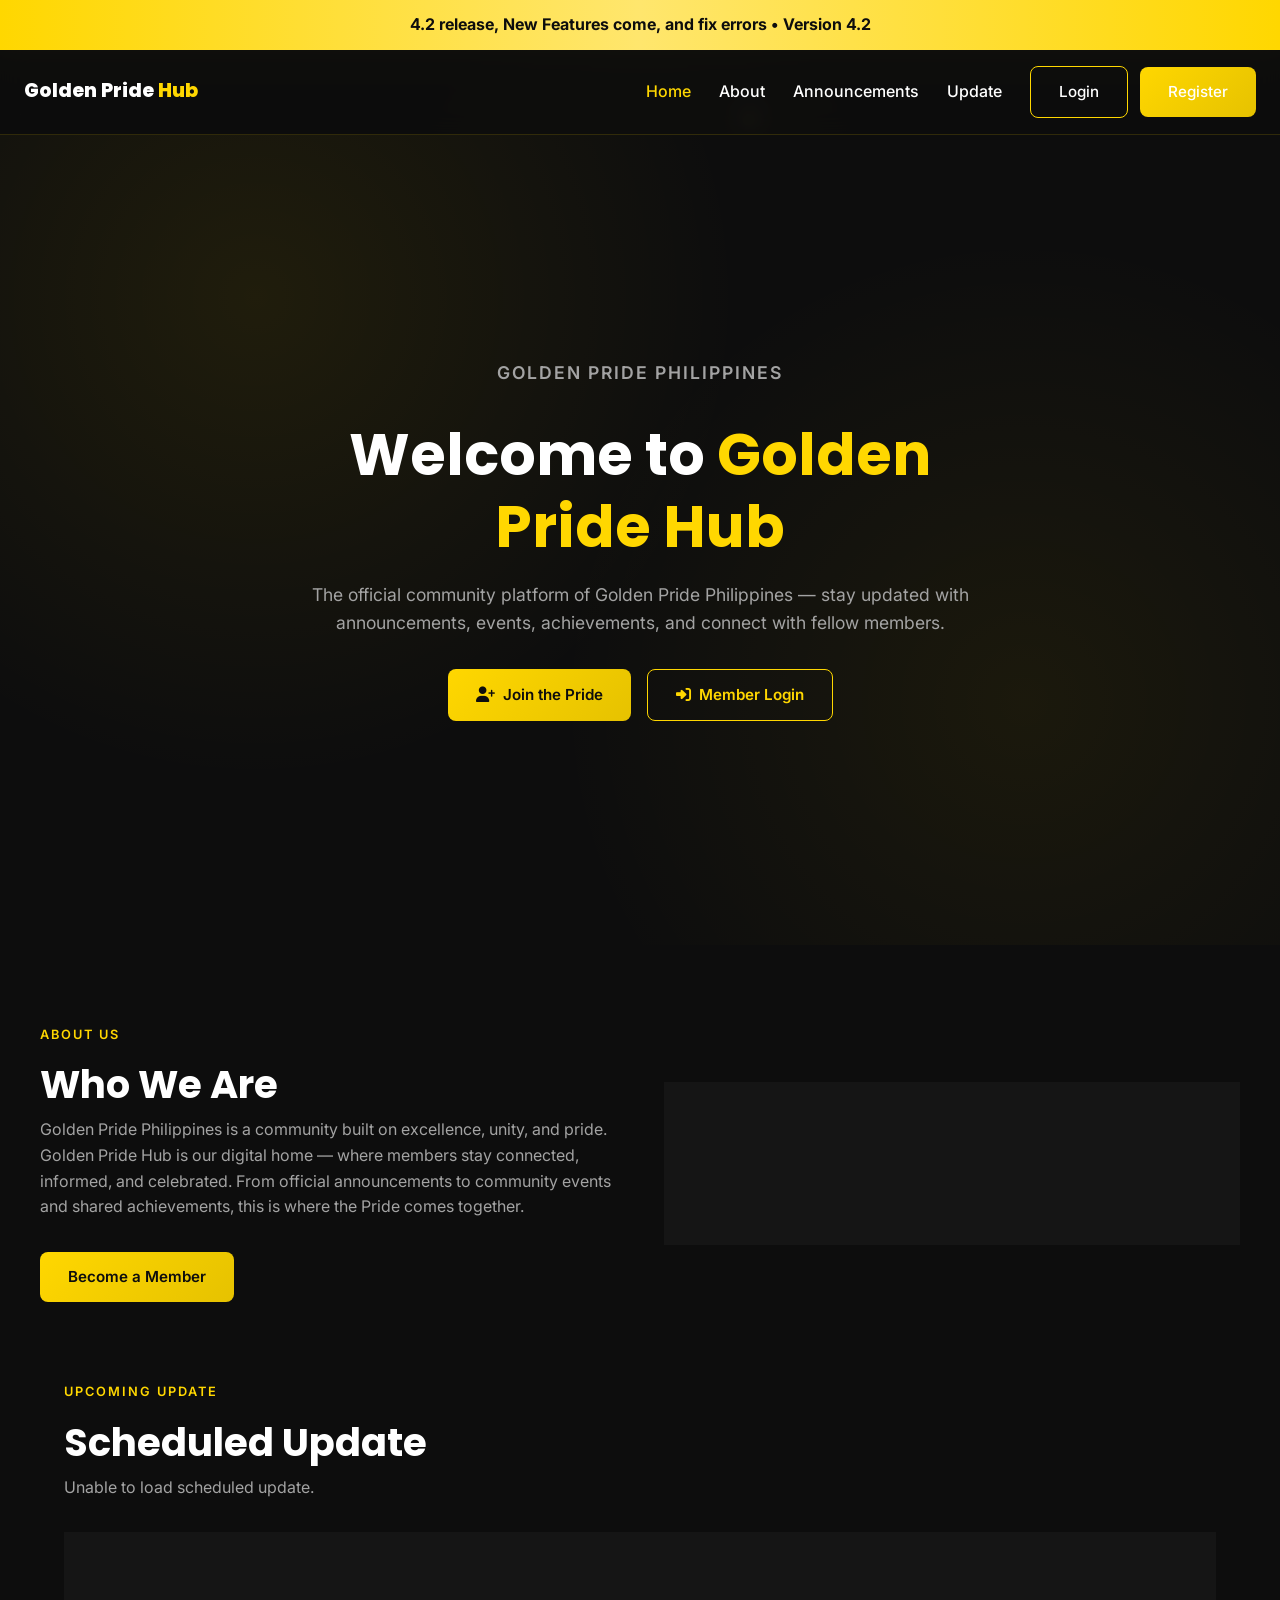
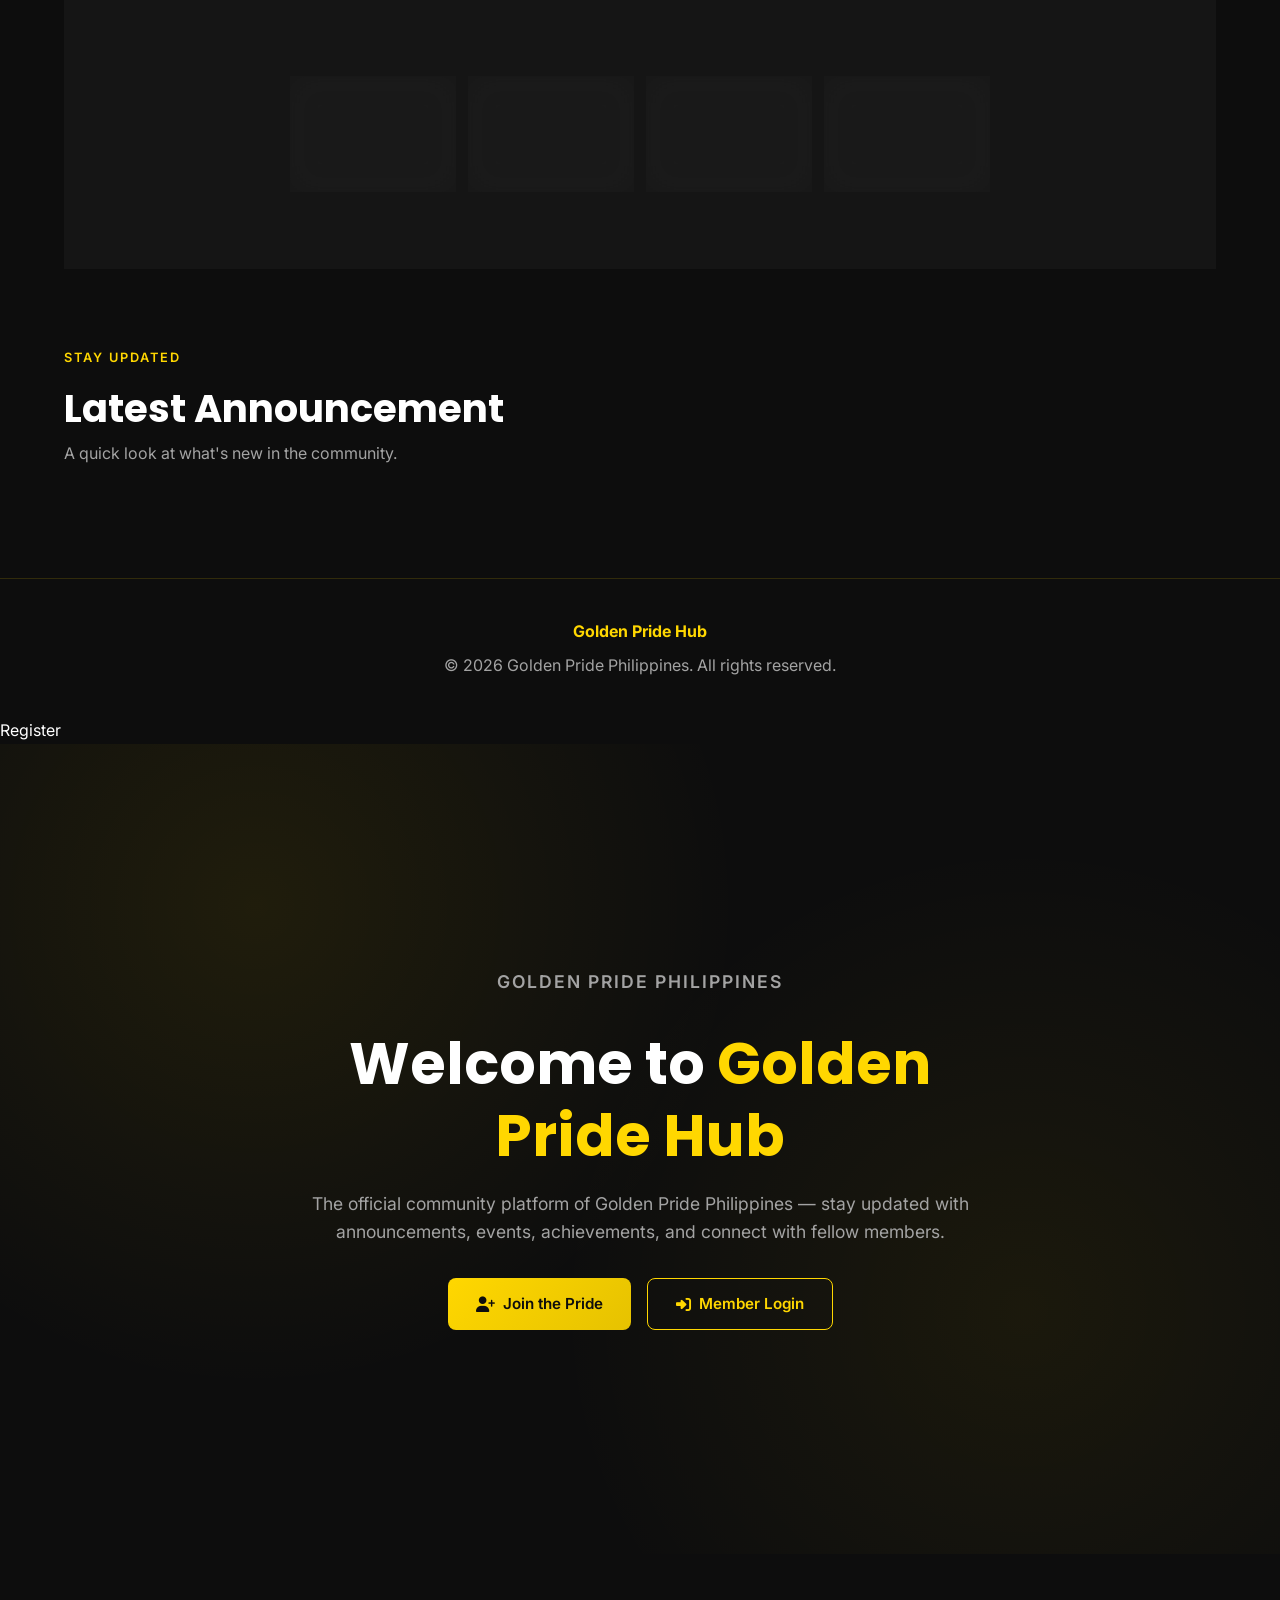
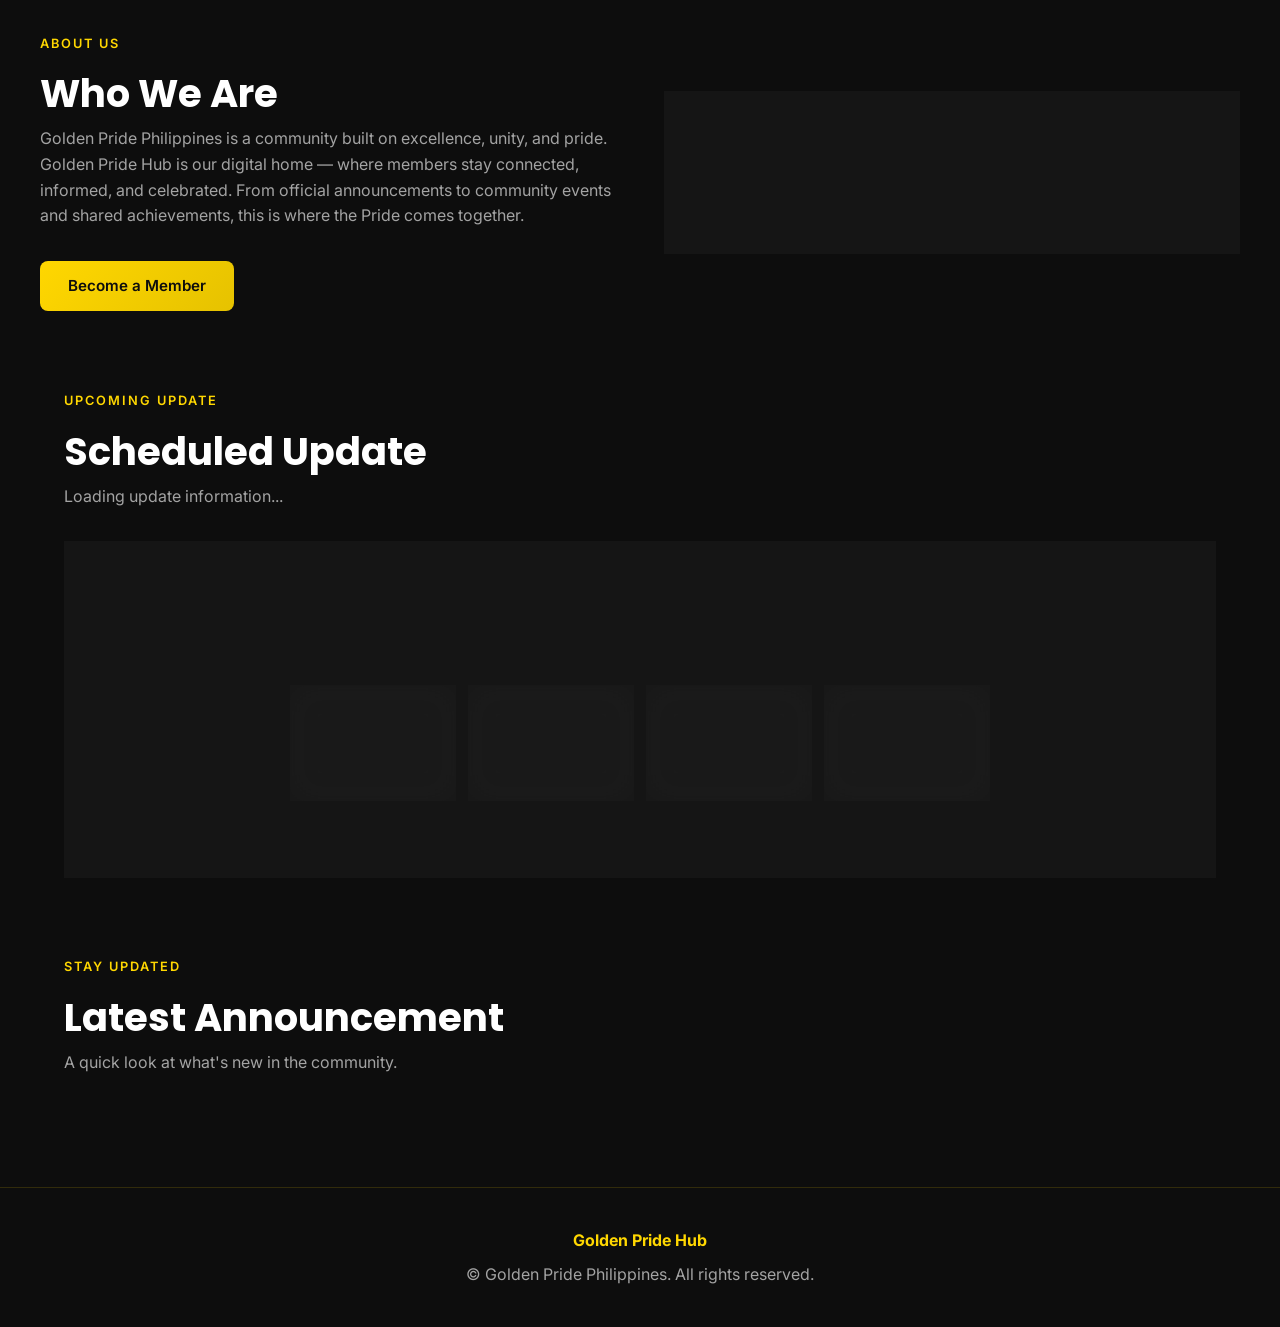
==== commit 2cc06e8f: "Implement hero section with community details Added hero section with community information and acti" ====
--- a/index.html
+++ b/index.html
@@ -794,4 +794,692 @@
     }
 
   </script></body>
+</html>        Register
+      </a>
+
+    </li>
+
+  </ul>
+
+</nav>
+
+
+<!-- HERO -->
+
+<header class="hero">
+
+  <div class="hero-content fade-in">
+
+    <p class="hero-eyebrow">
+      Golden Pride Philippines
+    </p>
+
+    <h1>
+      Welcome to
+      <span class="text-gold">
+        Golden Pride Hub
+      </span>
+    </h1>
+
+    <p>
+      The official community platform of Golden Pride Philippines —
+      stay updated with announcements, events, achievements,
+      and connect with fellow members.
+    </p>
+
+    <div class="hero-actions">
+
+      <a
+        href="register.html"
+        class="btn btn-primary"
+      >
+        <i class="fa-solid fa-user-plus"></i>
+        Join the Pride
+      </a>
+
+      <a
+        href="login.html"
+        class="btn btn-outline"
+      >
+        <i class="fa-solid fa-right-to-bracket"></i>
+        Member Login
+      </a>
+
+    </div>
+
+  </div>
+
+</header>
+
+
+<!-- ABOUT -->
+
+<section
+  class="about-section container"
+  id="about"
+>
+
+  <div class="about-grid">
+
+    <div class="slide-in">
+
+      <p class="hero-eyebrow">
+        About Us
+      </p>
+
+      <h2 class="section-title">
+        Who We Are
+      </h2>
+
+      <p class="section-subtitle">
+
+        Golden Pride Philippines is a community built on
+        excellence, unity, and pride. Golden Pride Hub is our
+        digital home — where members stay connected,
+        informed, and celebrated.
+
+        From official announcements to community events
+        and shared achievements, this is where the Pride
+        comes together.
+
+      </p>
+
+      <a
+        href="register.html"
+        class="btn btn-primary"
+      >
+        Become a Member
+      </a>
+
+    </div>
+
+
+    <div class="glass card fade-in">
+
+      <h3>
+        <i class="fa-solid fa-star text-gold"></i>
+        Our Values
+      </h3>
+
+      <p class="card-description">
+
+        Excellence, unity, and pride guide everything
+        we do as a community — from local events to
+        shared celebrations of our members' achievements.
+
+      </p>
+
+    </div>
+
+  </div>
+
+</section>
+
+
+<!-- SCHEDULED UPDATE -->
+
+<section
+  class="container update-section"
+  id="scheduled-update"
+>
+
+  <p class="hero-eyebrow">
+    Upcoming Update
+  </p>
+
+  <h2 class="section-title">
+    Scheduled Update
+  </h2>
+
+  <p
+    id="update-description"
+    class="section-subtitle"
+  >
+    Loading update information...
+  </p>
+
+
+  <div class="glass card update-card">
+
+    <p class="next-release-label">
+      NEXT RELEASE
+    </p>
+
+    <h3
+      id="update-version"
+      class="text-gold"
+    >
+      UPDATE
+    </h3>
+
+    <p
+      id="update-name"
+      class="update-name"
+    >
+      Loading...
+    </p>
+
+
+    <!-- COUNTDOWN -->
+
+    <div
+      id="update-countdown"
+      class="countdown-grid"
+    >
+
+      <div class="glass countdown-box">
+        <strong id="count-days">
+          00
+        </strong>
+
+        <span>
+          Days
+        </span>
+      </div>
+
+
+      <div class="glass countdown-box">
+        <strong id="count-hours">
+          00
+        </strong>
+
+        <span>
+          Hours
+        </span>
+      </div>
+
+
+      <div class="glass countdown-box">
+        <strong id="count-minutes">
+          00
+        </strong>
+
+        <span>
+          Minutes
+        </span>
+      </div>
+
+
+      <div class="glass countdown-box">
+        <strong id="count-seconds">
+          00
+        </strong>
+
+        <span>
+          Seconds
+        </span>
+      </div>
+
+    </div>
+
+
+    <p
+      id="update-status"
+      class="update-status"
+    >
+      Loading release schedule...
+    </p>
+
+  </div>
+
+</section>
+
+
+<!-- ANNOUNCEMENTS -->
+
+<section
+  class="container announcements-section"
+  id="announcements"
+>
+
+  <p class="hero-eyebrow">
+    Stay Updated
+  </p>
+
+  <h2 class="section-title">
+    Latest Announcement
+  </h2>
+
+  <p class="section-subtitle">
+    A quick look at what's new in the community.
+  </p>
+
+  <div
+    id="latest-announcement"
+    class="grid grid-3"
+  ></div>
+
+</section>
+
+
+<!-- FOOTER -->
+
+<footer class="site-footer">
+
+  <p class="footer-logo">
+    Golden Pride Hub
+  </p>
+
+  <p>
+    &copy;
+    <span id="year"></span>
+    Golden Pride Philippines.
+    All rights reserved.
+  </p>
+
+</footer>
+
+
+<!-- SCROLL TOP -->
+
+<button
+  id="scroll-top"
+  aria-label="Scroll to top"
+  type="button"
+>
+  <i class="fa-solid fa-arrow-up"></i>
+</button>
+
+  </div>  <!-- ============================================================
+       FIREBASE
+       ============================================================ -->  <script src="https://www.gstatic.com/firebasejs/10.12.2/firebase-app-compat.js"></script>  <script src="https://www.gstatic.com/firebasejs/10.12.2/firebase-auth-compat.js"></script>  <script src="https://www.gstatic.com/firebasejs/10.12.2/firebase-firestore-compat.js"></script>  <script src="js/firebase-config.js"></script>  <script src="js/app.js"></script>  <script src="js/dashboard.js"></script>  <!-- ============================================================
+       PAGE + RELEASE + COUNTDOWN
+       ============================================================ -->  <script>
+
+    document.getElementById("year").textContent =
+      new Date().getFullYear();
+
+
+    /* ============================================================
+       VERSION BANNER
+       SOURCE: version.json
+       ============================================================ */
+
+    async function loadReleaseBanner() {
+
+      const banner =
+        document.getElementById(
+          "release-banner-text"
+        );
+
+      try {
+
+        const response =
+          await fetch(
+            "version.json?ts=" +
+            Date.now(),
+            {
+              cache: "no-store"
+            }
+          );
+
+        if (!response.ok) {
+          throw new Error(
+            "version.json HTTP " +
+            response.status
+          );
+        }
+
+        const data =
+          await response.json();
+
+        const version =
+          data.version
+            ? `Version ${data.version}`
+            : "";
+
+        const updateName =
+          data.updateName ||
+          "Golden Pride Hub";
+
+        banner.textContent =
+          version
+            ? `${updateName} • ${version}`
+            : updateName;
+
+      }
+
+      catch (error) {
+
+        console.error(
+          "Version banner error:",
+          error
+        );
+
+        banner.textContent =
+          "Golden Pride Hub";
+
+      }
+
+    }
+
+
+    /* ============================================================
+       SCHEDULED UPDATE
+       SOURCE:
+       update-1.4/update.json
+       ============================================================ */
+
+    async function loadScheduledUpdate() {
+
+      const updateName =
+        document.getElementById(
+          "update-name"
+        );
+
+      const updateVersion =
+        document.getElementById(
+          "update-version"
+        );
+
+      const description =
+        document.getElementById(
+          "update-description"
+        );
+
+      const status =
+        document.getElementById(
+          "update-status"
+        );
+
+      const days =
+        document.getElementById(
+          "count-days"
+        );
+
+      const hours =
+        document.getElementById(
+          "count-hours"
+        );
+
+      const minutes =
+        document.getElementById(
+          "count-minutes"
+        );
+
+      const seconds =
+        document.getElementById(
+          "count-seconds"
+        );
+
+
+      const UPDATE_URL =
+        "https://raw.githubusercontent.com/" +
+        "crislorencenenez7-byte/" +
+        "GPHub-Philippines/" +
+        "update-1.4/update.json?ts=" +
+        Date.now();
+
+
+      try {
+
+        const response =
+          await fetch(
+            UPDATE_URL,
+            {
+              cache: "no-store"
+            }
+          );
+
+
+        if (!response.ok) {
+
+          throw new Error(
+            "update.json HTTP " +
+            response.status
+          );
+
+        }
+
+
+        const data =
+          await response.json();
+
+
+        console.log(
+          "Loaded update-1.4/update.json:",
+          data
+        );
+
+
+        const version =
+          data.version || "";
+
+
+        const message =
+          data.updateName ||
+          "Scheduled Update";
+
+
+        if (version) {
+
+          updateVersion.textContent =
+            `UPDATE ${version}`;
+
+          description.textContent =
+            `Version ${version}`;
+
+        }
+
+        else {
+
+          updateVersion.textContent =
+            "UPDATE";
+
+        }
+
+
+        updateName.textContent =
+          message;
+
+
+        if (
+          !data.releaseDate ||
+          !data.releaseTime
+        ) {
+
+          throw new Error(
+            "releaseDate or releaseTime missing"
+          );
+
+        }
+
+
+        const releaseString =
+          `${data.releaseDate}T` +
+          `${data.releaseTime}:00+08:00`;
+
+
+        const releaseTime =
+          new Date(
+            releaseString
+          ).getTime();
+
+
+        if (
+          Number.isNaN(
+            releaseTime
+          )
+        ) {
+
+          throw new Error(
+            "Invalid release date/time"
+          );
+
+        }
+
+
+        function updateCountdown() {
+
+          const now =
+            Date.now();
+
+          const difference =
+            releaseTime -
+            now;
+
+
+          if (
+            difference <= 0
+          ) {
+
+            days.textContent = "00";
+            hours.textContent = "00";
+            minutes.textContent = "00";
+            seconds.textContent = "00";
+
+            status.textContent =
+              `${message} • UPDATE IS NOW LIVE!`;
+
+            return;
+
+          }
+
+
+          const totalSeconds =
+            Math.floor(
+              difference / 1000
+            );
+
+
+          const d =
+            Math.floor(
+              totalSeconds / 86400
+            );
+
+
+          const h =
+            Math.floor(
+              (
+                totalSeconds % 86400
+              ) / 3600
+            );
+
+
+          const m =
+            Math.floor(
+              (
+                totalSeconds % 3600
+              ) / 60
+            );
+
+
+          const s =
+            totalSeconds % 60;
+
+
+          days.textContent =
+            String(d).padStart(2, "0");
+
+          hours.textContent =
+            String(h).padStart(2, "0");
+
+          minutes.textContent =
+            String(m).padStart(2, "0");
+
+          seconds.textContent =
+            String(s).padStart(2, "0");
+
+
+          status.textContent =
+            `Releasing ${data.releaseDate} ` +
+            `at ${data.releaseTime} PH`;
+
+        }
+
+
+        updateCountdown();
+
+        setInterval(
+          updateCountdown,
+          1000
+        );
+
+      }
+
+      catch (error) {
+
+        console.error(
+          "Scheduled update error:",
+          error
+        );
+
+
+        updateVersion.textContent =
+          "UPDATE";
+
+        updateName.textContent =
+          "Update schedule unavailable";
+
+        description.textContent =
+          "Unable to load scheduled update.";
+
+        days.textContent = "--";
+        hours.textContent = "--";
+        minutes.textContent = "--";
+        seconds.textContent = "--";
+
+        status.textContent =
+          "Could not read update-1.4/update.json.";
+
+      }
+
+    }
+
+
+    /* ============================================================
+       ANNOUNCEMENT PREVIEW
+       ============================================================ */
+
+    function initPreview() {
+
+      if (
+        typeof loadRecentAnnouncementPreview ===
+          "function" &&
+        typeof db !== "undefined"
+      ) {
+
+        loadRecentAnnouncementPreview();
+
+      }
+
+      else {
+
+        setTimeout(
+          initPreview,
+          300
+        );
+
+      }
+
+    }
+
+
+    /* ============================================================
+       START
+       ============================================================ */
+
+    loadReleaseBanner();
+    loadScheduledUpdate();
+
+
+    if (
+      document.readyState ===
+      "loading"
+    ) {
+
+      document.addEventListener(
+        "DOMContentLoaded",
+        initPreview
+      );
+
+    }
+
+    else {
+
+      initPreview();
+
+    }
+
+  </script></body>
 </html>
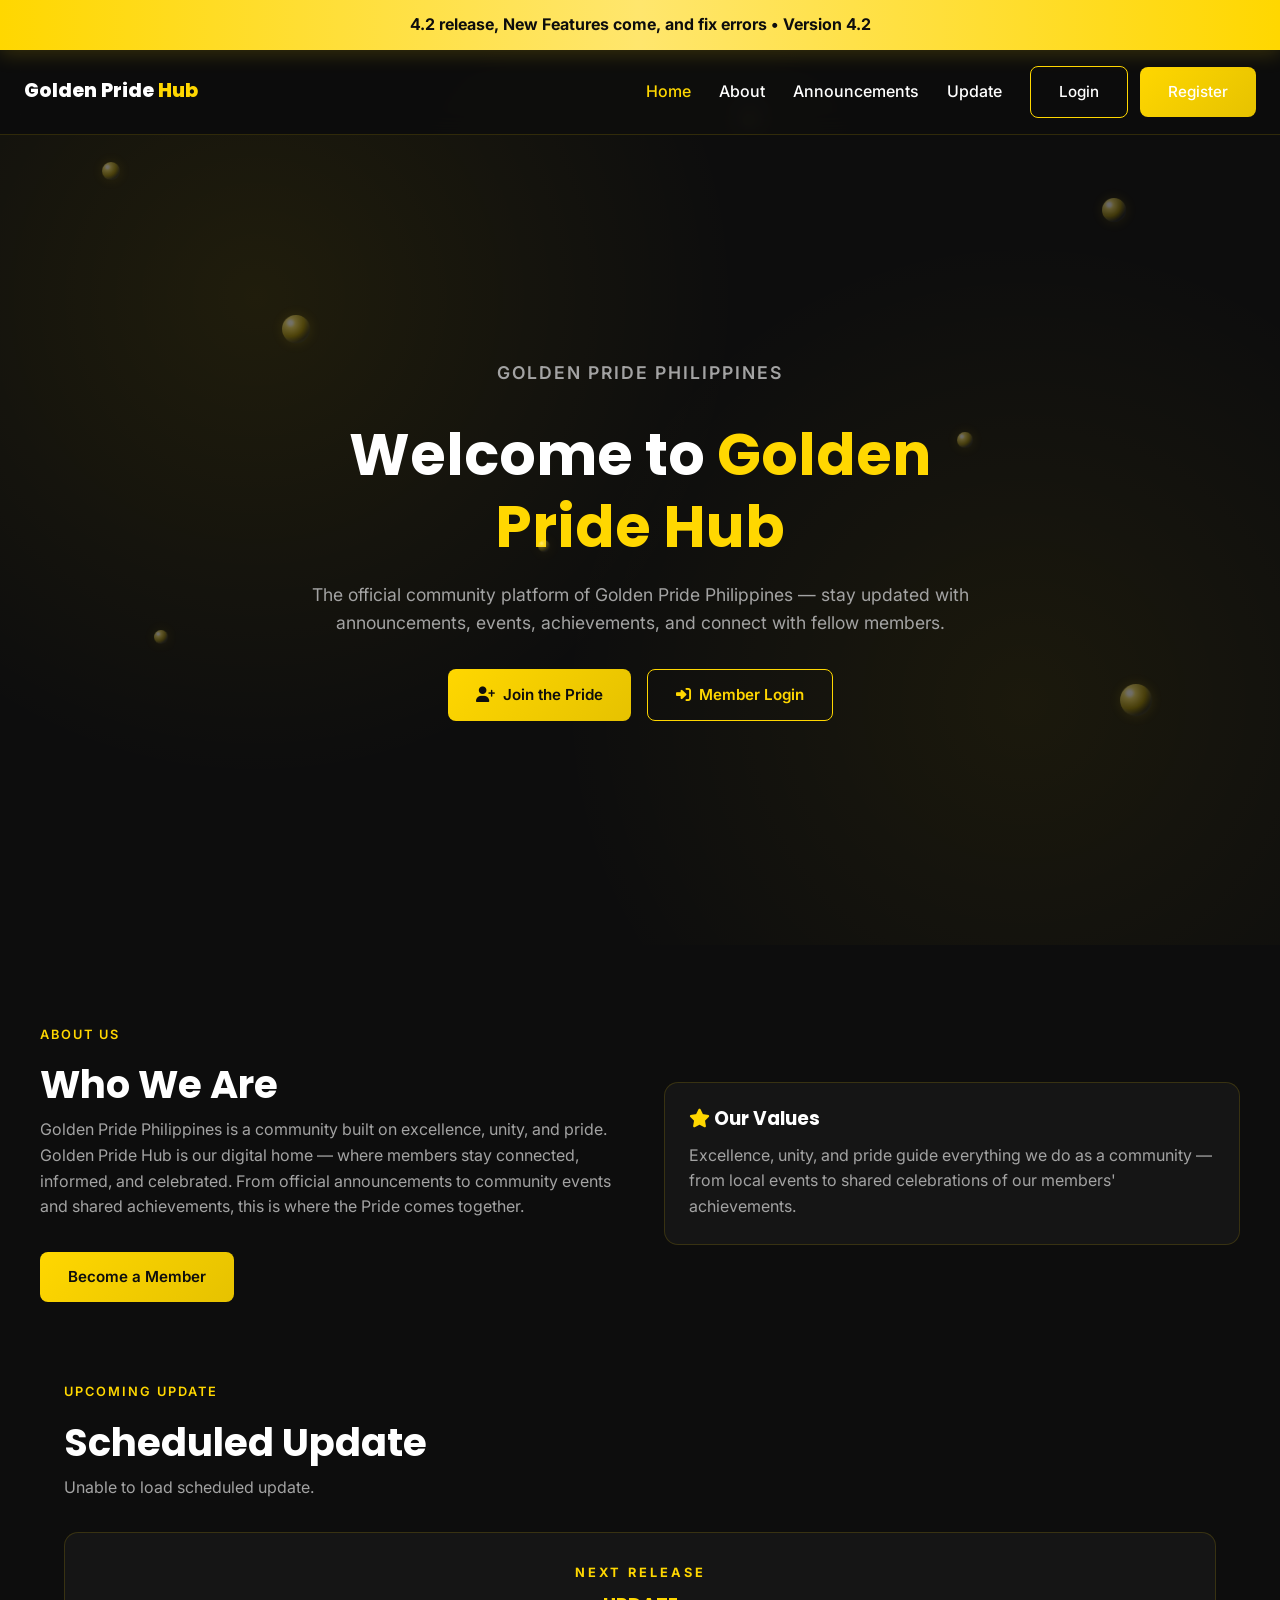
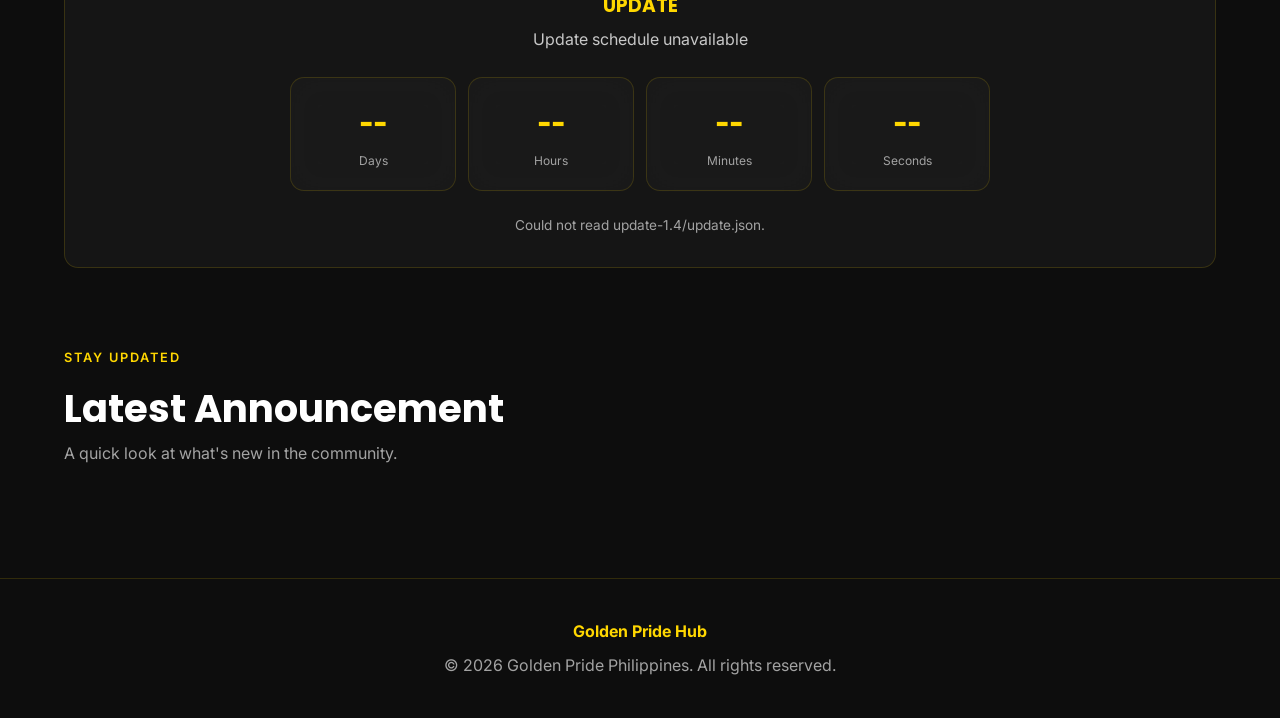
==== commit 48e6d971: "Add files via upload" ====
--- a/index.html
+++ b/index.html
@@ -1,21 +1,33 @@
-<!DOCTYPE html><html lang="en">
+<!DOCTYPE html>
+<html lang="en">
 <head>
   <meta charset="UTF-8">
-  <meta name="viewport" content="width=device-width, initial-scale=1.0">  <title>Golden Pride Hub | Golden Pride Philippines</title><meta
-name="description"
-content="Official community hub of Golden Pride Philippines — announcements, events, gallery, and achievements."
-
-«»
+  <meta name="viewport" content="width=device-width, initial-scale=1.0">
+
+  <title>Golden Pride Hub | Golden Pride Philippines</title>
+
+  <meta
+    name="description"
+    content="Official community hub of Golden Pride Philippines — announcements, events, gallery, and achievements."
+  >
 
   <link rel="icon" href="assets/logo.png">
-  <link rel="manifest" href="manifest.json">  <meta name="theme-color" content="#ffd700">  <link rel="stylesheet" href="css/style.css">
-  <link rel="stylesheet" href="css/responsive.css">  <link
+  <link rel="manifest" href="manifest.json">
+
+  <meta name="theme-color" content="#ffd700">
+
+  <link rel="stylesheet" href="css/style.css">
+  <link rel="stylesheet" href="css/responsive.css">
+
+  <link
     rel="stylesheet"
     href="https://cdnjs.cloudflare.com/ajax/libs/font-awesome/6.5.1/css/all.min.css"
   >
-</head><body class="landing-page">  <!-- ============================================================
-       GOLD AMBIENT BUBBLES
-       ============================================================ -->  <div class="gold-bubbles" aria-hidden="true">
+</head>
+
+<body class="landing-page">
+
+  <div class="gold-bubbles" aria-hidden="true">
     <span class="bubble bubble-1"></span>
     <span class="bubble bubble-2"></span>
     <span class="bubble bubble-3"></span>
@@ -24,29 +36,51 @@
     <span class="bubble bubble-6"></span>
     <span class="bubble bubble-7"></span>
     <span class="bubble bubble-8"></span>
-  </div>  <!-- ============================================================
-       PAGE CONTENT
-       ============================================================ -->  <div class="page-content"><!-- RELEASE BANNER -->
-
-<div id="release-banner">
+  </div>
+
+<!-- ============================================================
+     RELEASE BANNER
+     SOURCE: version.json
+     ============================================================ -->
+
+<div
+  id="release-banner"
+  style="
+    text-align:center;
+    padding:12px 16px;
+    background:linear-gradient(90deg,#ffd700,#ffe66d,#ffd700);
+    color:#0d0d0d;
+    font-weight:700;
+    box-shadow:0 4px 20px rgba(255,215,0,.18);
+    position:relative;
+    z-index:1000;
+  "
+>
   <span id="release-banner-text">
     Loading latest release...
   </span>
 </div>
 
 
-<!-- LOADING SCREEN -->
+<!-- ============================================================
+     LOADING SCREEN
+     ============================================================ -->
 
 <div id="loading-screen">
   <div class="spinner"></div>
 </div>
 
 
-<!-- NAVBAR -->
+<!-- ============================================================
+     NAVBAR
+     ============================================================ -->
 
 <nav class="navbar">
 
-  <a href="index.html" class="navbar-logo">
+  <a
+    href="index.html"
+    class="navbar-logo"
+  >
 
     <img
       src="assets/logo.png"
@@ -76,7 +110,10 @@
   <ul class="nav-menu">
 
     <li>
-      <a href="index.html" class="active">
+      <a
+        href="index.html"
+        class="active"
+      >
         Home
       </a>
     </li>
@@ -101,11 +138,17 @@
 
     <li class="nav-actions">
 
-      <a href="login.html" class="btn btn-outline">
+      <a
+        href="login.html"
+        class="btn btn-outline"
+      >
         Login
       </a>
 
-      <a href="register.html" class="btn btn-primary">
+      <a
+        href="register.html"
+        class="btn btn-primary"
+      >
         Register
       </a>
 
@@ -116,7 +159,9 @@
 </nav>
 
 
-<!-- HERO -->
+<!-- ============================================================
+     HERO
+     ============================================================ -->
 
 <header class="hero">
 
@@ -164,7 +209,9 @@
 </header>
 
 
-<!-- ABOUT -->
+<!-- ============================================================
+     ABOUT
+     ============================================================ -->
 
 <section
   class="about-section container"
@@ -209,11 +256,19 @@
     <div class="glass card fade-in">
 
       <h3>
+
         <i class="fa-solid fa-star text-gold"></i>
+
         Our Values
+
       </h3>
 
-      <p class="card-description">
+      <p
+        style="
+          margin-top:12px;
+          color:var(--color-gray);
+        "
+      >
 
         Excellence, unity, and pride guide everything
         we do as a community — from local events to
@@ -228,11 +283,16 @@
 </section>
 
 
-<!-- SCHEDULED UPDATE -->
+<!-- ============================================================
+     SCHEDULED UPDATE
+     SOURCE:
+     update-1.4/update.json
+     ============================================================ -->
 
 <section
-  class="container update-section"
+  class="container"
   id="scheduled-update"
+  style="padding-bottom:80px;"
 >
 
   <p class="hero-eyebrow">
@@ -251,11 +311,26 @@
   </p>
 
 
-  <div class="glass card update-card">
-
-    <p class="next-release-label">
+  <div
+    class="glass card"
+    style="
+      text-align:center;
+      padding:30px;
+    "
+  >
+
+    <p
+      style="
+        color:var(--color-gold);
+        font-size:.8rem;
+        font-weight:700;
+        letter-spacing:3px;
+        margin-bottom:10px;
+      "
+    >
       NEXT RELEASE
     </p>
+
 
     <h3
       id="update-version"
@@ -264,9 +339,13 @@
       UPDATE
     </h3>
 
+
     <p
       id="update-name"
-      class="update-name"
+      style="
+        margin:10px auto 24px;
+        color:var(--color-gray-light);
+      "
     >
       Loading...
     </p>
@@ -276,48 +355,119 @@
 
     <div
       id="update-countdown"
-      class="countdown-grid"
+      style="
+        display:grid;
+        grid-template-columns:
+          repeat(4,1fr);
+        gap:12px;
+        max-width:700px;
+        margin:0 auto 24px;
+      "
     >
 
-      <div class="glass countdown-box">
-        <strong id="count-days">
+      <div
+        class="glass"
+        style="padding:18px 10px;"
+      >
+        <strong
+          id="count-days"
+          style="
+            display:block;
+            color:var(--color-gold);
+            font-size:2rem;
+            font-weight:800;
+          "
+        >
           00
         </strong>
 
-        <span>
+        <span
+          style="
+            color:var(--color-gray);
+            font-size:.75rem;
+          "
+        >
           Days
         </span>
       </div>
 
 
-      <div class="glass countdown-box">
-        <strong id="count-hours">
+      <div
+        class="glass"
+        style="padding:18px 10px;"
+      >
+        <strong
+          id="count-hours"
+          style="
+            display:block;
+            color:var(--color-gold);
+            font-size:2rem;
+            font-weight:800;
+          "
+        >
           00
         </strong>
 
-        <span>
+        <span
+          style="
+            color:var(--color-gray);
+            font-size:.75rem;
+          "
+        >
           Hours
         </span>
       </div>
 
 
-      <div class="glass countdown-box">
-        <strong id="count-minutes">
+      <div
+        class="glass"
+        style="padding:18px 10px;"
+      >
+        <strong
+          id="count-minutes"
+          style="
+            display:block;
+            color:var(--color-gold);
+            font-size:2rem;
+            font-weight:800;
+          "
+        >
           00
         </strong>
 
-        <span>
+        <span
+          style="
+            color:var(--color-gray);
+            font-size:.75rem;
+          "
+        >
           Minutes
         </span>
       </div>
 
 
-      <div class="glass countdown-box">
-        <strong id="count-seconds">
+      <div
+        class="glass"
+        style="padding:18px 10px;"
+      >
+        <strong
+          id="count-seconds"
+          style="
+            display:block;
+            color:var(--color-gold);
+            font-size:2rem;
+            font-weight:800;
+          "
+        >
           00
         </strong>
 
-        <span>
+        <span
+          style="
+            color:var(--color-gray);
+            font-size:.75rem;
+          "
+        >
           Seconds
         </span>
       </div>
@@ -327,7 +477,10 @@
 
     <p
       id="update-status"
-      class="update-status"
+      style="
+        color:var(--color-gray);
+        font-size:.85rem;
+      "
     >
       Loading release schedule...
     </p>
@@ -337,11 +490,14 @@
 </section>
 
 
-<!-- ANNOUNCEMENTS -->
+<!-- ============================================================
+     ANNOUNCEMENTS
+     ============================================================ -->
 
 <section
-  class="container announcements-section"
+  class="container"
   id="announcements"
+  style="padding-bottom:80px;"
 >
 
   <p class="hero-eyebrow">
@@ -364,7 +520,9 @@
 </section>
 
 
-<!-- FOOTER -->
+<!-- ============================================================
+     FOOTER
+     ============================================================ -->
 
 <footer class="site-footer">
 
@@ -382,7 +540,9 @@
 </footer>
 
 
-<!-- SCROLL TOP -->
+<!-- ============================================================
+     SCROLL TOP
+     ============================================================ -->
 
 <button
   id="scroll-top"
@@ -392,1094 +552,509 @@
   <i class="fa-solid fa-arrow-up"></i>
 </button>
 
-  </div>  <!-- ============================================================
-       FIREBASE
-       ============================================================ -->  <script src="https://www.gstatic.com/firebasejs/10.12.2/firebase-app-compat.js"></script>  <script src="https://www.gstatic.com/firebasejs/10.12.2/firebase-auth-compat.js"></script>  <script src="https://www.gstatic.com/firebasejs/10.12.2/firebase-firestore-compat.js"></script>  <script src="js/firebase-config.js"></script>  <script src="js/app.js"></script>  <script src="js/dashboard.js"></script>  <!-- ============================================================
-       PAGE + RELEASE + COUNTDOWN
-       ============================================================ -->  <script>
-
-    document.getElementById("year").textContent =
-      new Date().getFullYear();
-
-
-    /* ============================================================
-       VERSION BANNER
-       SOURCE: version.json
-       ============================================================ */
-
-    async function loadReleaseBanner() {
-
-      const banner =
-        document.getElementById(
-          "release-banner-text"
+
+<!-- ============================================================
+     FIREBASE
+     ============================================================ -->
+
+<script src="https://www.gstatic.com/firebasejs/10.12.2/firebase-app-compat.js"></script>
+
+<script src="https://www.gstatic.com/firebasejs/10.12.2/firebase-auth-compat.js"></script>
+
+<script src="https://www.gstatic.com/firebasejs/10.12.2/firebase-firestore-compat.js"></script>
+
+<script src="js/firebase-config.js"></script>
+
+<script src="js/app.js"></script>
+
+<script src="js/dashboard.js"></script>
+
+
+<!-- ============================================================
+     PAGE + RELEASE + COUNTDOWN
+     ============================================================ -->
+
+<script>
+
+document.getElementById("year").textContent =
+  new Date().getFullYear();
+
+
+/* ============================================================
+   VERSION BANNER
+   SOURCE: version.json
+   ============================================================ */
+
+async function loadReleaseBanner() {
+
+  const banner =
+    document.getElementById(
+      "release-banner-text"
+    );
+
+  try {
+
+    const response =
+      await fetch(
+        "version.json?ts=" +
+        Date.now(),
+        {
+          cache:"no-store"
+        }
+      );
+
+    if (!response.ok) {
+
+      throw new Error(
+        "version.json HTTP " +
+        response.status
+      );
+
+    }
+
+    const data =
+      await response.json();
+
+    const version =
+      data.version
+        ? `Version ${data.version}`
+        : "";
+
+    const updateName =
+      data.updateName ||
+      "Golden Pride Hub";
+
+    banner.textContent =
+      version
+        ? `${updateName} • ${version}`
+        : updateName;
+
+  }
+
+  catch(error) {
+
+    console.error(
+      "Version banner error:",
+      error
+    );
+
+    banner.textContent =
+      "Golden Pride Hub";
+
+  }
+
+}
+
+
+/* ============================================================
+   SCHEDULED UPDATE
+   SOURCE:
+   update-1.4/update.json
+
+   IMPORTANT:
+   DO NOT MOVE update.json TO main.
+
+   The file remains in:
+   update-1.4/update.json
+   ============================================================ */
+
+async function loadScheduledUpdate() {
+
+  const updateName =
+    document.getElementById(
+      "update-name"
+    );
+
+  const updateVersion =
+    document.getElementById(
+      "update-version"
+    );
+
+  const description =
+    document.getElementById(
+      "update-description"
+    );
+
+  const status =
+    document.getElementById(
+      "update-status"
+    );
+
+  const days =
+    document.getElementById(
+      "count-days"
+    );
+
+  const hours =
+    document.getElementById(
+      "count-hours"
+    );
+
+  const minutes =
+    document.getElementById(
+      "count-minutes"
+    );
+
+  const seconds =
+    document.getElementById(
+      "count-seconds"
+    );
+
+
+  /*
+    GitHub raw source.
+
+    Branch:
+    update-1.4
+
+    File:
+    update.json
+  */
+
+  const UPDATE_URL =
+    "https://raw.githubusercontent.com/" +
+    "crislorencenenez7-byte/" +
+    "GPHub-Philippines/" +
+    "update-1.4/update.json?ts=" +
+    Date.now();
+
+
+  try {
+
+    const response =
+      await fetch(
+        UPDATE_URL,
+        {
+          cache:"no-store"
+        }
+      );
+
+
+    if (!response.ok) {
+
+      throw new Error(
+        "update.json HTTP " +
+        response.status
+      );
+
+    }
+
+
+    const data =
+      await response.json();
+
+
+    console.log(
+      "Loaded update-1.4/update.json:",
+      data
+    );
+
+
+    /*
+      Expected JSON:
+
+      {
+        "version": "3.5",
+        "updateName":
+          "3.5 release, New Features come, and fix errors",
+        "releaseDate": "2026-08-15",
+        "releaseTime": "12:30",
+        "status": "scheduled"
+      }
+    */
+
+
+    const version =
+      data.version || "";
+
+
+    const message =
+      data.updateName ||
+      "Scheduled Update";
+
+
+    if (version) {
+
+      updateVersion.textContent =
+        `UPDATE ${version}`;
+
+      description.textContent =
+        `Version ${version}`;
+
+    }
+
+    else {
+
+      updateVersion.textContent =
+        "UPDATE";
+
+    }
+
+
+    updateName.textContent =
+      message;
+
+
+    if (
+      !data.releaseDate ||
+      !data.releaseTime
+    ) {
+
+      throw new Error(
+        "releaseDate or releaseTime missing"
+      );
+
+    }
+
+
+    /*
+      Philippine Time = UTC+8
+
+      Example:
+
+      2026-08-15
+      12:30
+
+      becomes:
+
+      2026-08-15T12:30:00+08:00
+    */
+
+    const releaseString =
+      `${data.releaseDate}T` +
+      `${data.releaseTime}:00+08:00`;
+
+
+    const releaseTime =
+      new Date(
+        releaseString
+      ).getTime();
+
+
+    if (
+      Number.isNaN(
+        releaseTime
+      )
+    ) {
+
+      throw new Error(
+        "Invalid release date/time"
+      );
+
+    }
+
+
+    function updateCountdown() {
+
+      const now =
+        Date.now();
+
+
+      const difference =
+        releaseTime -
+        now;
+
+
+      /*
+        RELEASED
+      */
+
+      if (
+        difference <= 0
+      ) {
+
+        days.textContent =
+          "00";
+
+        hours.textContent =
+          "00";
+
+        minutes.textContent =
+          "00";
+
+        seconds.textContent =
+          "00";
+
+
+        status.textContent =
+          `${message} • UPDATE IS NOW LIVE!`;
+
+        return;
+
+      }
+
+
+      /*
+        COUNTDOWN
+      */
+
+      const totalSeconds =
+        Math.floor(
+          difference / 1000
         );
 
-      try {
-
-        const response =
-          await fetch(
-            "version.json?ts=" +
-            Date.now(),
-            {
-              cache: "no-store"
-            }
-          );
-
-        if (!response.ok) {
-          throw new Error(
-            "version.json HTTP " +
-            response.status
-          );
-        }
-
-        const data =
-          await response.json();
-
-        const version =
-          data.version
-            ? `Version ${data.version}`
-            : "";
-
-        const updateName =
-          data.updateName ||
-          "Golden Pride Hub";
-
-        banner.textContent =
-          version
-            ? `${updateName} • ${version}`
-            : updateName;
-
-      }
-
-      catch (error) {
-
-        console.error(
-          "Version banner error:",
-          error
+
+      const d =
+        Math.floor(
+          totalSeconds / 86400
         );
 
-        banner.textContent =
-          "Golden Pride Hub";
-
-      }
+
+      const h =
+        Math.floor(
+          (
+            totalSeconds % 86400
+          ) / 3600
+        );
+
+
+      const m =
+        Math.floor(
+          (
+            totalSeconds % 3600
+          ) / 60
+        );
+
+
+      const s =
+        totalSeconds % 60;
+
+
+      days.textContent =
+        String(d)
+          .padStart(2,"0");
+
+
+      hours.textContent =
+        String(h)
+          .padStart(2,"0");
+
+
+      minutes.textContent =
+        String(m)
+          .padStart(2,"0");
+
+
+      seconds.textContent =
+        String(s)
+          .padStart(2,"0");
+
+
+      status.textContent =
+        `Releasing ${data.releaseDate} ` +
+        `at ${data.releaseTime} PH`;
 
     }
 
 
-    /* ============================================================
-       SCHEDULED UPDATE
-       SOURCE:
-       update-1.4/update.json
-       ============================================================ */
-
-    async function loadScheduledUpdate() {
-
-      const updateName =
-        document.getElementById(
-          "update-name"
-        );
-
-      const updateVersion =
-        document.getElementById(
-          "update-version"
-        );
-
-      const description =
-        document.getElementById(
-          "update-description"
-        );
-
-      const status =
-        document.getElementById(
-          "update-status"
-        );
-
-      const days =
-        document.getElementById(
-          "count-days"
-        );
-
-      const hours =
-        document.getElementById(
-          "count-hours"
-        );
-
-      const minutes =
-        document.getElementById(
-          "count-minutes"
-        );
-
-      const seconds =
-        document.getElementById(
-          "count-seconds"
-        );
-
-
-      const UPDATE_URL =
-        "https://raw.githubusercontent.com/" +
-        "crislorencenenez7-byte/" +
-        "GPHub-Philippines/" +
-        "update-1.4/update.json?ts=" +
-        Date.now();
-
-
-      try {
-
-        const response =
-          await fetch(
-            UPDATE_URL,
-            {
-              cache: "no-store"
-            }
-          );
-
-
-        if (!response.ok) {
-
-          throw new Error(
-            "update.json HTTP " +
-            response.status
-          );
-
-        }
-
-
-        const data =
-          await response.json();
-
-
-        console.log(
-          "Loaded update-1.4/update.json:",
-          data
-        );
-
-
-        const version =
-          data.version || "";
-
-
-        const message =
-          data.updateName ||
-          "Scheduled Update";
-
-
-        if (version) {
-
-          updateVersion.textContent =
-            `UPDATE ${version}`;
-
-          description.textContent =
-            `Version ${version}`;
-
-        }
-
-        else {
-
-          updateVersion.textContent =
-            "UPDATE";
-
-        }
-
-
-        updateName.textContent =
-          message;
-
-
-        if (
-          !data.releaseDate ||
-          !data.releaseTime
-        ) {
-
-          throw new Error(
-            "releaseDate or releaseTime missing"
-          );
-
-        }
-
-
-        const releaseString =
-          `${data.releaseDate}T` +
-          `${data.releaseTime}:00+08:00`;
-
-
-        const releaseTime =
-          new Date(
-            releaseString
-          ).getTime();
-
-
-        if (
-          Number.isNaN(
-            releaseTime
-          )
-        ) {
-
-          throw new Error(
-            "Invalid release date/time"
-          );
-
-        }
-
-
-        function updateCountdown() {
-
-          const now =
-            Date.now();
-
-          const difference =
-            releaseTime -
-            now;
-
-
-          if (
-            difference <= 0
-          ) {
-
-            days.textContent = "00";
-            hours.textContent = "00";
-            minutes.textContent = "00";
-            seconds.textContent = "00";
-
-            status.textContent =
-              `${message} • UPDATE IS NOW LIVE!`;
-
-            return;
-
-          }
-
-
-          const totalSeconds =
-            Math.floor(
-              difference / 1000
-            );
-
-
-          const d =
-            Math.floor(
-              totalSeconds / 86400
-            );
-
-
-          const h =
-            Math.floor(
-              (
-                totalSeconds % 86400
-              ) / 3600
-            );
-
-
-          const m =
-            Math.floor(
-              (
-                totalSeconds % 3600
-              ) / 60
-            );
-
-
-          const s =
-            totalSeconds % 60;
-
-
-          days.textContent =
-            String(d).padStart(2, "0");
-
-          hours.textContent =
-            String(h).padStart(2, "0");
-
-          minutes.textContent =
-            String(m).padStart(2, "0");
-
-          seconds.textContent =
-            String(s).padStart(2, "0");
-
-
-          status.textContent =
-            `Releasing ${data.releaseDate} ` +
-            `at ${data.releaseTime} PH`;
-
-        }
-
-
-        updateCountdown();
-
-        setInterval(
-          updateCountdown,
-          1000
-        );
-
-      }
-
-      catch (error) {
-
-        console.error(
-          "Scheduled update error:",
-          error
-        );
-
-
-        updateVersion.textContent =
-          "UPDATE";
-
-        updateName.textContent =
-          "Update schedule unavailable";
-
-        description.textContent =
-          "Unable to load scheduled update.";
-
-        days.textContent = "--";
-        hours.textContent = "--";
-        minutes.textContent = "--";
-        seconds.textContent = "--";
-
-        status.textContent =
-          "Could not read update-1.4/update.json.";
-
-      }
-
-    }
-
-
-    /* ============================================================
-       ANNOUNCEMENT PREVIEW
-       ============================================================ */
-
-    function initPreview() {
-
-      if (
-        typeof loadRecentAnnouncementPreview ===
-          "function" &&
-        typeof db !== "undefined"
-      ) {
-
-        loadRecentAnnouncementPreview();
-
-      }
-
-      else {
-
-        setTimeout(
-          initPreview,
-          300
-        );
-
-      }
-
-    }
-
-
-    /* ============================================================
-       START
-       ============================================================ */
-
-    loadReleaseBanner();
-    loadScheduledUpdate();
-
-
-    if (
-      document.readyState ===
-      "loading"
-    ) {
-
-      document.addEventListener(
-        "DOMContentLoaded",
-        initPreview
-      );
-
-    }
-
-    else {
-
-      initPreview();
-
-    }
-
-  </script></body>
-</html>        Register
-      </a>
-
-    </li>
-
-  </ul>
-
-</nav>
-
-
-<!-- HERO -->
-
-<header class="hero">
-
-  <div class="hero-content fade-in">
-
-    <p class="hero-eyebrow">
-      Golden Pride Philippines
-    </p>
-
-    <h1>
-      Welcome to
-      <span class="text-gold">
-        Golden Pride Hub
-      </span>
-    </h1>
-
-    <p>
-      The official community platform of Golden Pride Philippines —
-      stay updated with announcements, events, achievements,
-      and connect with fellow members.
-    </p>
-
-    <div class="hero-actions">
-
-      <a
-        href="register.html"
-        class="btn btn-primary"
-      >
-        <i class="fa-solid fa-user-plus"></i>
-        Join the Pride
-      </a>
-
-      <a
-        href="login.html"
-        class="btn btn-outline"
-      >
-        <i class="fa-solid fa-right-to-bracket"></i>
-        Member Login
-      </a>
-
-    </div>
-
-  </div>
-
-</header>
-
-
-<!-- ABOUT -->
-
-<section
-  class="about-section container"
-  id="about"
->
-
-  <div class="about-grid">
-
-    <div class="slide-in">
-
-      <p class="hero-eyebrow">
-        About Us
-      </p>
-
-      <h2 class="section-title">
-        Who We Are
-      </h2>
-
-      <p class="section-subtitle">
-
-        Golden Pride Philippines is a community built on
-        excellence, unity, and pride. Golden Pride Hub is our
-        digital home — where members stay connected,
-        informed, and celebrated.
-
-        From official announcements to community events
-        and shared achievements, this is where the Pride
-        comes together.
-
-      </p>
-
-      <a
-        href="register.html"
-        class="btn btn-primary"
-      >
-        Become a Member
-      </a>
-
-    </div>
-
-
-    <div class="glass card fade-in">
-
-      <h3>
-        <i class="fa-solid fa-star text-gold"></i>
-        Our Values
-      </h3>
-
-      <p class="card-description">
-
-        Excellence, unity, and pride guide everything
-        we do as a community — from local events to
-        shared celebrations of our members' achievements.
-
-      </p>
-
-    </div>
-
-  </div>
-
-</section>
-
-
-<!-- SCHEDULED UPDATE -->
-
-<section
-  class="container update-section"
-  id="scheduled-update"
->
-
-  <p class="hero-eyebrow">
-    Upcoming Update
-  </p>
-
-  <h2 class="section-title">
-    Scheduled Update
-  </h2>
-
-  <p
-    id="update-description"
-    class="section-subtitle"
-  >
-    Loading update information...
-  </p>
-
-
-  <div class="glass card update-card">
-
-    <p class="next-release-label">
-      NEXT RELEASE
-    </p>
-
-    <h3
-      id="update-version"
-      class="text-gold"
-    >
-      UPDATE
-    </h3>
-
-    <p
-      id="update-name"
-      class="update-name"
-    >
-      Loading...
-    </p>
-
-
-    <!-- COUNTDOWN -->
-
-    <div
-      id="update-countdown"
-      class="countdown-grid"
-    >
-
-      <div class="glass countdown-box">
-        <strong id="count-days">
-          00
-        </strong>
-
-        <span>
-          Days
-        </span>
-      </div>
-
-
-      <div class="glass countdown-box">
-        <strong id="count-hours">
-          00
-        </strong>
-
-        <span>
-          Hours
-        </span>
-      </div>
-
-
-      <div class="glass countdown-box">
-        <strong id="count-minutes">
-          00
-        </strong>
-
-        <span>
-          Minutes
-        </span>
-      </div>
-
-
-      <div class="glass countdown-box">
-        <strong id="count-seconds">
-          00
-        </strong>
-
-        <span>
-          Seconds
-        </span>
-      </div>
-
-    </div>
-
-
-    <p
-      id="update-status"
-      class="update-status"
-    >
-      Loading release schedule...
-    </p>
-
-  </div>
-
-</section>
-
-
-<!-- ANNOUNCEMENTS -->
-
-<section
-  class="container announcements-section"
-  id="announcements"
->
-
-  <p class="hero-eyebrow">
-    Stay Updated
-  </p>
-
-  <h2 class="section-title">
-    Latest Announcement
-  </h2>
-
-  <p class="section-subtitle">
-    A quick look at what's new in the community.
-  </p>
-
-  <div
-    id="latest-announcement"
-    class="grid grid-3"
-  ></div>
-
-</section>
-
-
-<!-- FOOTER -->
-
-<footer class="site-footer">
-
-  <p class="footer-logo">
-    Golden Pride Hub
-  </p>
-
-  <p>
-    &copy;
-    <span id="year"></span>
-    Golden Pride Philippines.
-    All rights reserved.
-  </p>
-
-</footer>
-
-
-<!-- SCROLL TOP -->
-
-<button
-  id="scroll-top"
-  aria-label="Scroll to top"
-  type="button"
->
-  <i class="fa-solid fa-arrow-up"></i>
-</button>
-
-  </div>  <!-- ============================================================
-       FIREBASE
-       ============================================================ -->  <script src="https://www.gstatic.com/firebasejs/10.12.2/firebase-app-compat.js"></script>  <script src="https://www.gstatic.com/firebasejs/10.12.2/firebase-auth-compat.js"></script>  <script src="https://www.gstatic.com/firebasejs/10.12.2/firebase-firestore-compat.js"></script>  <script src="js/firebase-config.js"></script>  <script src="js/app.js"></script>  <script src="js/dashboard.js"></script>  <!-- ============================================================
-       PAGE + RELEASE + COUNTDOWN
-       ============================================================ -->  <script>
-
-    document.getElementById("year").textContent =
-      new Date().getFullYear();
-
-
-    /* ============================================================
-       VERSION BANNER
-       SOURCE: version.json
-       ============================================================ */
-
-    async function loadReleaseBanner() {
-
-      const banner =
-        document.getElementById(
-          "release-banner-text"
-        );
-
-      try {
-
-        const response =
-          await fetch(
-            "version.json?ts=" +
-            Date.now(),
-            {
-              cache: "no-store"
-            }
-          );
-
-        if (!response.ok) {
-          throw new Error(
-            "version.json HTTP " +
-            response.status
-          );
-        }
-
-        const data =
-          await response.json();
-
-        const version =
-          data.version
-            ? `Version ${data.version}`
-            : "";
-
-        const updateName =
-          data.updateName ||
-          "Golden Pride Hub";
-
-        banner.textContent =
-          version
-            ? `${updateName} • ${version}`
-            : updateName;
-
-      }
-
-      catch (error) {
-
-        console.error(
-          "Version banner error:",
-          error
-        );
-
-        banner.textContent =
-          "Golden Pride Hub";
-
-      }
-
-    }
-
-
-    /* ============================================================
-       SCHEDULED UPDATE
-       SOURCE:
-       update-1.4/update.json
-       ============================================================ */
-
-    async function loadScheduledUpdate() {
-
-      const updateName =
-        document.getElementById(
-          "update-name"
-        );
-
-      const updateVersion =
-        document.getElementById(
-          "update-version"
-        );
-
-      const description =
-        document.getElementById(
-          "update-description"
-        );
-
-      const status =
-        document.getElementById(
-          "update-status"
-        );
-
-      const days =
-        document.getElementById(
-          "count-days"
-        );
-
-      const hours =
-        document.getElementById(
-          "count-hours"
-        );
-
-      const minutes =
-        document.getElementById(
-          "count-minutes"
-        );
-
-      const seconds =
-        document.getElementById(
-          "count-seconds"
-        );
-
-
-      const UPDATE_URL =
-        "https://raw.githubusercontent.com/" +
-        "crislorencenenez7-byte/" +
-        "GPHub-Philippines/" +
-        "update-1.4/update.json?ts=" +
-        Date.now();
-
-
-      try {
-
-        const response =
-          await fetch(
-            UPDATE_URL,
-            {
-              cache: "no-store"
-            }
-          );
-
-
-        if (!response.ok) {
-
-          throw new Error(
-            "update.json HTTP " +
-            response.status
-          );
-
-        }
-
-
-        const data =
-          await response.json();
-
-
-        console.log(
-          "Loaded update-1.4/update.json:",
-          data
-        );
-
-
-        const version =
-          data.version || "";
-
-
-        const message =
-          data.updateName ||
-          "Scheduled Update";
-
-
-        if (version) {
-
-          updateVersion.textContent =
-            `UPDATE ${version}`;
-
-          description.textContent =
-            `Version ${version}`;
-
-        }
-
-        else {
-
-          updateVersion.textContent =
-            "UPDATE";
-
-        }
-
-
-        updateName.textContent =
-          message;
-
-
-        if (
-          !data.releaseDate ||
-          !data.releaseTime
-        ) {
-
-          throw new Error(
-            "releaseDate or releaseTime missing"
-          );
-
-        }
-
-
-        const releaseString =
-          `${data.releaseDate}T` +
-          `${data.releaseTime}:00+08:00`;
-
-
-        const releaseTime =
-          new Date(
-            releaseString
-          ).getTime();
-
-
-        if (
-          Number.isNaN(
-            releaseTime
-          )
-        ) {
-
-          throw new Error(
-            "Invalid release date/time"
-          );
-
-        }
-
-
-        function updateCountdown() {
-
-          const now =
-            Date.now();
-
-          const difference =
-            releaseTime -
-            now;
-
-
-          if (
-            difference <= 0
-          ) {
-
-            days.textContent = "00";
-            hours.textContent = "00";
-            minutes.textContent = "00";
-            seconds.textContent = "00";
-
-            status.textContent =
-              `${message} • UPDATE IS NOW LIVE!`;
-
-            return;
-
-          }
-
-
-          const totalSeconds =
-            Math.floor(
-              difference / 1000
-            );
-
-
-          const d =
-            Math.floor(
-              totalSeconds / 86400
-            );
-
-
-          const h =
-            Math.floor(
-              (
-                totalSeconds % 86400
-              ) / 3600
-            );
-
-
-          const m =
-            Math.floor(
-              (
-                totalSeconds % 3600
-              ) / 60
-            );
-
-
-          const s =
-            totalSeconds % 60;
-
-
-          days.textContent =
-            String(d).padStart(2, "0");
-
-          hours.textContent =
-            String(h).padStart(2, "0");
-
-          minutes.textContent =
-            String(m).padStart(2, "0");
-
-          seconds.textContent =
-            String(s).padStart(2, "0");
-
-
-          status.textContent =
-            `Releasing ${data.releaseDate} ` +
-            `at ${data.releaseTime} PH`;
-
-        }
-
-
-        updateCountdown();
-
-        setInterval(
-          updateCountdown,
-          1000
-        );
-
-      }
-
-      catch (error) {
-
-        console.error(
-          "Scheduled update error:",
-          error
-        );
-
-
-        updateVersion.textContent =
-          "UPDATE";
-
-        updateName.textContent =
-          "Update schedule unavailable";
-
-        description.textContent =
-          "Unable to load scheduled update.";
-
-        days.textContent = "--";
-        hours.textContent = "--";
-        minutes.textContent = "--";
-        seconds.textContent = "--";
-
-        status.textContent =
-          "Could not read update-1.4/update.json.";
-
-      }
-
-    }
-
-
-    /* ============================================================
-       ANNOUNCEMENT PREVIEW
-       ============================================================ */
-
-    function initPreview() {
-
-      if (
-        typeof loadRecentAnnouncementPreview ===
-          "function" &&
-        typeof db !== "undefined"
-      ) {
-
-        loadRecentAnnouncementPreview();
-
-      }
-
-      else {
-
-        setTimeout(
-          initPreview,
-          300
-        );
-
-      }
-
-    }
-
-
-    /* ============================================================
-       START
-       ============================================================ */
-
-    loadReleaseBanner();
-    loadScheduledUpdate();
-
-
-    if (
-      document.readyState ===
-      "loading"
-    ) {
-
-      document.addEventListener(
-        "DOMContentLoaded",
-        initPreview
-      );
-
-    }
-
-    else {
-
-      initPreview();
-
-    }
-
-  </script></body>
+    updateCountdown();
+
+
+    setInterval(
+      updateCountdown,
+      1000
+    );
+
+  }
+
+  catch(error) {
+
+    console.error(
+      "Scheduled update error:",
+      error
+    );
+
+
+    updateVersion.textContent =
+      "UPDATE";
+
+
+    updateName.textContent =
+      "Update schedule unavailable";
+
+
+    description.textContent =
+      "Unable to load scheduled update.";
+
+
+    days.textContent =
+      "--";
+
+    hours.textContent =
+      "--";
+
+    minutes.textContent =
+      "--";
+
+    seconds.textContent =
+      "--";
+
+
+    status.textContent =
+      "Could not read update-1.4/update.json.";
+
+  }
+
+}
+
+
+/* ============================================================
+   ANNOUNCEMENT PREVIEW
+   Firebase failure is independent from countdown.
+   ============================================================ */
+
+function initPreview() {
+
+  if (
+    typeof loadRecentAnnouncementPreview ===
+      "function" &&
+    typeof db !== "undefined"
+  ) {
+
+    loadRecentAnnouncementPreview();
+
+  }
+
+  else {
+
+    setTimeout(
+      initPreview,
+      300
+    );
+
+  }
+
+}
+
+
+/* ============================================================
+   START
+   ============================================================ */
+
+loadReleaseBanner();
+
+loadScheduledUpdate();
+
+
+if (
+  document.readyState ===
+  "loading"
+) {
+
+  document.addEventListener(
+    "DOMContentLoaded",
+    initPreview
+  );
+
+}
+
+else {
+
+  initPreview();
+
+}
+
+</script>
+
+</body>
 </html>
